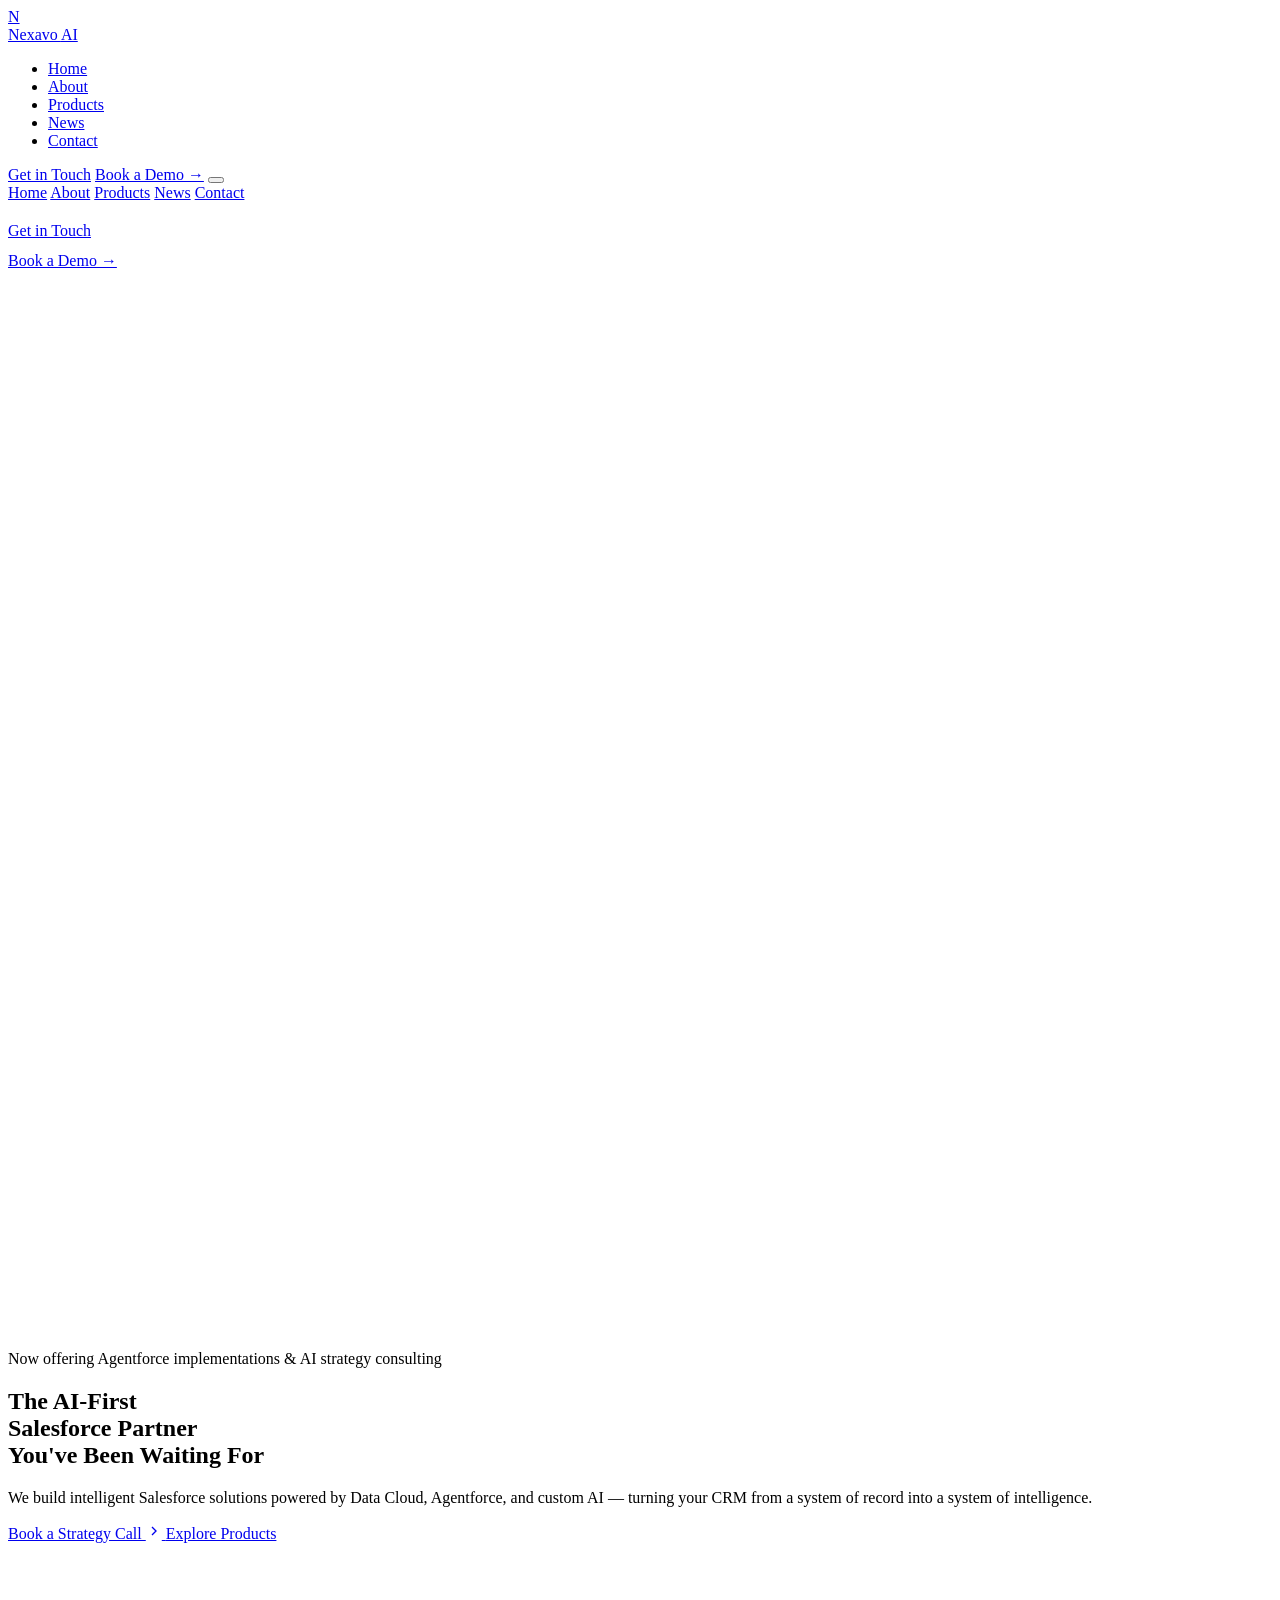
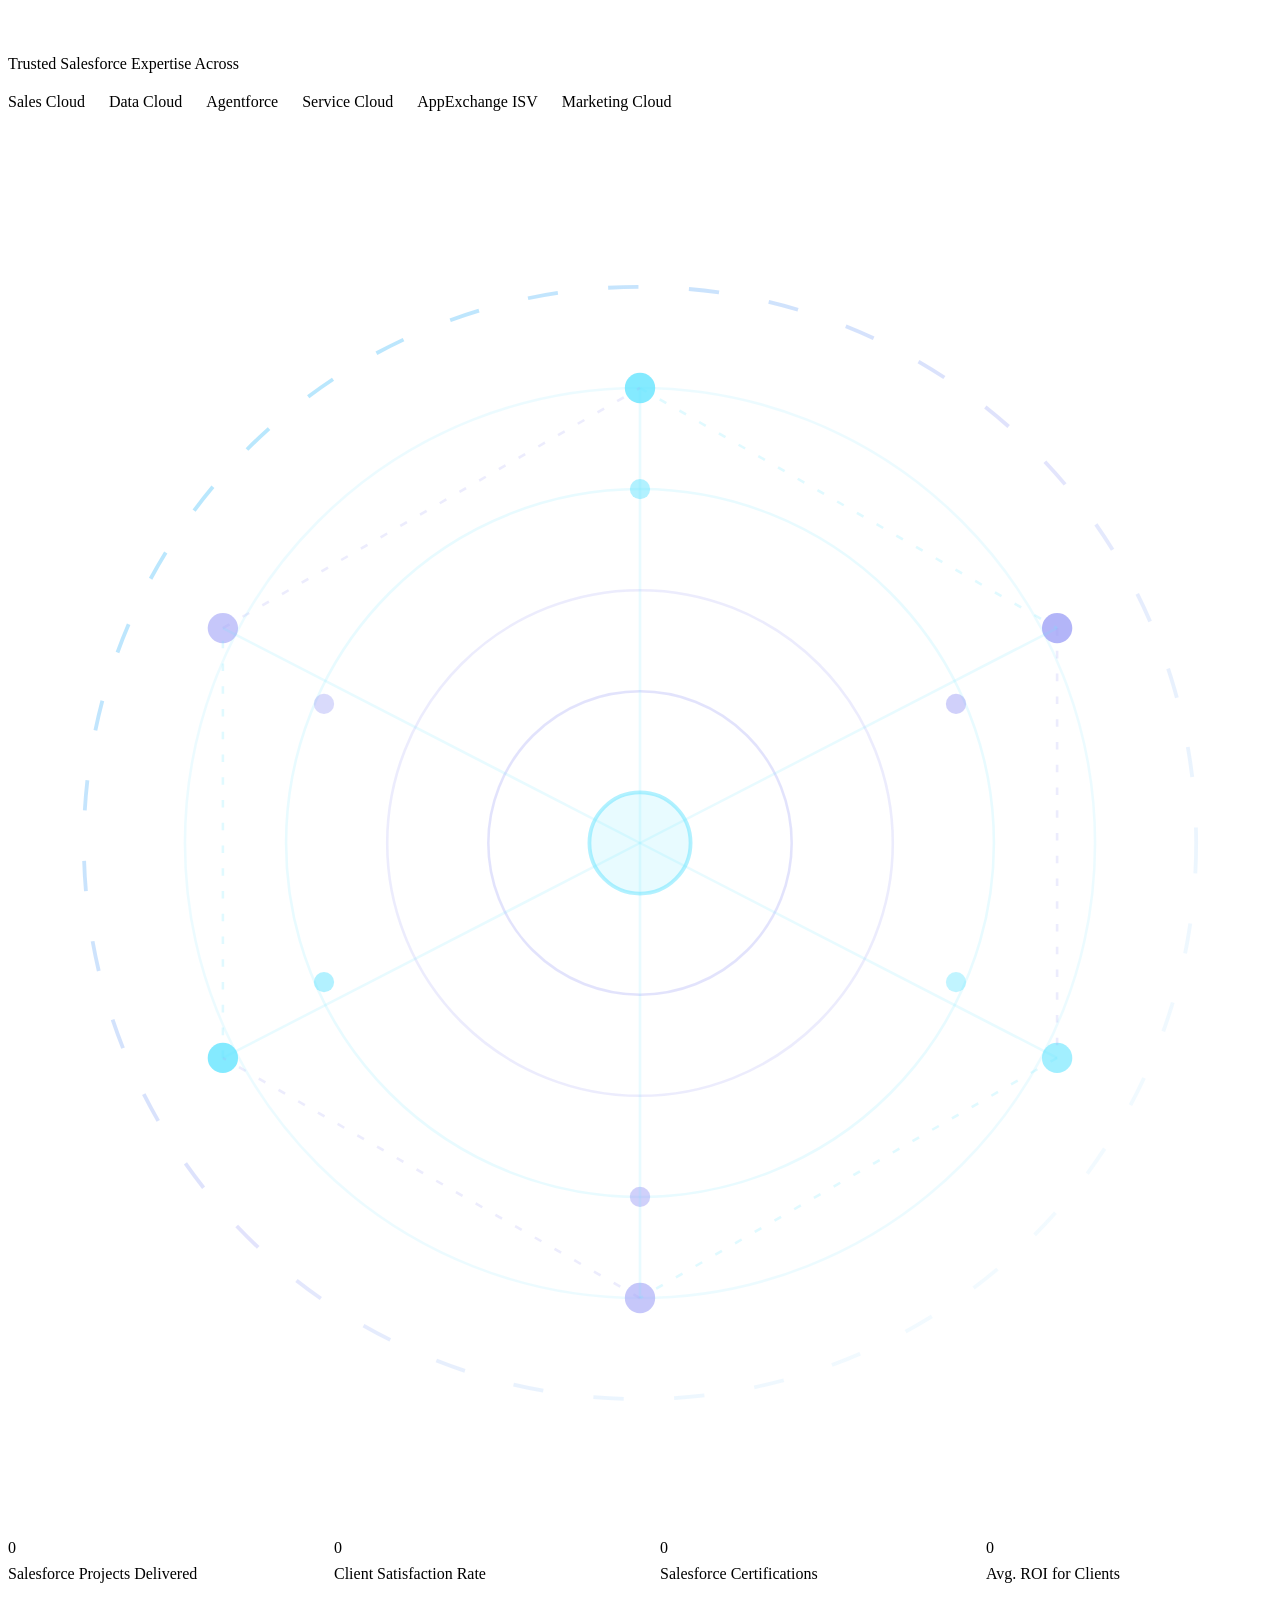
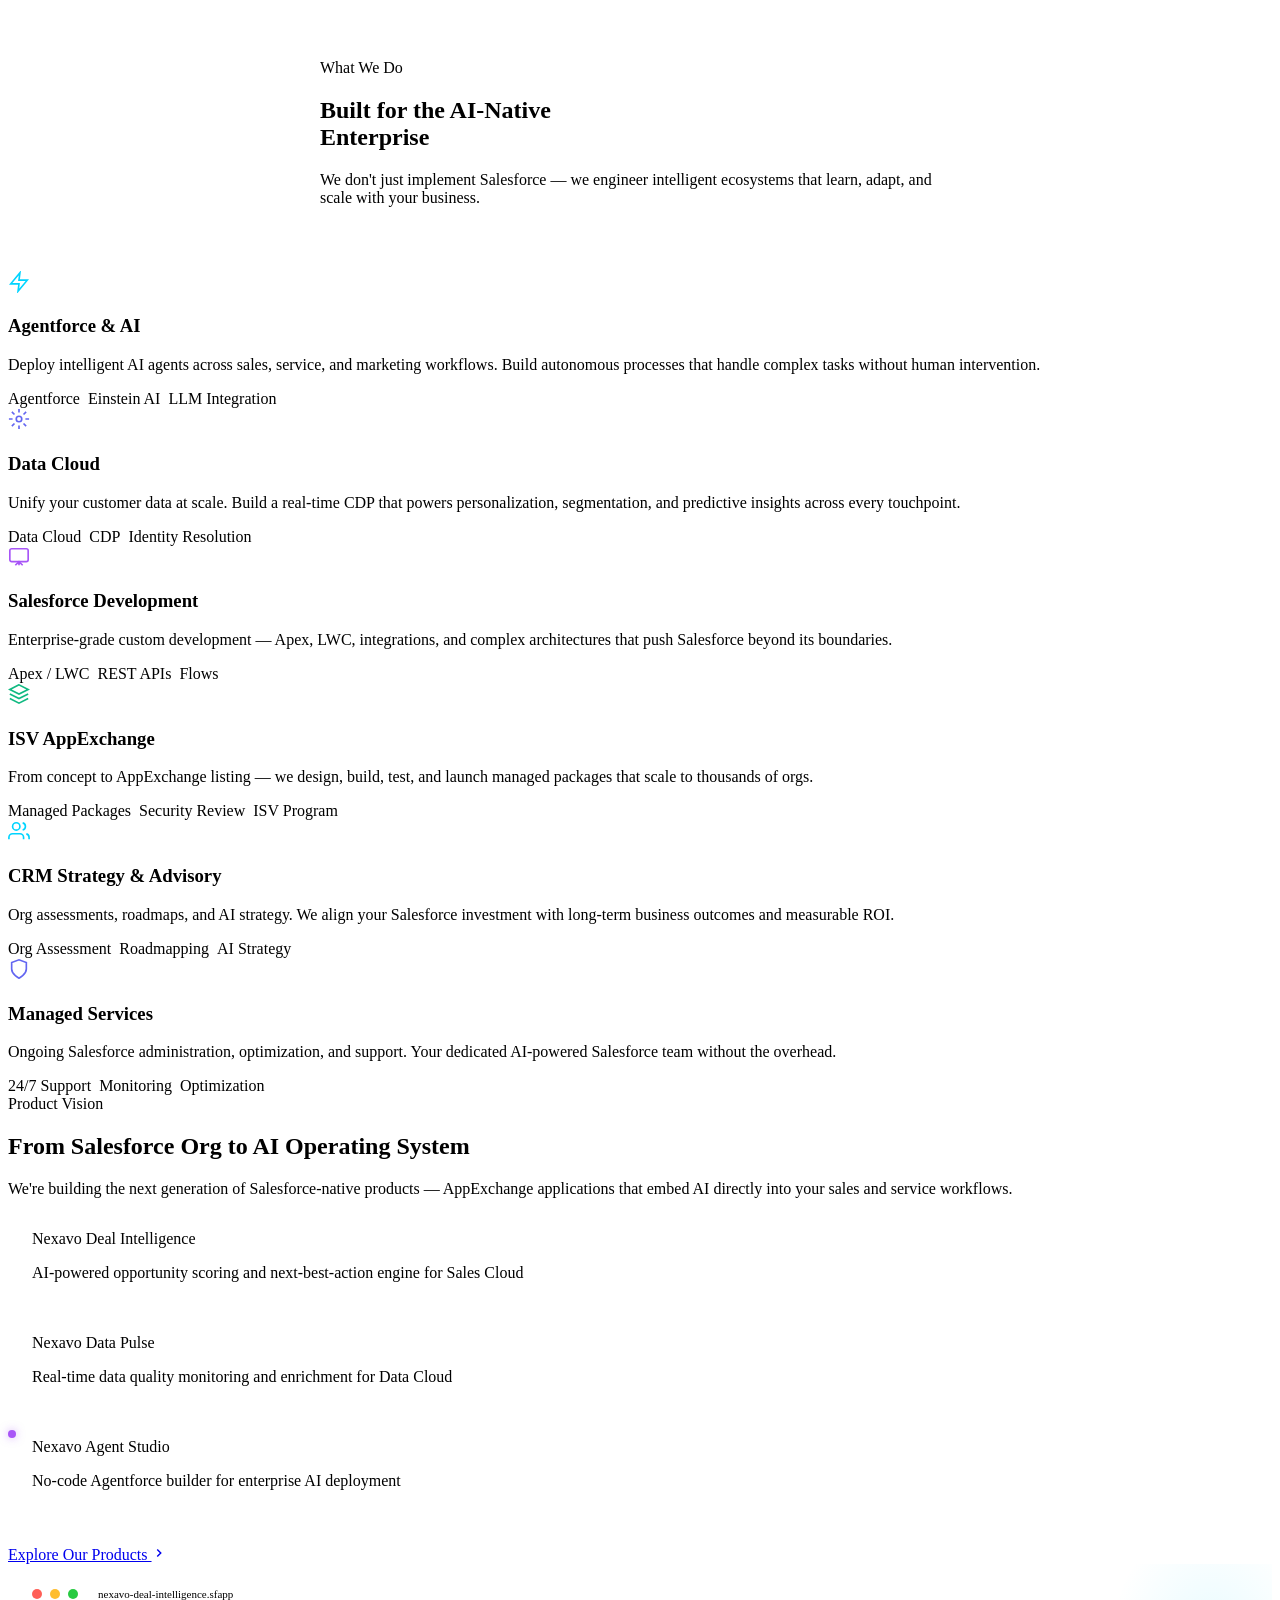
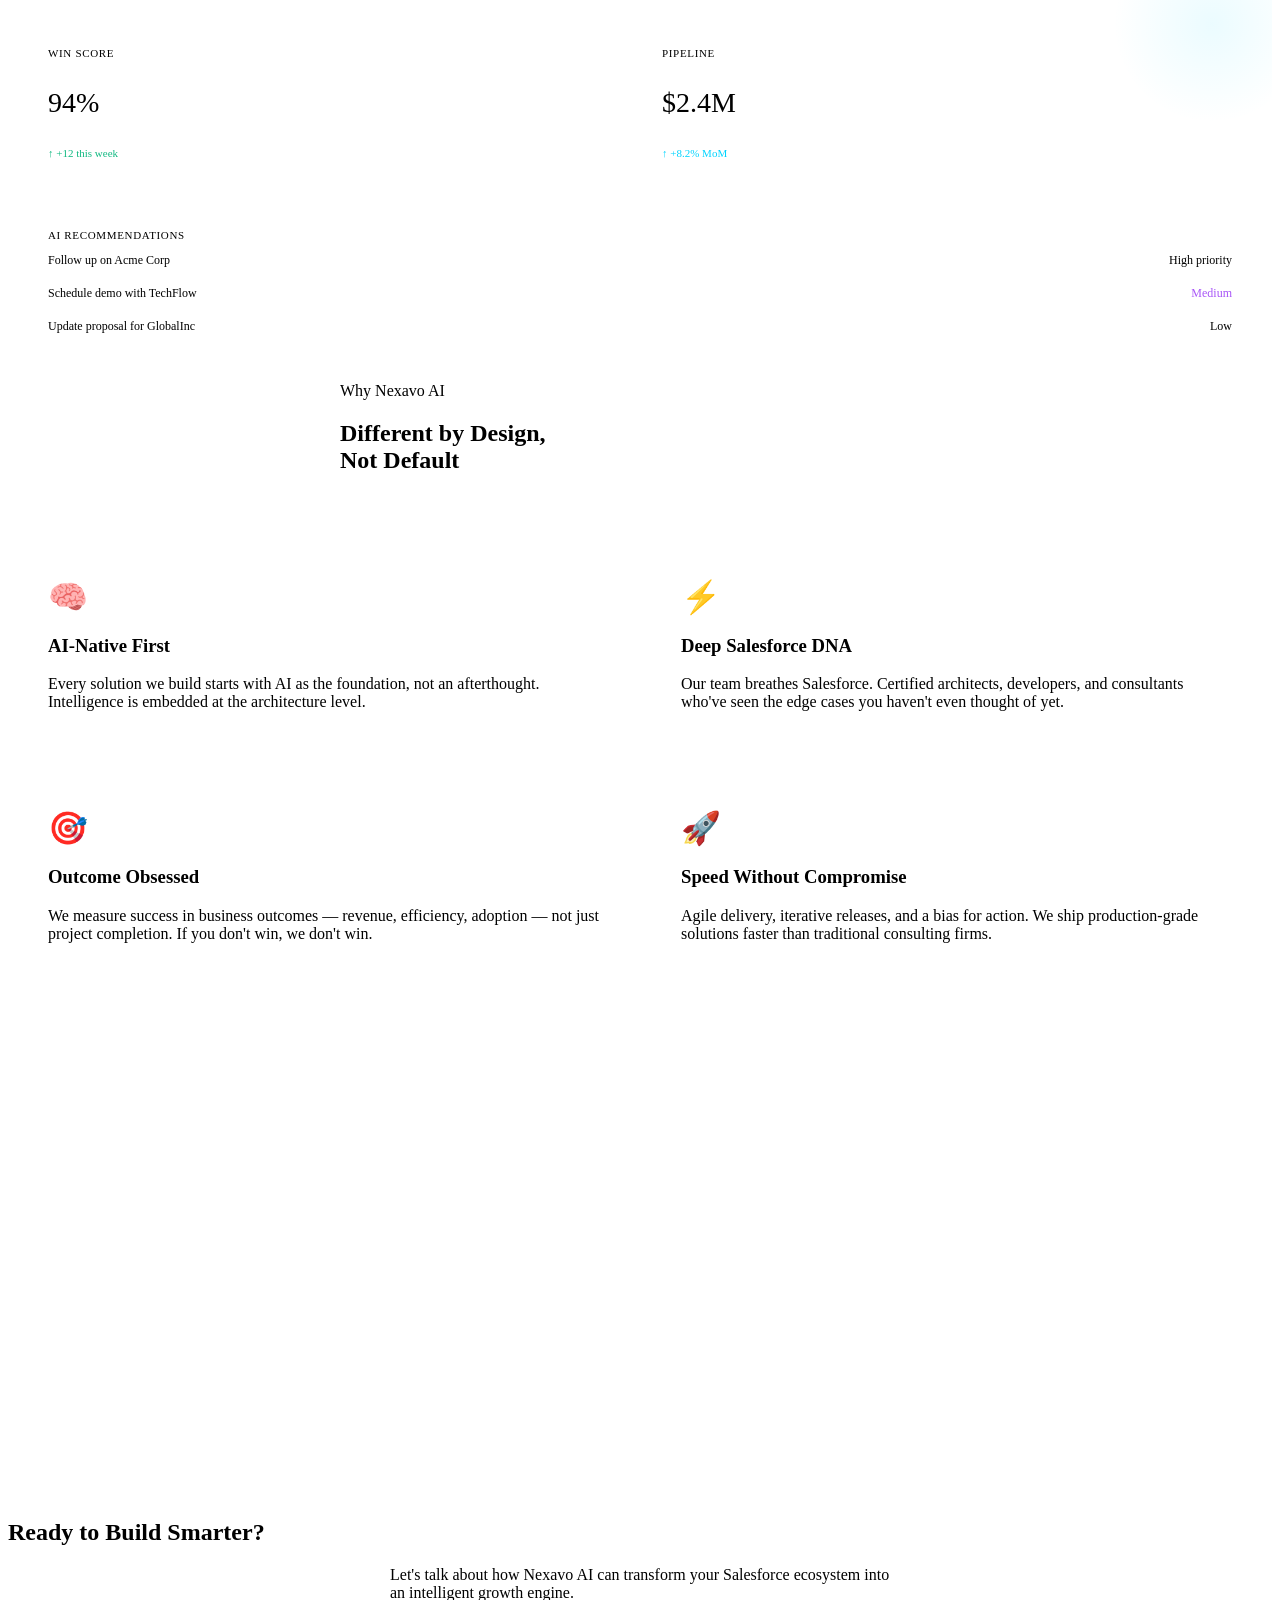
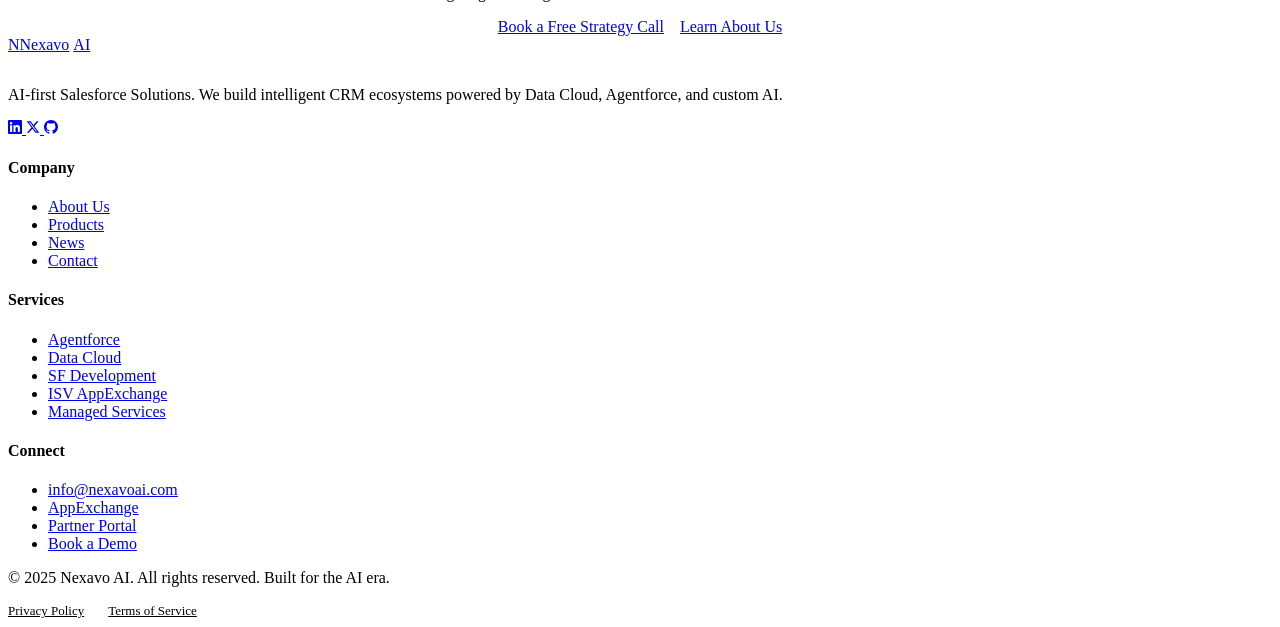
==== index.html @ 1b569180 "updated" ====
<!DOCTYPE html>
<html lang="en">
<head>
  <meta charset="UTF-8" />
  <meta name="viewport" content="width=device-width, initial-scale=1.0" />
  <meta name="description" content="Nexavo AI — AI-first Salesforce Solutions. Expertise in Salesforce development, Data Cloud, Agentforce, and ISV AppExchange products." />
  <meta property="og:title" content="Nexavo AI — AI-First Salesforce Solutions" />
  <meta property="og:description" content="Transform your Salesforce ecosystem with AI-powered intelligence, Data Cloud, and enterprise-grade automation." />
  <meta property="og:type" content="website" />
  <meta name="theme-color" content="#070A0F" />
  <title>Nexavo AI — AI-First Salesforce Solutions</title>
  <link rel="stylesheet" href="css/style.css" />
  <link rel="icon" type="image/svg+xml" href="data:image/svg+xml,<svg xmlns='http://www.w3.org/2000/svg' viewBox='0 0 36 36'><rect width='36' height='36' rx='10' fill='url(%23g)'/><defs><linearGradient id='g' x1='0' y1='0' x2='1' y2='1'><stop offset='0' stop-color='%2300D4FF'/><stop offset='1' stop-color='%236366F1'/></linearGradient></defs><text x='8' y='26' font-size='20' font-weight='900' fill='white' font-family='sans-serif'>N</text></svg>" />
</head>
<body>

  <!-- ═══════════════════════════ NAV ══════════════════════════ -->
  <nav class="nav" id="nav">
    <div class="container">
      <div class="nav-inner">
        <a href="index.html" class="nav-logo">
          <div class="logo-mark">N</div>
          Nexavo <span class="text-accent">AI</span>
        </a>

        <ul class="nav-links">
          <li><a href="index.html" class="nav-link">Home</a></li>
          <li><a href="about.html" class="nav-link">About</a></li>
          <li><a href="products.html" class="nav-link">Products</a></li>
          <li><a href="news.html" class="nav-link">News</a></li>
          <li><a href="contact.html" class="nav-link">Contact</a></li>
        </ul>

        <div class="nav-cta">
          <a href="contact.html" class="btn btn-secondary">Get in Touch</a>
          <a href="contact.html" class="btn btn-primary">Book a Demo →</a>
          <button class="hamburger" id="hamburger" aria-label="Menu">
            <span></span><span></span><span></span>
          </button>
        </div>
      </div>
    </div>
  </nav>

  <!-- Mobile Menu -->
  <div class="mobile-menu" id="mobileMenu">
    <a href="index.html" class="nav-link">Home</a>
    <a href="about.html" class="nav-link">About</a>
    <a href="products.html" class="nav-link">Products</a>
    <a href="news.html" class="nav-link">News</a>
    <a href="contact.html" class="nav-link">Contact</a>
    <div style="margin-top: 20px; display: flex; flex-direction: column; gap: 12px; width: 100%; max-width: 280px;">
      <a href="contact.html" class="btn btn-secondary btn-lg w-full" style="justify-content: center;">Get in Touch</a>
      <a href="contact.html" class="btn btn-primary btn-lg w-full" style="justify-content: center;">Book a Demo →</a>
    </div>
  </div>

  <!-- ══════════════════════════ HERO ══════════════════════════ -->
  <section class="hero">
    <!-- Background -->
    <div class="grid-bg"></div>
    <div class="orb orb-cyan hero-orb" style="width:600px;height:600px;top:-100px;right:-100px;"></div>
    <div class="orb orb-indigo hero-orb" style="width:400px;height:400px;bottom:-50px;left:-80px;"></div>

    <div class="container" style="position:relative;z-index:2;padding-top:80px;padding-bottom:100px;">
      <div class="hero-content">
        <div class="hero-badge">
          <div class="hero-badge-dot"></div>
          Now offering Agentforce implementations &amp; AI strategy consulting
        </div>

        <div class="hero-headline">
          <h1 class="display-xl">
            The AI-First<br>
            <span class="gradient-text">Salesforce Partner</span><br>
            You've Been Waiting For
          </h1>
        </div>

        <p class="hero-sub body-lg">
          We build intelligent Salesforce solutions powered by Data Cloud, Agentforce, and custom AI — turning your CRM from a system of record into a system of intelligence.
        </p>

        <div class="hero-actions">
          <a href="contact.html" class="btn btn-primary btn-xl">
            Book a Strategy Call
            <svg width="16" height="16" viewBox="0 0 24 24" fill="none" stroke="currentColor" stroke-width="2"><path d="m9 18 6-6-6-6"/></svg>
          </a>
          <a href="products.html" class="btn btn-secondary btn-xl">Explore Products</a>
        </div>

        <!-- Trust bar -->
        <div style="margin-top:56px;padding-top:40px;border-top:1px solid var(--border-subtle);">
          <p class="body-sm text-muted" style="margin-bottom:20px;">Trusted Salesforce Expertise Across</p>
          <div style="display:flex;gap:24px;flex-wrap:wrap;align-items:center;">
            <div class="tag tag-cyan">Sales Cloud</div>
            <div class="tag tag-cyan">Data Cloud</div>
            <div class="tag tag-indigo">Agentforce</div>
            <div class="tag tag-indigo">Service Cloud</div>
            <div class="tag tag-white">AppExchange ISV</div>
            <div class="tag tag-white">Marketing Cloud</div>
          </div>
        </div>
      </div>
    </div>

    <!-- Hero visual (abstract AI-themed graphic) -->
    <div class="hero-visual">
      <svg viewBox="0 0 500 500" fill="none" xmlns="http://www.w3.org/2000/svg" class="animate-float" style="width:100%;height:100%;opacity:0.6;">
        <circle cx="250" cy="250" r="180" stroke="rgba(0,212,255,0.12)" stroke-width="1"/>
        <circle cx="250" cy="250" r="140" stroke="rgba(0,212,255,0.15)" stroke-width="1"/>
        <circle cx="250" cy="250" r="100" stroke="rgba(99,102,241,0.2)" stroke-width="1"/>
        <circle cx="250" cy="250" r="60" stroke="rgba(99,102,241,0.3)" stroke-width="1"/>
        <circle cx="250" cy="250" r="20" fill="rgba(0,212,255,0.15)" stroke="rgba(0,212,255,0.5)" stroke-width="1.5"/>
        <!-- Node dots -->
        <circle cx="250" cy="70" r="6" fill="#00D4FF" opacity="0.8"/>
        <circle cx="415" cy="165" r="6" fill="#6366F1" opacity="0.8"/>
        <circle cx="415" cy="335" r="6" fill="#00D4FF" opacity="0.6"/>
        <circle cx="250" cy="430" r="6" fill="#6366F1" opacity="0.6"/>
        <circle cx="85" cy="335" r="6" fill="#00D4FF" opacity="0.8"/>
        <circle cx="85" cy="165" r="6" fill="#6366F1" opacity="0.6"/>
        <!-- Inner nodes -->
        <circle cx="250" cy="110" r="4" fill="#00D4FF" opacity="0.5"/>
        <circle cx="375" cy="195" r="4" fill="#6366F1" opacity="0.5"/>
        <circle cx="375" cy="305" r="4" fill="#00D4FF" opacity="0.4"/>
        <circle cx="250" cy="390" r="4" fill="#6366F1" opacity="0.5"/>
        <circle cx="125" cy="305" r="4" fill="#00D4FF" opacity="0.5"/>
        <circle cx="125" cy="195" r="4" fill="#6366F1" opacity="0.4"/>
        <!-- Connection lines -->
        <line x1="250" y1="70" x2="415" y2="165" stroke="rgba(0,212,255,0.2)" stroke-width="1" stroke-dasharray="3 6"/>
        <line x1="415" y1="165" x2="415" y2="335" stroke="rgba(99,102,241,0.2)" stroke-width="1" stroke-dasharray="3 6"/>
        <line x1="415" y1="335" x2="250" y2="430" stroke="rgba(0,212,255,0.2)" stroke-width="1" stroke-dasharray="3 6"/>
        <line x1="250" y1="430" x2="85" y2="335" stroke="rgba(99,102,241,0.2)" stroke-width="1" stroke-dasharray="3 6"/>
        <line x1="85" y1="335" x2="85" y2="165" stroke="rgba(0,212,255,0.2)" stroke-width="1" stroke-dasharray="3 6"/>
        <line x1="85" y1="165" x2="250" y2="70" stroke="rgba(99,102,241,0.2)" stroke-width="1" stroke-dasharray="3 6"/>
        <line x1="250" y1="250" x2="250" y2="70" stroke="rgba(0,212,255,0.15)" stroke-width="1"/>
        <line x1="250" y1="250" x2="415" y2="165" stroke="rgba(0,212,255,0.15)" stroke-width="1"/>
        <line x1="250" y1="250" x2="415" y2="335" stroke="rgba(0,212,255,0.15)" stroke-width="1"/>
        <line x1="250" y1="250" x2="250" y2="430" stroke="rgba(0,212,255,0.15)" stroke-width="1"/>
        <line x1="250" y1="250" x2="85" y2="335" stroke="rgba(0,212,255,0.15)" stroke-width="1"/>
        <line x1="250" y1="250" x2="85" y2="165" stroke="rgba(0,212,255,0.15)" stroke-width="1"/>
        <!-- Rotating ring -->
        <circle cx="250" cy="250" r="220" stroke="url(#rotGrad)" stroke-width="1.5" stroke-dasharray="12 20" class="animate-spin-slow"/>
        <defs>
          <linearGradient id="rotGrad" x1="0" y1="0" x2="1" y2="1">
            <stop offset="0%" stop-color="#00D4FF" stop-opacity="0.6"/>
            <stop offset="50%" stop-color="#6366F1" stop-opacity="0.3"/>
            <stop offset="100%" stop-color="#00D4FF" stop-opacity="0"/>
          </linearGradient>
        </defs>
      </svg>
    </div>
  </section>

  <!-- ════════════════════════ STATS ══════════════════════════ -->
  <section style="padding:60px 0;background:var(--bg-surface);border-top:1px solid var(--border-subtle);border-bottom:1px solid var(--border-subtle);">
    <div class="container">
      <div style="display:grid;grid-template-columns:repeat(4,1fr);gap:40px;">
        <div class="text-center reveal">
          <div class="stat-number counter" data-target="150" data-suffix="+">0</div>
          <p class="body-sm text-muted" style="margin-top:8px;">Salesforce Projects Delivered</p>
        </div>
        <div class="text-center reveal reveal-delay-1">
          <div class="stat-number counter" data-target="98" data-suffix="%">0</div>
          <p class="body-sm text-muted" style="margin-top:8px;">Client Satisfaction Rate</p>
        </div>
        <div class="text-center reveal reveal-delay-2">
          <div class="stat-number counter" data-target="12" data-suffix="+">0</div>
          <p class="body-sm text-muted" style="margin-top:8px;">Salesforce Certifications</p>
        </div>
        <div class="text-center reveal reveal-delay-3">
          <div class="stat-number counter" data-target="5" data-suffix="x">0</div>
          <p class="body-sm text-muted" style="margin-top:8px;">Avg. ROI for Clients</p>
        </div>
      </div>
    </div>
  </section>

  <!-- ═══════════════════════ SERVICES ════════════════════════ -->
  <section class="section">
    <div class="container">
      <div class="text-center reveal" style="max-width:640px;margin:0 auto 64px;">
        <div class="section-label" style="justify-content:center;">
          <span>What We Do</span>
        </div>
        <h2 class="display-lg mb-16">Built for the AI-Native<br>Enterprise</h2>
        <p class="body-lg text-muted">
          We don't just implement Salesforce — we engineer intelligent ecosystems that learn, adapt, and scale with your business.
        </p>
      </div>

      <div class="grid-3" style="gap:20px;">
        <!-- Service 1 -->
        <div class="card card-glow reveal">
          <div class="feature-icon icon-cyan">
            <svg width="22" height="22" viewBox="0 0 24 24" fill="none" stroke="#00D4FF" stroke-width="1.8"><path d="M13 2L3 14h9l-1 8 10-12h-9l1-8z"/></svg>
          </div>
          <h3 class="display-sm mb-12">Agentforce & AI</h3>
          <p class="body-md text-muted mb-24">
            Deploy intelligent AI agents across sales, service, and marketing workflows. Build autonomous processes that handle complex tasks without human intervention.
          </p>
          <div style="display:flex;flex-wrap:wrap;gap:8px;">
            <span class="tag tag-cyan">Agentforce</span>
            <span class="tag tag-white">Einstein AI</span>
            <span class="tag tag-white">LLM Integration</span>
          </div>
        </div>

        <!-- Service 2 -->
        <div class="card card-glow reveal reveal-delay-1">
          <div class="feature-icon icon-indigo">
            <svg width="22" height="22" viewBox="0 0 24 24" fill="none" stroke="#6366F1" stroke-width="1.8"><circle cx="12" cy="12" r="3"/><path d="M12 1v4M12 19v4M4.22 4.22l2.83 2.83M16.95 16.95l2.83 2.83M1 12h4M19 12h4M4.22 19.78l2.83-2.83M16.95 7.05l2.83-2.83"/></svg>
          </div>
          <h3 class="display-sm mb-12">Data Cloud</h3>
          <p class="body-md text-muted mb-24">
            Unify your customer data at scale. Build a real-time CDP that powers personalization, segmentation, and predictive insights across every touchpoint.
          </p>
          <div style="display:flex;flex-wrap:wrap;gap:8px;">
            <span class="tag tag-indigo">Data Cloud</span>
            <span class="tag tag-white">CDP</span>
            <span class="tag tag-white">Identity Resolution</span>
          </div>
        </div>

        <!-- Service 3 -->
        <div class="card card-glow reveal reveal-delay-2">
          <div class="feature-icon icon-purple">
            <svg width="22" height="22" viewBox="0 0 24 24" fill="none" stroke="#A855F7" stroke-width="1.8"><rect x="2" y="3" width="20" height="14" rx="2"/><path d="m8 21 4-4 4 4M12 17v4"/></svg>
          </div>
          <h3 class="display-sm mb-12">Salesforce Development</h3>
          <p class="body-md text-muted mb-24">
            Enterprise-grade custom development — Apex, LWC, integrations, and complex architectures that push Salesforce beyond its boundaries.
          </p>
          <div style="display:flex;flex-wrap:wrap;gap:8px;">
            <span class="tag tag-white">Apex / LWC</span>
            <span class="tag tag-white">REST APIs</span>
            <span class="tag tag-white">Flows</span>
          </div>
        </div>

        <!-- Service 4 -->
        <div class="card card-glow reveal reveal-delay-1">
          <div class="feature-icon icon-emerald">
            <svg width="22" height="22" viewBox="0 0 24 24" fill="none" stroke="#10B981" stroke-width="1.8"><path d="M12 2L2 7l10 5 10-5-10-5zM2 17l10 5 10-5M2 12l10 5 10-5"/></svg>
          </div>
          <h3 class="display-sm mb-12">ISV AppExchange</h3>
          <p class="body-md text-muted mb-24">
            From concept to AppExchange listing — we design, build, test, and launch managed packages that scale to thousands of orgs.
          </p>
          <div style="display:flex;flex-wrap:wrap;gap:8px;">
            <span class="tag tag-white">Managed Packages</span>
            <span class="tag tag-white">Security Review</span>
            <span class="tag tag-white">ISV Program</span>
          </div>
        </div>

        <!-- Service 5 -->
        <div class="card card-glow reveal reveal-delay-2">
          <div class="feature-icon icon-cyan">
            <svg width="22" height="22" viewBox="0 0 24 24" fill="none" stroke="#00D4FF" stroke-width="1.8"><path d="M17 21v-2a4 4 0 0 0-4-4H5a4 4 0 0 0-4 4v2"/><circle cx="9" cy="7" r="4"/><path d="M23 21v-2a4 4 0 0 0-3-3.87"/><path d="M16 3.13a4 4 0 0 1 0 7.75"/></svg>
          </div>
          <h3 class="display-sm mb-12">CRM Strategy & Advisory</h3>
          <p class="body-md text-muted mb-24">
            Org assessments, roadmaps, and AI strategy. We align your Salesforce investment with long-term business outcomes and measurable ROI.
          </p>
          <div style="display:flex;flex-wrap:wrap;gap:8px;">
            <span class="tag tag-cyan">Org Assessment</span>
            <span class="tag tag-white">Roadmapping</span>
            <span class="tag tag-white">AI Strategy</span>
          </div>
        </div>

        <!-- Service 6 -->
        <div class="card card-glow reveal reveal-delay-3">
          <div class="feature-icon icon-indigo">
            <svg width="22" height="22" viewBox="0 0 24 24" fill="none" stroke="#6366F1" stroke-width="1.8"><path d="M12 22s8-4 8-10V5l-8-3-8 3v7c0 6 8 10 8 10z"/></svg>
          </div>
          <h3 class="display-sm mb-12">Managed Services</h3>
          <p class="body-md text-muted mb-24">
            Ongoing Salesforce administration, optimization, and support. Your dedicated AI-powered Salesforce team without the overhead.
          </p>
          <div style="display:flex;flex-wrap:wrap;gap:8px;">
            <span class="tag tag-indigo">24/7 Support</span>
            <span class="tag tag-white">Monitoring</span>
            <span class="tag tag-white">Optimization</span>
          </div>
        </div>
      </div>
    </div>
  </section>

  <!-- ══════════════════════ PRODUCT VISION ════════════════════ -->
  <section class="section" style="background:var(--bg-surface);border-top:1px solid var(--border-subtle);border-bottom:1px solid var(--border-subtle);">
    <div class="container">
      <div class="grid-2" style="gap:80px;">
        <div class="reveal">
          <div class="section-label">
            <span>Product Vision</span>
          </div>
          <h2 class="display-lg mb-24">
            From Salesforce Org to
            <span class="gradient-text">AI Operating System</span>
          </h2>
          <p class="body-lg text-muted mb-32">
            We're building the next generation of Salesforce-native products — AppExchange applications that embed AI directly into your sales and service workflows.
          </p>
          <div style="display:flex;flex-direction:column;gap:20px;margin-bottom:40px;">
            <div style="display:flex;gap:16px;align-items:flex-start;">
              <div style="width:8px;height:8px;border-radius:50%;background:var(--cyan);margin-top:8px;flex-shrink:0;box-shadow:0 0 8px var(--cyan);"></div>
              <div>
                <p class="body-md" style="font-weight:500;margin-bottom:4px;">Nexavo Deal Intelligence</p>
                <p class="body-sm text-muted">AI-powered opportunity scoring and next-best-action engine for Sales Cloud</p>
              </div>
            </div>
            <div style="display:flex;gap:16px;align-items:flex-start;">
              <div style="width:8px;height:8px;border-radius:50%;background:var(--indigo);margin-top:8px;flex-shrink:0;box-shadow:0 0 8px var(--indigo);"></div>
              <div>
                <p class="body-md" style="font-weight:500;margin-bottom:4px;">Nexavo Data Pulse</p>
                <p class="body-sm text-muted">Real-time data quality monitoring and enrichment for Data Cloud</p>
              </div>
            </div>
            <div style="display:flex;gap:16px;align-items:flex-start;">
              <div style="width:8px;height:8px;border-radius:50%;background:#A855F7;margin-top:8px;flex-shrink:0;box-shadow:0 0 8px rgba(168,85,247,0.5);"></div>
              <div>
                <p class="body-md" style="font-weight:500;margin-bottom:4px;">Nexavo Agent Studio</p>
                <p class="body-sm text-muted">No-code Agentforce builder for enterprise AI deployment</p>
              </div>
            </div>
          </div>
          <a href="products.html" class="btn btn-primary btn-lg">
            Explore Our Products
            <svg width="14" height="14" viewBox="0 0 24 24" fill="none" stroke="currentColor" stroke-width="2.5"><path d="m9 18 6-6-6-6"/></svg>
          </a>
        </div>

        <!-- Visual -->
        <div class="reveal reveal-delay-2" style="position:relative;">
          <div style="background:var(--bg-elevated);border:1px solid var(--border-subtle);border-radius:var(--radius-lg);padding:24px;position:relative;overflow:hidden;">
            <!-- Mock dashboard header -->
            <div style="display:flex;align-items:center;gap:8px;margin-bottom:20px;">
              <div style="width:10px;height:10px;border-radius:50%;background:#FF5F57;"></div>
              <div style="width:10px;height:10px;border-radius:50%;background:#FFBD2E;"></div>
              <div style="width:10px;height:10px;border-radius:50%;background:#28CA41;"></div>
              <div style="margin-left:12px;font-family:var(--font-mono);font-size:11px;color:var(--text-muted);">nexavo-deal-intelligence.sfapp</div>
            </div>
            <!-- Mock metric cards -->
            <div style="display:grid;grid-template-columns:1fr 1fr;gap:12px;margin-bottom:16px;">
              <div style="background:var(--bg-surface);border:1px solid var(--border-subtle);border-radius:10px;padding:16px;">
                <p style="font-size:11px;color:var(--text-muted);margin-bottom:6px;font-family:var(--font-mono);text-transform:uppercase;letter-spacing:0.06em;">Win Score</p>
                <p class="stat-number" style="font-size:28px;">94%</p>
                <p style="font-size:11px;color:#10B981;margin-top:4px;">↑ +12 this week</p>
              </div>
              <div style="background:var(--bg-surface);border:1px solid var(--border-subtle);border-radius:10px;padding:16px;">
                <p style="font-size:11px;color:var(--text-muted);margin-bottom:6px;font-family:var(--font-mono);text-transform:uppercase;letter-spacing:0.06em;">Pipeline</p>
                <p class="stat-number" style="font-size:28px;">$2.4M</p>
                <p style="font-size:11px;color:#00D4FF;margin-top:4px;">↑ +8.2% MoM</p>
              </div>
            </div>
            <!-- Mock chart bars -->
            <div style="background:var(--bg-surface);border:1px solid var(--border-subtle);border-radius:10px;padding:16px;">
              <p style="font-size:11px;color:var(--text-muted);margin-bottom:12px;font-family:var(--font-mono);text-transform:uppercase;letter-spacing:0.06em;">AI Recommendations</p>
              <div style="display:flex;flex-direction:column;gap:10px;">
                <div>
                  <div style="display:flex;justify-content:space-between;margin-bottom:4px;">
                    <span style="font-size:12px;color:var(--text-secondary);">Follow up on Acme Corp</span>
                    <span style="font-size:12px;color:var(--cyan);">High priority</span>
                  </div>
                  <div style="height:4px;background:var(--bg-elevated);border-radius:2px;overflow:hidden;">
                    <div style="width:85%;height:100%;background:linear-gradient(90deg,var(--cyan),var(--indigo));border-radius:2px;"></div>
                  </div>
                </div>
                <div>
                  <div style="display:flex;justify-content:space-between;margin-bottom:4px;">
                    <span style="font-size:12px;color:var(--text-secondary);">Schedule demo with TechFlow</span>
                    <span style="font-size:12px;color:#A855F7;">Medium</span>
                  </div>
                  <div style="height:4px;background:var(--bg-elevated);border-radius:2px;overflow:hidden;">
                    <div style="width:62%;height:100%;background:linear-gradient(90deg,#A855F7,var(--indigo));border-radius:2px;"></div>
                  </div>
                </div>
                <div>
                  <div style="display:flex;justify-content:space-between;margin-bottom:4px;">
                    <span style="font-size:12px;color:var(--text-secondary);">Update proposal for GlobalInc</span>
                    <span style="font-size:12px;color:var(--text-muted);">Low</span>
                  </div>
                  <div style="height:4px;background:var(--bg-elevated);border-radius:2px;overflow:hidden;">
                    <div style="width:40%;height:100%;background:var(--border-strong);border-radius:2px;"></div>
                  </div>
                </div>
              </div>
            </div>
            <!-- Glow overlay -->
            <div style="position:absolute;top:-40px;right:-40px;width:200px;height:200px;background:radial-gradient(circle,rgba(0,212,255,0.08),transparent 70%);pointer-events:none;"></div>
          </div>
        </div>
      </div>
    </div>
  </section>

  <!-- ════════════════════════ WHY US ═════════════════════════ -->
  <section class="section">
    <div class="container">
      <div class="text-center reveal" style="max-width:600px;margin:0 auto 64px;">
        <div class="section-label" style="justify-content:center;">
          <span>Why Nexavo AI</span>
        </div>
        <h2 class="display-lg">Different by Design,<br>Not Default</h2>
      </div>

      <div style="display:grid;grid-template-columns:1fr 1fr;gap:2px;background:var(--border-subtle);border-radius:var(--radius-lg);overflow:hidden;">
        <div style="background:var(--bg-surface);padding:40px;" class="reveal">
          <div style="font-size:32px;margin-bottom:16px;">🧠</div>
          <h3 class="display-sm mb-12">AI-Native First</h3>
          <p class="body-md text-muted">Every solution we build starts with AI as the foundation, not an afterthought. Intelligence is embedded at the architecture level.</p>
        </div>
        <div style="background:var(--bg-surface);padding:40px;" class="reveal reveal-delay-1">
          <div style="font-size:32px;margin-bottom:16px;">⚡</div>
          <h3 class="display-sm mb-12">Deep Salesforce DNA</h3>
          <p class="body-md text-muted">Our team breathes Salesforce. Certified architects, developers, and consultants who've seen the edge cases you haven't even thought of yet.</p>
        </div>
        <div style="background:var(--bg-surface);padding:40px;" class="reveal reveal-delay-2">
          <div style="font-size:32px;margin-bottom:16px;">🎯</div>
          <h3 class="display-sm mb-12">Outcome Obsessed</h3>
          <p class="body-md text-muted">We measure success in business outcomes — revenue, efficiency, adoption — not just project completion. If you don't win, we don't win.</p>
        </div>
        <div style="background:var(--bg-surface);padding:40px;" class="reveal reveal-delay-3">
          <div style="font-size:32px;margin-bottom:16px;">🚀</div>
          <h3 class="display-sm mb-12">Speed Without Compromise</h3>
          <p class="body-md text-muted">Agile delivery, iterative releases, and a bias for action. We ship production-grade solutions faster than traditional consulting firms.</p>
        </div>
      </div>
    </div>
  </section>

  <!-- ═══════════════════════════ CTA ══════════════════════════ -->
  <section class="cta-strip" style="position:relative;overflow:hidden;">
    <div class="orb orb-cyan" style="width:500px;height:500px;top:-200px;left:50%;transform:translateX(-50%);opacity:0.5;"></div>
    <div class="container">
      <div class="text-center reveal" style="position:relative;z-index:2;">
        <h2 class="display-lg mb-16">Ready to Build Smarter?</h2>
        <p class="body-lg text-muted mb-40" style="max-width:500px;margin-left:auto;margin-right:auto;">
          Let's talk about how Nexavo AI can transform your Salesforce ecosystem into an intelligent growth engine.
        </p>
        <div style="display:flex;gap:16px;justify-content:center;flex-wrap:wrap;">
          <a href="contact.html" class="btn btn-primary btn-xl">Book a Free Strategy Call</a>
          <a href="about.html" class="btn btn-secondary btn-xl">Learn About Us</a>
        </div>
      </div>
    </div>
  </section>

  <!-- ══════════════════════════ FOOTER ════════════════════════ -->
  <footer class="footer">
    <div class="container">
      <div class="footer-grid">
        <div class="footer-brand">
          <a href="index.html" class="nav-logo" style="display:inline-flex;margin-bottom:16px;">
            <div class="logo-mark">N</div>
            Nexavo <span class="text-accent" style="margin-left:4px;">AI</span>
          </a>
          <p>AI-first Salesforce Solutions. We build intelligent CRM ecosystems powered by Data Cloud, Agentforce, and custom AI.</p>
          <div class="social-links">
            <a href="#" class="social-link" aria-label="LinkedIn">
              <svg width="14" height="14" viewBox="0 0 24 24" fill="currentColor"><path d="M20.447 20.452h-3.554v-5.569c0-1.328-.027-3.037-1.852-3.037-1.853 0-2.136 1.445-2.136 2.939v5.667H9.351V9h3.414v1.561h.046c.477-.9 1.637-1.85 3.37-1.85 3.601 0 4.267 2.37 4.267 5.455v6.286zM5.337 7.433a2.062 2.062 0 0 1-2.063-2.065 2.064 2.064 0 1 1 2.063 2.065zm1.782 13.019H3.555V9h3.564v11.452zM22.225 0H1.771C.792 0 0 .774 0 1.729v20.542C0 23.227.792 24 1.771 24h20.451C23.2 24 24 23.227 24 22.271V1.729C24 .774 23.2 0 22.222 0h.003z"/></svg>
            </a>
            <a href="#" class="social-link" aria-label="Twitter/X">
              <svg width="14" height="14" viewBox="0 0 24 24" fill="currentColor"><path d="M18.244 2.25h3.308l-7.227 8.26 8.502 11.24H16.17l-5.214-6.817L4.99 21.75H1.68l7.73-8.835L1.254 2.25H8.08l4.713 6.231zm-1.161 17.52h1.833L7.084 4.126H5.117z"/></svg>
            </a>
            <a href="#" class="social-link" aria-label="GitHub">
              <svg width="14" height="14" viewBox="0 0 24 24" fill="currentColor"><path d="M12 0C5.374 0 0 5.373 0 12c0 5.302 3.438 9.8 8.207 11.387.599.111.793-.261.793-.577v-2.234c-3.338.726-4.033-1.416-4.033-1.416-.546-1.387-1.333-1.756-1.333-1.756-1.089-.745.083-.729.083-.729 1.205.084 1.839 1.237 1.839 1.237 1.07 1.834 2.807 1.304 3.492.997.107-.775.418-1.305.762-1.604-2.665-.305-5.467-1.334-5.467-5.931 0-1.311.469-2.381 1.236-3.221-.124-.303-.535-1.524.117-3.176 0 0 1.008-.322 3.301 1.23A11.509 11.509 0 0 1 12 5.803c1.02.005 2.047.138 3.006.404 2.291-1.552 3.297-1.23 3.297-1.23.653 1.653.242 2.874.118 3.176.77.84 1.235 1.911 1.235 3.221 0 4.609-2.807 5.624-5.479 5.921.43.372.823 1.102.823 2.222v3.293c0 .319.192.694.801.576C20.566 21.797 24 17.3 24 12c0-6.627-5.373-12-12-12z"/></svg>
            </a>
          </div>
        </div>

        <div class="footer-col">
          <h4>Company</h4>
          <ul>
            <li><a href="about.html">About Us</a></li>
            <li><a href="products.html">Products</a></li>
            <li><a href="news.html">News</a></li>
            <li><a href="contact.html">Contact</a></li>
          </ul>
        </div>

        <div class="footer-col">
          <h4>Services</h4>
          <ul>
            <li><a href="#">Agentforce</a></li>
            <li><a href="#">Data Cloud</a></li>
            <li><a href="#">SF Development</a></li>
            <li><a href="#">ISV AppExchange</a></li>
            <li><a href="#">Managed Services</a></li>
          </ul>
        </div>

        <div class="footer-col">
          <h4>Connect</h4>
          <ul>
            <li><a href="mailto:info@nexavoai.com">info@nexavoai.com</a></li>
            <li><a href="#">AppExchange</a></li>
            <li><a href="#">Partner Portal</a></li>
            <li><a href="contact.html">Book a Demo</a></li>
          </ul>
        </div>
      </div>

      <div class="footer-bottom">
        <p>© 2025 Nexavo AI. All rights reserved. Built for the AI era.</p>
        <div style="display:flex;gap:24px;">
          <a href="#" style="font-size:13px;color:var(--text-muted);">Privacy Policy</a>
          <a href="#" style="font-size:13px;color:var(--text-muted);">Terms of Service</a>
        </div>
      </div>
    </div>
  </footer>

  <script src="js/main.js"></script>
</body>
</html>
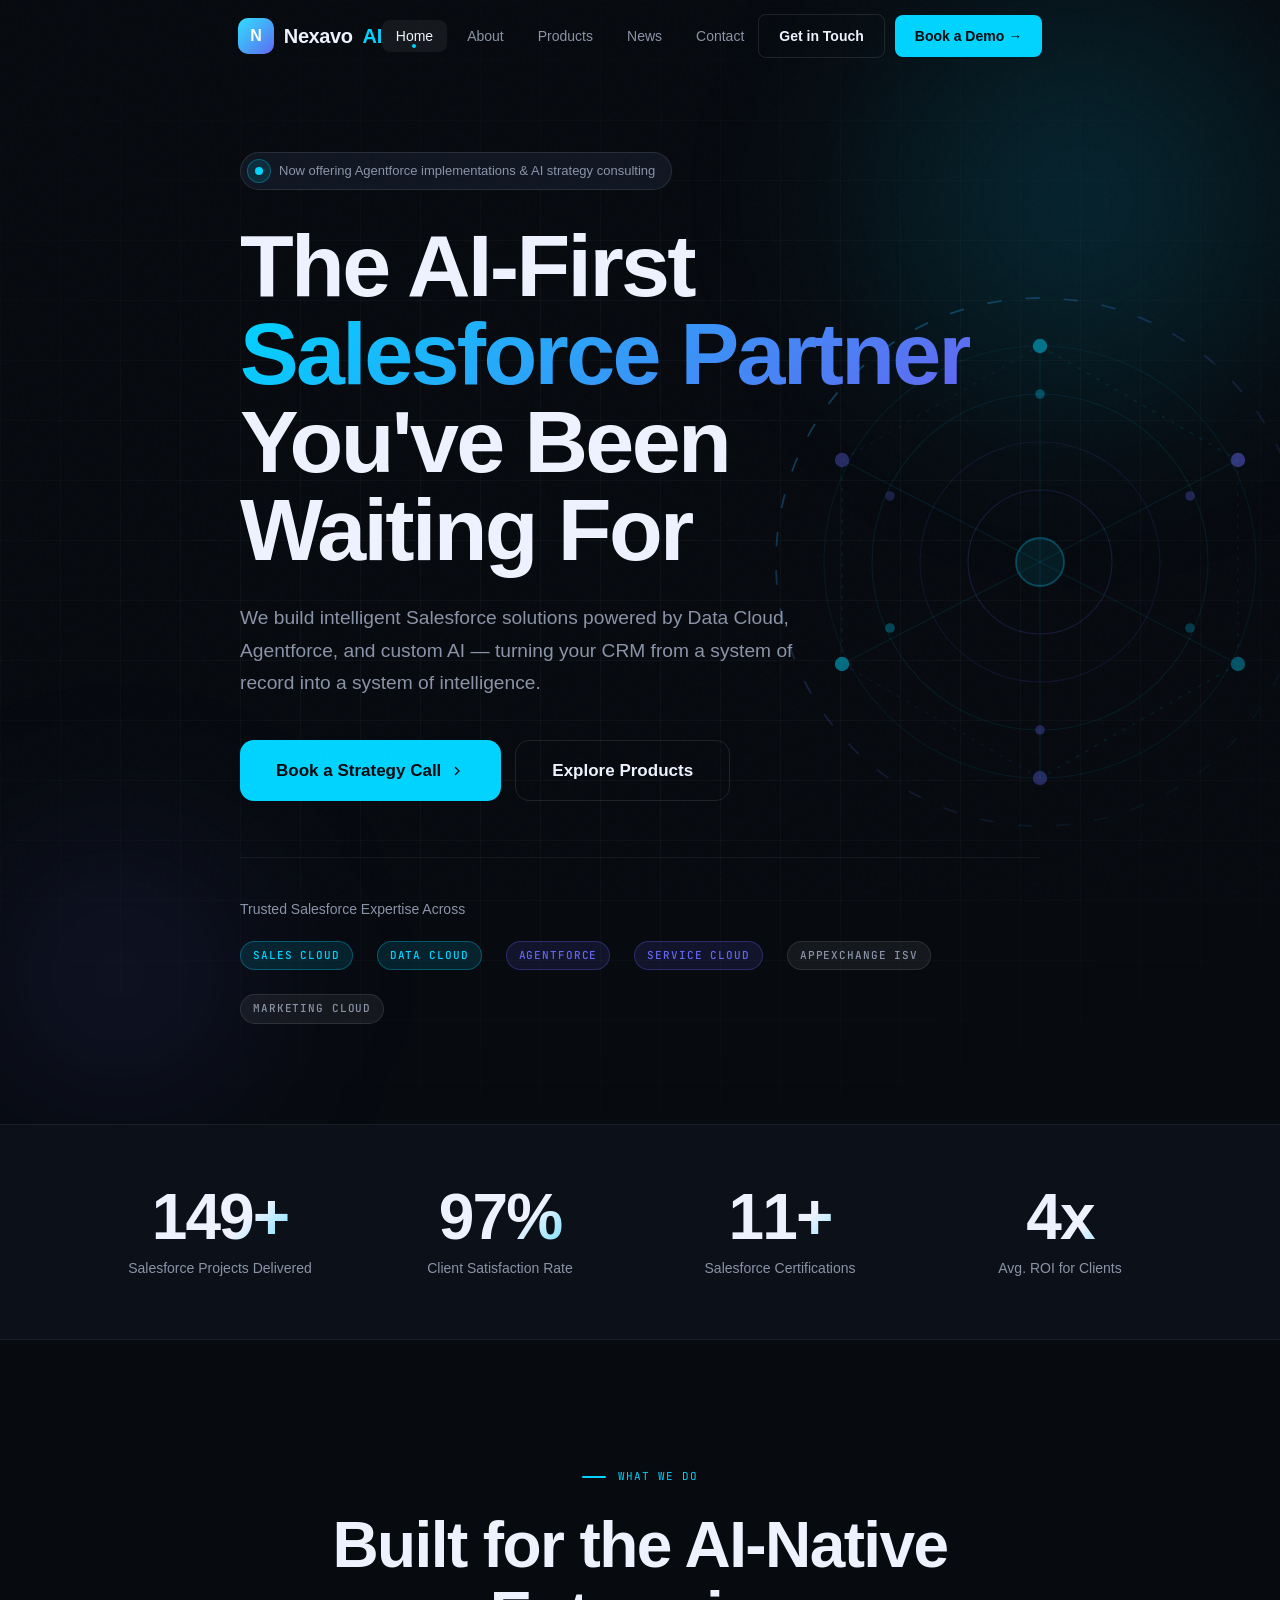
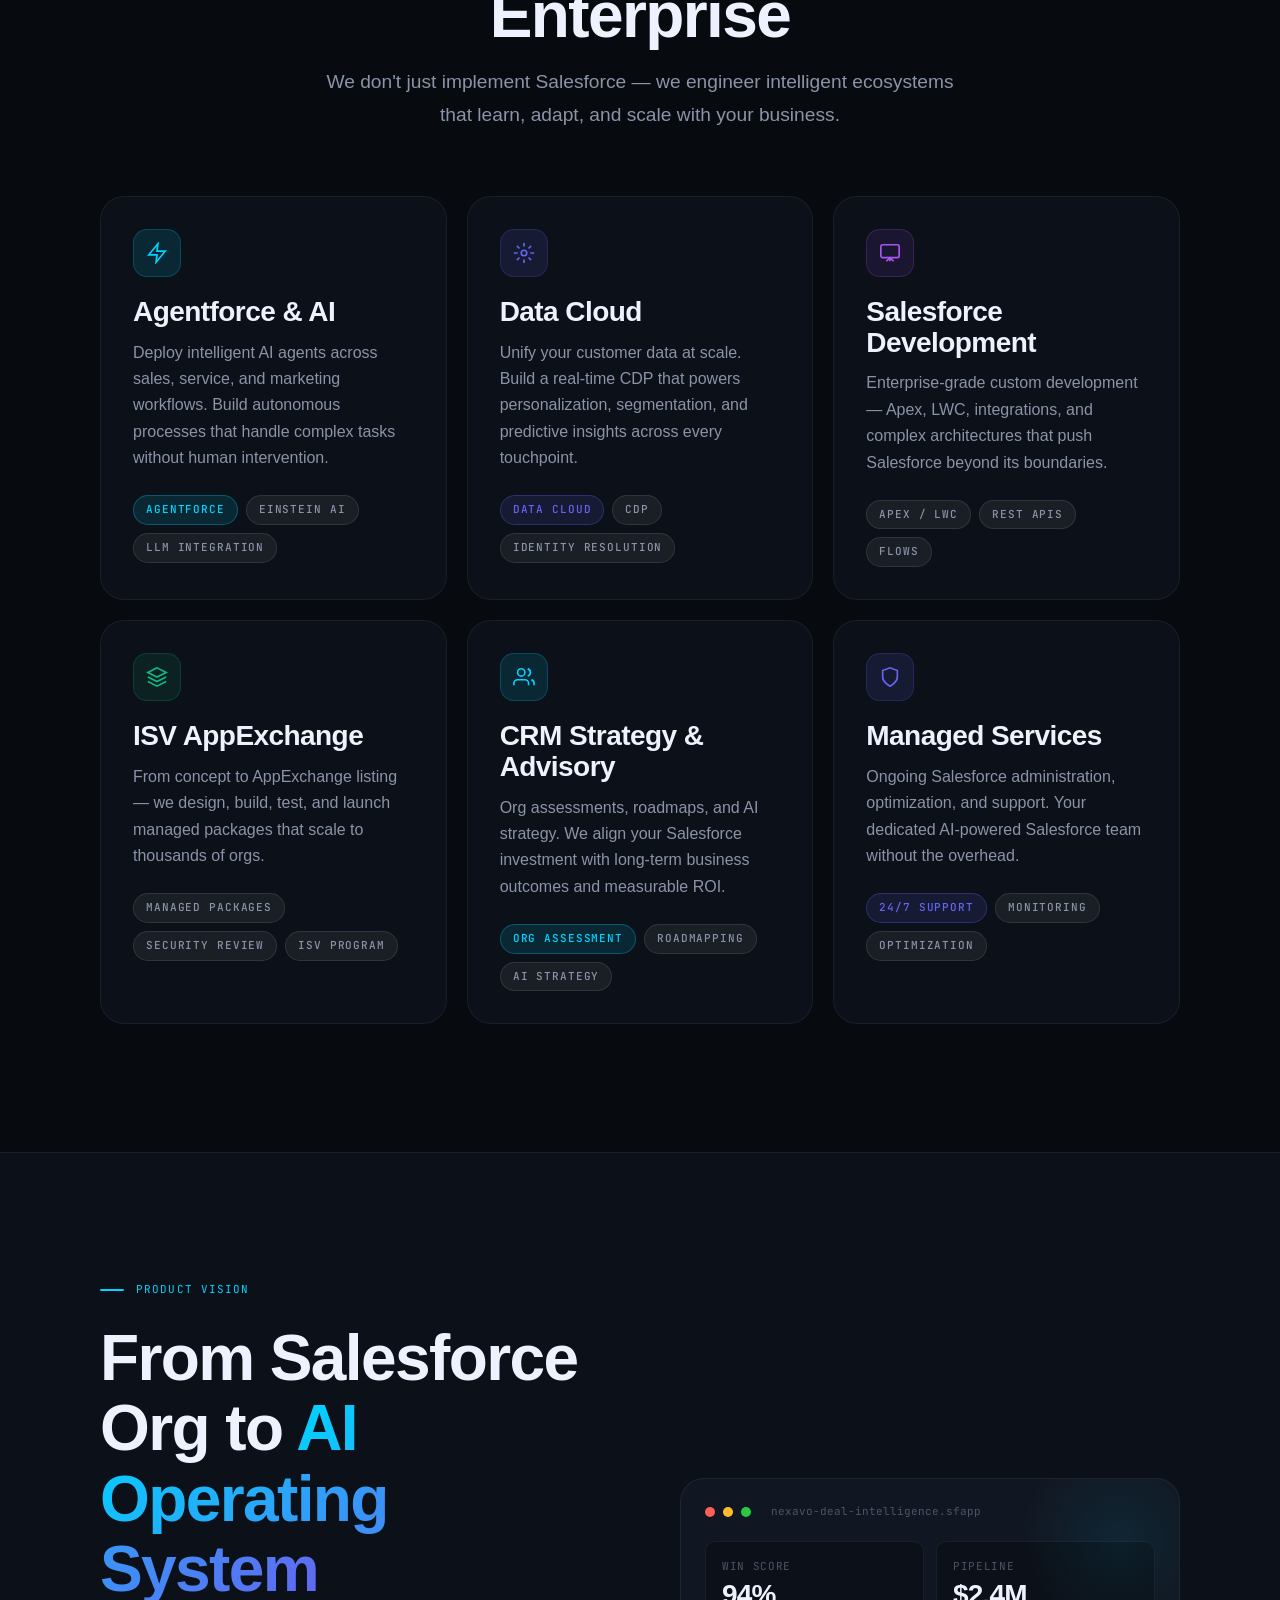
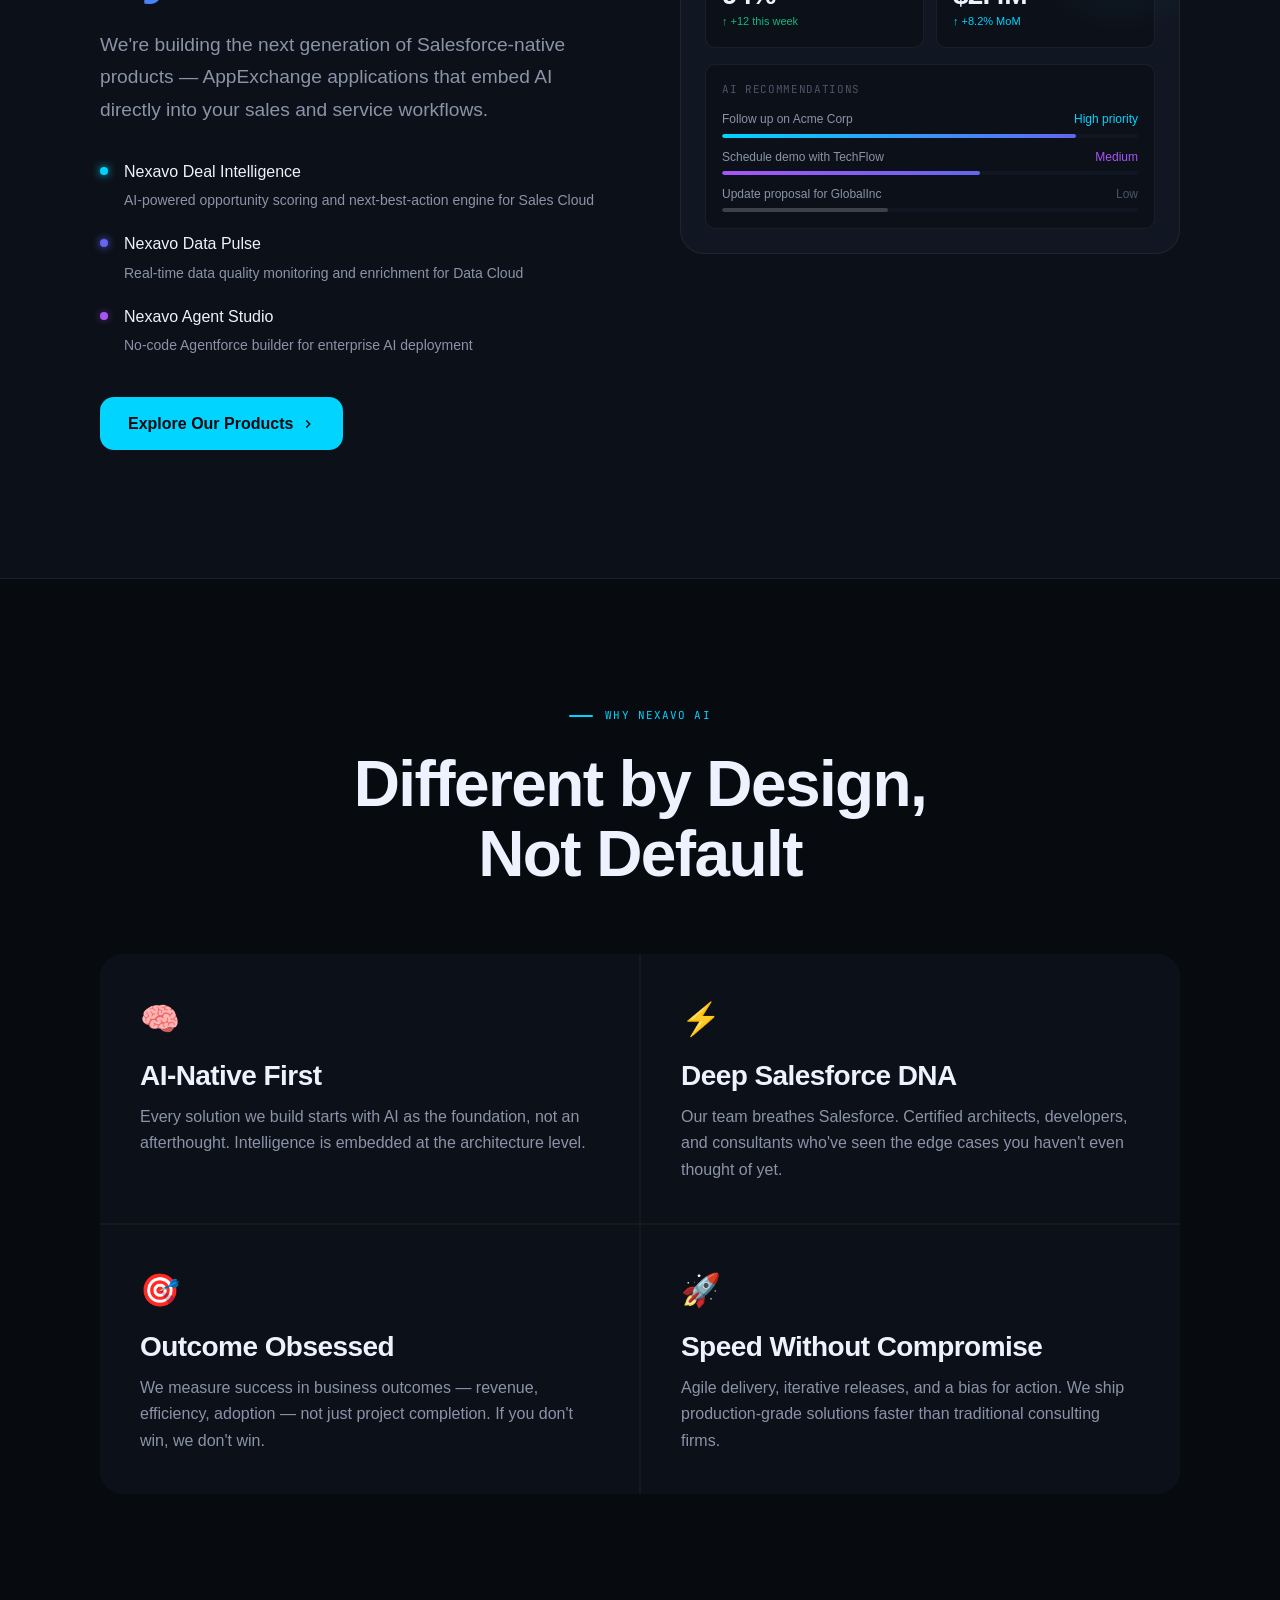
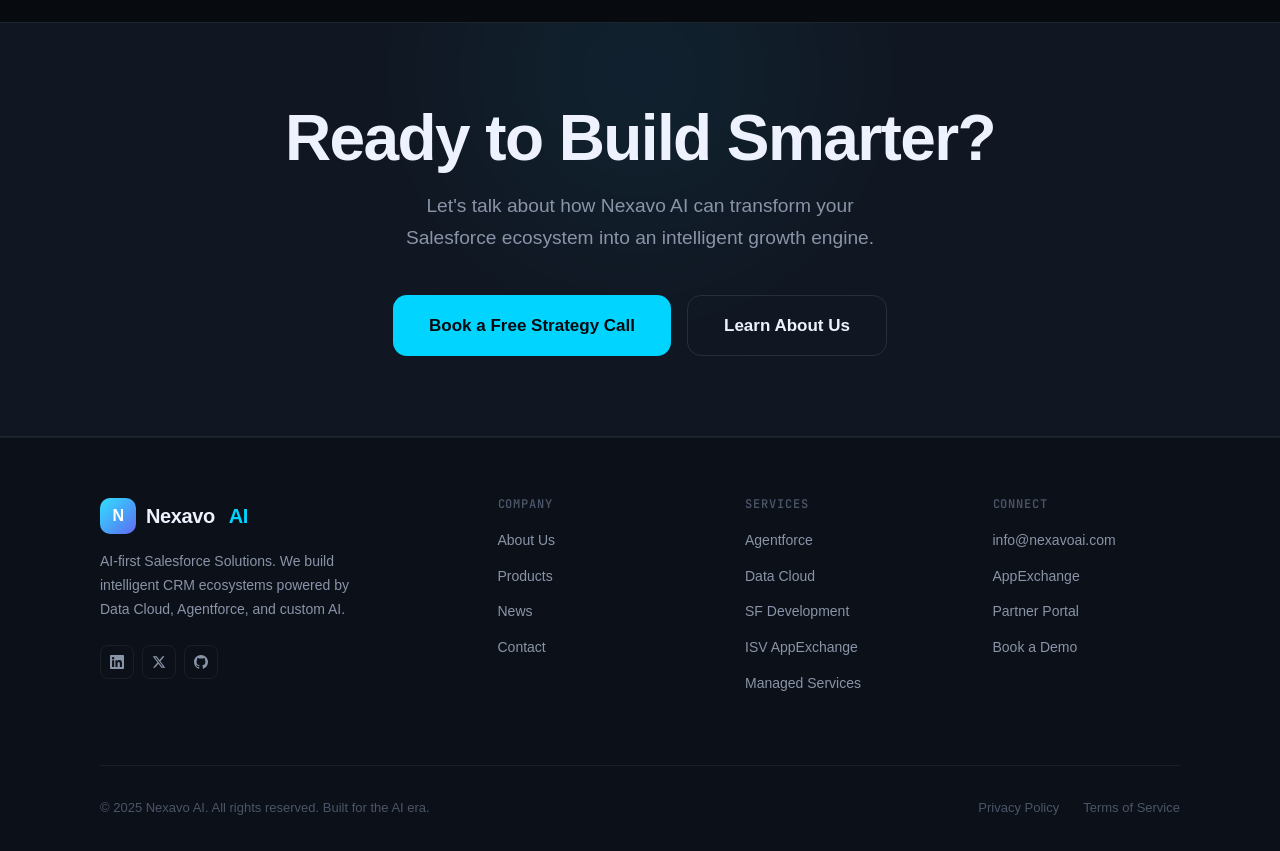
==== commit 6e4b3273: "fixes" ====
--- a/index.html
+++ b/index.html
@@ -9,7 +9,7 @@
   <meta property="og:type" content="website" />
   <meta name="theme-color" content="#070A0F" />
   <title>Nexavo AI — AI-First Salesforce Solutions</title>
-  <link rel="stylesheet" href="css/style.css" />
+  <link rel="stylesheet" href="style.css" />
   <link rel="icon" type="image/svg+xml" href="data:image/svg+xml,<svg xmlns='http://www.w3.org/2000/svg' viewBox='0 0 36 36'><rect width='36' height='36' rx='10' fill='url(%23g)'/><defs><linearGradient id='g' x1='0' y1='0' x2='1' y2='1'><stop offset='0' stop-color='%2300D4FF'/><stop offset='1' stop-color='%236366F1'/></linearGradient></defs><text x='8' y='26' font-size='20' font-weight='900' fill='white' font-family='sans-serif'>N</text></svg>" />
 </head>
 <body>
@@ -155,7 +155,7 @@
   <!-- ════════════════════════ STATS ══════════════════════════ -->
   <section style="padding:60px 0;background:var(--bg-surface);border-top:1px solid var(--border-subtle);border-bottom:1px solid var(--border-subtle);">
     <div class="container">
-      <div style="display:grid;grid-template-columns:repeat(4,1fr);gap:40px;">
+      <div class="stats-grid" style="display:grid;grid-template-columns:repeat(4,1fr);gap:40px;">
         <div class="text-center reveal">
           <div class="stat-number counter" data-target="150" data-suffix="+">0</div>
           <p class="body-sm text-muted" style="margin-top:8px;">Salesforce Projects Delivered</p>
@@ -344,7 +344,7 @@
               <div style="margin-left:12px;font-family:var(--font-mono);font-size:11px;color:var(--text-muted);">nexavo-deal-intelligence.sfapp</div>
             </div>
             <!-- Mock metric cards -->
-            <div style="display:grid;grid-template-columns:1fr 1fr;gap:12px;margin-bottom:16px;">
+            <div class="dashboard-metrics" style="display:grid;grid-template-columns:1fr 1fr;gap:12px;margin-bottom:16px;">
               <div style="background:var(--bg-surface);border:1px solid var(--border-subtle);border-radius:10px;padding:16px;">
                 <p style="font-size:11px;color:var(--text-muted);margin-bottom:6px;font-family:var(--font-mono);text-transform:uppercase;letter-spacing:0.06em;">Win Score</p>
                 <p class="stat-number" style="font-size:28px;">94%</p>
@@ -407,7 +407,7 @@
         <h2 class="display-lg">Different by Design,<br>Not Default</h2>
       </div>
 
-      <div style="display:grid;grid-template-columns:1fr 1fr;gap:2px;background:var(--border-subtle);border-radius:var(--radius-lg);overflow:hidden;">
+      <div class="why-us-grid" style="display:grid;grid-template-columns:1fr 1fr;gap:2px;background:var(--border-subtle);border-radius:var(--radius-lg);overflow:hidden;">
         <div style="background:var(--bg-surface);padding:40px;" class="reveal">
           <div style="font-size:32px;margin-bottom:16px;">🧠</div>
           <h3 class="display-sm mb-12">AI-Native First</h3>
@@ -514,6 +514,6 @@
     </div>
   </footer>
 
-  <script src="js/main.js"></script>
+  <script src="main.js"></script>
 </body>
 </html>
--- a/style.css
+++ b/style.css
@@ -0,0 +1,979 @@
+/* ============================================================
+   NEXAVO AI — Main Stylesheet
+   Design: Dark editorial-geometric, electric cyan accent
+   Fonts: Syne (display) + Outfit (body)
+   ============================================================ */
+
+@import url('https://fonts.googleapis.com/css2?family=Syne:wght@400;500;600;700;800&family=Outfit:wght@300;400;500;600&family=JetBrains+Mono:wght@400;500&display=swap');
+
+/* ─── CSS Variables ─────────────────────────────────────── */
+:root {
+  /* Colors */
+  --bg-base:        #070A0F;
+  --bg-surface:     #0C1018;
+  --bg-elevated:    #111722;
+  --bg-glass:       rgba(13, 18, 26, 0.7);
+
+  --border-subtle:  rgba(255,255,255,0.06);
+  --border-default: rgba(255,255,255,0.10);
+  --border-strong:  rgba(255,255,255,0.18);
+
+  --cyan:           #00D4FF;
+  --cyan-dim:       rgba(0, 212, 255, 0.12);
+  --cyan-glow:      rgba(0, 212, 255, 0.35);
+  --indigo:         #6366F1;
+  --indigo-dim:     rgba(99, 102, 241, 0.12);
+
+  --text-primary:   #EEF2FF;
+  --text-secondary: #8A94A8;
+  --text-muted:     #4A5568;
+
+  /* Typography */
+  --font-display:   'Syne', sans-serif;
+  --font-body:      'Outfit', sans-serif;
+  --font-mono:      'JetBrains Mono', monospace;
+
+  /* Spacing */
+  --nav-height:     72px;
+  --section-y:      clamp(80px, 10vw, 140px);
+  --container-max:  1200px;
+  --container-pad:  clamp(20px, 5vw, 60px);
+
+  /* Effects */
+  --radius-sm:      8px;
+  --radius-md:      14px;
+  --radius-lg:      24px;
+  --radius-xl:      40px;
+
+  --shadow-card:    0 1px 3px rgba(0,0,0,0.4), 0 8px 32px rgba(0,0,0,0.3);
+  --shadow-glow:    0 0 40px rgba(0,212,255,0.15), 0 0 80px rgba(0,212,255,0.05);
+  --transition:     all 0.25s cubic-bezier(0.4, 0, 0.2, 1);
+}
+
+/* ─── Reset & Base ──────────────────────────────────────── */
+*, *::before, *::after { box-sizing: border-box; margin: 0; padding: 0; }
+
+html {
+  scroll-behavior: smooth;
+  -webkit-font-smoothing: antialiased;
+  -moz-osx-font-smoothing: grayscale;
+}
+
+body {
+  background-color: var(--bg-base);
+  color: var(--text-primary);
+  font-family: var(--font-body);
+  font-size: 16px;
+  line-height: 1.6;
+  overflow-x: hidden;
+}
+
+/* Noise texture overlay */
+body::before {
+  content: '';
+  position: fixed;
+  inset: 0;
+  background-image: url("data:image/svg+xml,%3Csvg viewBox='0 0 256 256' xmlns='http://www.w3.org/2000/svg'%3E%3Cfilter id='noise'%3E%3CfeTurbulence type='fractalNoise' baseFrequency='0.9' numOctaves='4' stitchTiles='stitch'/%3E%3C/filter%3E%3Crect width='100%25' height='100%25' filter='url(%23noise)' opacity='0.03'/%3E%3C/svg%3E");
+  pointer-events: none;
+  z-index: 9999;
+  opacity: 0.4;
+}
+
+img { max-width: 100%; display: block; }
+a { color: inherit; text-decoration: none; }
+ul { list-style: none; }
+button { cursor: pointer; border: none; background: none; font: inherit; }
+
+/* ─── Typography ────────────────────────────────────────── */
+h1, h2, h3, h4, h5 {
+  font-family: var(--font-display);
+  font-weight: 700;
+  line-height: 1.1;
+  letter-spacing: -0.02em;
+}
+
+.display-xl {
+  font-size: clamp(48px, 7vw, 88px);
+  font-weight: 800;
+  letter-spacing: -0.03em;
+  line-height: 1.0;
+}
+.display-lg {
+  font-size: clamp(36px, 5vw, 64px);
+  font-weight: 700;
+  letter-spacing: -0.025em;
+}
+.display-md {
+  font-size: clamp(24px, 3.5vw, 40px);
+  font-weight: 700;
+}
+.display-sm {
+  font-size: clamp(18px, 2.5vw, 28px);
+  font-weight: 600;
+}
+
+.body-lg { font-size: clamp(16px, 1.5vw, 20px); line-height: 1.7; }
+.body-md { font-size: 16px; line-height: 1.65; }
+.body-sm { font-size: 14px; line-height: 1.6; }
+
+.text-muted { color: var(--text-secondary); }
+.text-accent { color: var(--cyan); }
+.mono { font-family: var(--font-mono); font-size: 13px; }
+
+/* ─── Layout ────────────────────────────────────────────── */
+.container {
+  max-width: var(--container-max);
+  margin: 0 auto;
+  padding: 0 var(--container-pad);
+}
+
+.section { padding: var(--section-y) 0; }
+
+.grid-2 { display: grid; grid-template-columns: 1fr 1fr; gap: 40px; align-items: center; }
+.grid-3 { display: grid; grid-template-columns: repeat(3, 1fr); gap: 24px; }
+.grid-4 { display: grid; grid-template-columns: repeat(4, 1fr); gap: 20px; }
+
+/* ─── Navigation ────────────────────────────────────────── */
+.nav {
+  position: fixed;
+  top: 0;
+  left: 0;
+  right: 0;
+  z-index: 1000;
+  height: var(--nav-height);
+  display: flex;
+  align-items: center;
+  transition: var(--transition);
+}
+
+.nav.scrolled {
+  background: rgba(7, 10, 15, 0.85);
+  backdrop-filter: blur(20px) saturate(180%);
+  -webkit-backdrop-filter: blur(20px) saturate(180%);
+  border-bottom: 1px solid var(--border-subtle);
+}
+
+.nav-inner {
+  display: flex;
+  align-items: center;
+  justify-content: space-between;
+  width: 100%;
+}
+
+.nav-logo {
+  display: flex;
+  align-items: center;
+  gap: 10px;
+  font-family: var(--font-display);
+  font-weight: 800;
+  font-size: 20px;
+  letter-spacing: -0.02em;
+  color: var(--text-primary);
+  transition: var(--transition);
+}
+.nav-logo:hover { color: var(--cyan); }
+
+.logo-mark {
+  width: 36px;
+  height: 36px;
+  background: linear-gradient(135deg, var(--cyan), var(--indigo));
+  border-radius: 10px;
+  display: flex;
+  align-items: center;
+  justify-content: center;
+  font-size: 16px;
+  font-weight: 800;
+  color: #fff;
+  flex-shrink: 0;
+  position: relative;
+  overflow: hidden;
+}
+
+.logo-mark::before {
+  content: '';
+  position: absolute;
+  inset: 0;
+  background: linear-gradient(135deg, rgba(255,255,255,0.2), transparent);
+}
+
+.nav-links {
+  display: flex;
+  align-items: center;
+  gap: 6px;
+}
+
+.nav-link {
+  font-size: 14px;
+  font-weight: 500;
+  color: var(--text-secondary);
+  padding: 8px 14px;
+  border-radius: var(--radius-sm);
+  transition: var(--transition);
+  position: relative;
+}
+
+.nav-link:hover,
+.nav-link.active {
+  color: var(--text-primary);
+  background: var(--border-subtle);
+}
+
+.nav-link.active::after {
+  content: '';
+  position: absolute;
+  bottom: 4px;
+  left: 50%;
+  transform: translateX(-50%);
+  width: 4px;
+  height: 4px;
+  border-radius: 50%;
+  background: var(--cyan);
+}
+
+.nav-cta {
+  display: flex;
+  align-items: center;
+  gap: 10px;
+}
+
+/* Hamburger */
+.hamburger {
+  display: none;
+  flex-direction: column;
+  gap: 5px;
+  padding: 8px;
+  cursor: pointer;
+}
+.hamburger span {
+  display: block;
+  width: 22px;
+  height: 2px;
+  background: var(--text-primary);
+  border-radius: 2px;
+  transition: var(--transition);
+}
+.hamburger.open span:nth-child(1) { transform: translateY(7px) rotate(45deg); }
+.hamburger.open span:nth-child(2) { opacity: 0; }
+.hamburger.open span:nth-child(3) { transform: translateY(-7px) rotate(-45deg); }
+
+.mobile-menu {
+  display: none;
+  position: fixed;
+  inset: 0;
+  top: var(--nav-height);
+  background: rgba(7, 10, 15, 0.98);
+  backdrop-filter: blur(20px);
+  z-index: 999;
+  flex-direction: column;
+  align-items: center;
+  justify-content: center;
+  gap: 16px;
+  padding: 40px;
+}
+.mobile-menu.open { display: flex; }
+.mobile-menu .nav-link { font-size: 22px; font-family: var(--font-display); padding: 12px 24px; }
+
+/* ─── Buttons ───────────────────────────────────────────── */
+.btn {
+  display: inline-flex;
+  align-items: center;
+  gap: 8px;
+  font-family: var(--font-body);
+  font-size: 14px;
+  font-weight: 600;
+  padding: 10px 20px;
+  border-radius: var(--radius-sm);
+  transition: var(--transition);
+  white-space: nowrap;
+  position: relative;
+  overflow: hidden;
+}
+
+.btn-primary {
+  background: var(--cyan);
+  color: #070A0F;
+}
+.btn-primary:hover {
+  background: #22DEFF;
+  transform: translateY(-1px);
+  box-shadow: 0 8px 24px rgba(0,212,255,0.3);
+}
+.btn-primary:active { transform: translateY(0); }
+
+.btn-secondary {
+  background: transparent;
+  color: var(--text-primary);
+  border: 1px solid var(--border-default);
+}
+.btn-secondary:hover {
+  border-color: var(--border-strong);
+  background: var(--border-subtle);
+}
+
+.btn-ghost {
+  color: var(--text-secondary);
+  padding: 10px 16px;
+}
+.btn-ghost:hover { color: var(--text-primary); }
+
+.btn-lg { font-size: 16px; padding: 14px 28px; border-radius: var(--radius-md); }
+.btn-xl { font-size: 17px; padding: 16px 36px; border-radius: var(--radius-md); }
+
+.btn-icon {
+  display: inline-flex;
+  align-items: center;
+  justify-content: center;
+  width: 36px;
+  height: 36px;
+  padding: 0;
+  border-radius: var(--radius-sm);
+}
+
+/* ─── Cards ─────────────────────────────────────────────── */
+.card {
+  background: var(--bg-surface);
+  border: 1px solid var(--border-subtle);
+  border-radius: var(--radius-lg);
+  padding: 32px;
+  transition: var(--transition);
+  position: relative;
+  overflow: hidden;
+}
+
+.card:hover {
+  border-color: var(--border-default);
+  transform: translateY(-3px);
+  box-shadow: var(--shadow-card);
+}
+
+.card-glow:hover {
+  border-color: rgba(0,212,255,0.3);
+  box-shadow: var(--shadow-glow);
+}
+
+.card::before {
+  content: '';
+  position: absolute;
+  inset: 0;
+  background: linear-gradient(135deg, rgba(0,212,255,0.03) 0%, transparent 60%);
+  opacity: 0;
+  transition: var(--transition);
+}
+.card:hover::before { opacity: 1; }
+
+/* ─── Tags / Badges ─────────────────────────────────────── */
+.tag {
+  display: inline-flex;
+  align-items: center;
+  gap: 6px;
+  font-family: var(--font-mono);
+  font-size: 11px;
+  font-weight: 500;
+  letter-spacing: 0.08em;
+  text-transform: uppercase;
+  padding: 5px 12px;
+  border-radius: 100px;
+  border: 1px solid;
+}
+
+.tag-cyan {
+  color: var(--cyan);
+  border-color: rgba(0,212,255,0.3);
+  background: var(--cyan-dim);
+}
+.tag-indigo {
+  color: var(--indigo);
+  border-color: rgba(99,102,241,0.3);
+  background: var(--indigo-dim);
+}
+.tag-white {
+  color: var(--text-secondary);
+  border-color: var(--border-default);
+  background: var(--border-subtle);
+}
+
+/* ─── Section Labels ────────────────────────────────────── */
+.section-label {
+  display: flex;
+  align-items: center;
+  gap: 12px;
+  margin-bottom: 24px;
+}
+
+.section-label::before {
+  content: '';
+  display: block;
+  width: 24px;
+  height: 2px;
+  background: var(--cyan);
+  border-radius: 2px;
+}
+
+.section-label span {
+  font-family: var(--font-mono);
+  font-size: 11px;
+  letter-spacing: 0.1em;
+  text-transform: uppercase;
+  color: var(--cyan);
+}
+
+/* ─── Dividers ──────────────────────────────────────────── */
+.divider {
+  height: 1px;
+  background: linear-gradient(90deg, transparent, var(--border-default), transparent);
+  margin: 0;
+}
+
+/* ─── Background Orbs / Gradients ───────────────────────── */
+.orb {
+  position: absolute;
+  border-radius: 50%;
+  filter: blur(80px);
+  pointer-events: none;
+  will-change: transform;
+}
+
+.orb-cyan {
+  background: radial-gradient(circle, rgba(0,212,255,0.18) 0%, transparent 70%);
+}
+
+.orb-indigo {
+  background: radial-gradient(circle, rgba(99,102,241,0.15) 0%, transparent 70%);
+}
+
+/* ─── Grid Background Pattern ───────────────────────────── */
+.grid-bg {
+  position: absolute;
+  inset: 0;
+  background-image:
+    linear-gradient(rgba(255,255,255,0.03) 1px, transparent 1px),
+    linear-gradient(90deg, rgba(255,255,255,0.03) 1px, transparent 1px);
+  background-size: 60px 60px;
+  mask-image: radial-gradient(ellipse 80% 60% at 50% 50%, black 40%, transparent 100%);
+  pointer-events: none;
+}
+
+/* ─── Stat Numbers ──────────────────────────────────────── */
+.stat-number {
+  font-family: var(--font-display);
+  font-size: clamp(36px, 5vw, 64px);
+  font-weight: 800;
+  letter-spacing: -0.03em;
+  line-height: 1;
+  background: linear-gradient(135deg, var(--text-primary) 60%, var(--cyan));
+  -webkit-background-clip: text;
+  -webkit-text-fill-color: transparent;
+  background-clip: text;
+}
+
+/* ─── Gradient Text ─────────────────────────────────────── */
+.gradient-text {
+  background: linear-gradient(135deg, var(--cyan) 0%, var(--indigo) 100%);
+  -webkit-background-clip: text;
+  -webkit-text-fill-color: transparent;
+  background-clip: text;
+}
+
+/* ─── Hero Section ──────────────────────────────────────── */
+.hero {
+  min-height: 100vh;
+  display: flex;
+  align-items: center;
+  position: relative;
+  overflow: hidden;
+  padding-top: var(--nav-height);
+}
+
+.hero-content {
+  position: relative;
+  z-index: 2;
+  max-width: 800px;
+}
+
+.hero-badge {
+  display: inline-flex;
+  align-items: center;
+  gap: 8px;
+  background: var(--bg-elevated);
+  border: 1px solid var(--border-default);
+  border-radius: 100px;
+  padding: 6px 16px 6px 6px;
+  font-size: 13px;
+  color: var(--text-secondary);
+  margin-bottom: 32px;
+  animation: fadeSlideUp 0.6s ease both;
+}
+
+.hero-badge-dot {
+  width: 24px;
+  height: 24px;
+  background: var(--cyan-dim);
+  border: 1px solid rgba(0,212,255,0.3);
+  border-radius: 50%;
+  display: flex;
+  align-items: center;
+  justify-content: center;
+  font-size: 10px;
+  color: var(--cyan);
+}
+
+.hero-badge-dot::before {
+  content: '';
+  width: 8px;
+  height: 8px;
+  background: var(--cyan);
+  border-radius: 50%;
+  animation: pulse 2s infinite;
+}
+
+.hero-headline {
+  margin-bottom: 28px;
+  animation: fadeSlideUp 0.6s 0.1s ease both;
+}
+
+.hero-sub {
+  max-width: 560px;
+  color: var(--text-secondary);
+  margin-bottom: 40px;
+  animation: fadeSlideUp 0.6s 0.2s ease both;
+}
+
+.hero-actions {
+  display: flex;
+  gap: 14px;
+  flex-wrap: wrap;
+  animation: fadeSlideUp 0.6s 0.3s ease both;
+}
+
+.hero-visual {
+  position: absolute;
+  right: -60px;
+  top: 50%;
+  transform: translateY(-50%);
+  width: 600px;
+  height: 600px;
+  z-index: 1;
+  animation: fadeIn 1s 0.4s ease both;
+}
+
+/* ─── Feature Icon ──────────────────────────────────────── */
+.feature-icon {
+  width: 48px;
+  height: 48px;
+  border-radius: var(--radius-md);
+  display: flex;
+  align-items: center;
+  justify-content: center;
+  font-size: 22px;
+  margin-bottom: 20px;
+  flex-shrink: 0;
+}
+
+.icon-cyan { background: var(--cyan-dim); border: 1px solid rgba(0,212,255,0.2); }
+.icon-indigo { background: var(--indigo-dim); border: 1px solid rgba(99,102,241,0.2); }
+.icon-purple { background: rgba(168,85,247,0.1); border: 1px solid rgba(168,85,247,0.2); }
+.icon-emerald { background: rgba(16,185,129,0.1); border: 1px solid rgba(16,185,129,0.2); }
+
+/* ─── CTA Strip ─────────────────────────────────────────── */
+.cta-strip {
+  background: var(--bg-elevated);
+  border-top: 1px solid var(--border-subtle);
+  border-bottom: 1px solid var(--border-subtle);
+  padding: 80px 0;
+  position: relative;
+  overflow: hidden;
+}
+
+.cta-strip-inner {
+  display: flex;
+  align-items: center;
+  justify-content: space-between;
+  gap: 40px;
+  flex-wrap: wrap;
+}
+
+/* ─── Testimonials / Logos ──────────────────────────────── */
+.logo-strip {
+  display: flex;
+  align-items: center;
+  gap: 48px;
+  flex-wrap: wrap;
+  justify-content: center;
+  opacity: 0.45;
+  filter: grayscale(1);
+}
+
+/* ─── Timeline ──────────────────────────────────────────── */
+.timeline {
+  position: relative;
+  padding-left: 32px;
+}
+.timeline::before {
+  content: '';
+  position: absolute;
+  left: 0;
+  top: 8px;
+  bottom: 0;
+  width: 2px;
+  background: linear-gradient(180deg, var(--cyan), transparent);
+}
+.timeline-item {
+  position: relative;
+  padding-bottom: 40px;
+}
+.timeline-item::before {
+  content: '';
+  position: absolute;
+  left: -36px;
+  top: 8px;
+  width: 10px;
+  height: 10px;
+  border-radius: 50%;
+  background: var(--cyan);
+  box-shadow: 0 0 12px var(--cyan-glow);
+}
+
+/* ─── Footer ────────────────────────────────────────────── */
+.footer {
+  background: var(--bg-surface);
+  border-top: 1px solid var(--border-subtle);
+  padding: 60px 0 32px;
+}
+
+.footer-grid {
+  display: grid;
+  grid-template-columns: 1.8fr 1fr 1fr 1fr;
+  gap: 60px;
+  margin-bottom: 60px;
+}
+
+.footer-brand h3 {
+  font-family: var(--font-display);
+  font-size: 20px;
+  font-weight: 800;
+  margin-bottom: 12px;
+}
+
+.footer-brand p {
+  color: var(--text-secondary);
+  font-size: 14px;
+  line-height: 1.7;
+  max-width: 280px;
+  margin-bottom: 24px;
+}
+
+.footer-col h4 {
+  font-size: 12px;
+  font-weight: 600;
+  letter-spacing: 0.08em;
+  text-transform: uppercase;
+  color: var(--text-muted);
+  margin-bottom: 16px;
+  font-family: var(--font-mono);
+}
+
+.footer-col ul li {
+  margin-bottom: 10px;
+}
+
+.footer-col ul a {
+  font-size: 14px;
+  color: var(--text-secondary);
+  transition: var(--transition);
+}
+
+.footer-col ul a:hover { color: var(--cyan); }
+
+.footer-bottom {
+  padding-top: 32px;
+  border-top: 1px solid var(--border-subtle);
+  display: flex;
+  align-items: center;
+  justify-content: space-between;
+  flex-wrap: wrap;
+  gap: 16px;
+}
+
+.footer-bottom p {
+  font-size: 13px;
+  color: var(--text-muted);
+}
+
+.social-links {
+  display: flex;
+  gap: 8px;
+}
+
+.social-link {
+  width: 34px;
+  height: 34px;
+  border-radius: var(--radius-sm);
+  border: 1px solid var(--border-subtle);
+  display: flex;
+  align-items: center;
+  justify-content: center;
+  font-size: 14px;
+  color: var(--text-secondary);
+  transition: var(--transition);
+}
+
+.social-link:hover {
+  border-color: var(--border-strong);
+  color: var(--text-primary);
+  background: var(--border-subtle);
+}
+
+/* ─── Form ──────────────────────────────────────────────── */
+.form-group {
+  display: flex;
+  flex-direction: column;
+  gap: 8px;
+  margin-bottom: 20px;
+}
+
+.form-label {
+  font-size: 13px;
+  font-weight: 500;
+  color: var(--text-secondary);
+}
+
+.form-input,
+.form-textarea,
+.form-select {
+  background: var(--bg-elevated);
+  border: 1px solid var(--border-default);
+  border-radius: var(--radius-md);
+  color: var(--text-primary);
+  font-family: var(--font-body);
+  font-size: 15px;
+  padding: 12px 16px;
+  width: 100%;
+  transition: var(--transition);
+  outline: none;
+}
+
+.form-input::placeholder,
+.form-textarea::placeholder { color: var(--text-muted); }
+
+.form-input:focus,
+.form-textarea:focus,
+.form-select:focus {
+  border-color: var(--cyan);
+  box-shadow: 0 0 0 3px rgba(0,212,255,0.1);
+}
+
+.form-textarea { resize: vertical; min-height: 140px; }
+
+.form-select {
+  appearance: none;
+  cursor: pointer;
+  background-image: url("data:image/svg+xml,%3Csvg xmlns='http://www.w3.org/2000/svg' width='12' height='12' viewBox='0 0 24 24' fill='none' stroke='%238A94A8' stroke-width='2'%3E%3Cpath d='m6 9 6 6 6-6'/%3E%3C/svg%3E");
+  background-repeat: no-repeat;
+  background-position: right 16px center;
+  padding-right: 40px;
+}
+
+/* ─── Page Hero (inner pages) ───────────────────────────── */
+.page-hero {
+  padding-top: calc(var(--nav-height) + 80px);
+  padding-bottom: 80px;
+  position: relative;
+  overflow: hidden;
+}
+
+/* ─── Product Cards ─────────────────────────────────────── */
+.product-card {
+  background: var(--bg-surface);
+  border: 1px solid var(--border-subtle);
+  border-radius: var(--radius-lg);
+  overflow: hidden;
+  transition: var(--transition);
+  position: relative;
+}
+
+.product-card:hover {
+  border-color: rgba(0,212,255,0.25);
+  transform: translateY(-4px);
+  box-shadow: 0 20px 60px rgba(0,0,0,0.4), 0 0 40px rgba(0,212,255,0.08);
+}
+
+.product-card-header {
+  padding: 28px 28px 20px;
+  background: linear-gradient(135deg, var(--bg-elevated), var(--bg-surface));
+  border-bottom: 1px solid var(--border-subtle);
+}
+
+.product-card-body { padding: 28px; }
+
+.product-badge {
+  position: absolute;
+  top: 20px;
+  right: 20px;
+  font-family: var(--font-mono);
+  font-size: 10px;
+  letter-spacing: 0.08em;
+  text-transform: uppercase;
+  background: rgba(0,212,255,0.15);
+  color: var(--cyan);
+  border: 1px solid rgba(0,212,255,0.25);
+  padding: 4px 10px;
+  border-radius: 100px;
+}
+
+/* ─── Blog Cards ────────────────────────────────────────── */
+.blog-card {
+  background: var(--bg-surface);
+  border: 1px solid var(--border-subtle);
+  border-radius: var(--radius-lg);
+  overflow: hidden;
+  transition: var(--transition);
+}
+
+.blog-card:hover {
+  border-color: var(--border-default);
+  transform: translateY(-2px);
+}
+
+.blog-card-thumb {
+  height: 200px;
+  position: relative;
+  overflow: hidden;
+}
+
+.blog-card-body { padding: 24px; }
+
+.blog-meta {
+  display: flex;
+  align-items: center;
+  gap: 12px;
+  margin-bottom: 12px;
+}
+
+.blog-meta time {
+  font-size: 12px;
+  color: var(--text-muted);
+  font-family: var(--font-mono);
+}
+
+/* ─── Scroll Animations ─────────────────────────────────── */
+.reveal {
+  opacity: 0;
+  transform: translateY(24px);
+  transition: opacity 0.6s ease, transform 0.6s ease;
+}
+.reveal.visible {
+  opacity: 1;
+  transform: translateY(0);
+}
+.reveal-delay-1 { transition-delay: 0.1s; }
+.reveal-delay-2 { transition-delay: 0.2s; }
+.reveal-delay-3 { transition-delay: 0.3s; }
+.reveal-delay-4 { transition-delay: 0.4s; }
+
+/* ─── Animations ────────────────────────────────────────── */
+@keyframes fadeSlideUp {
+  from { opacity: 0; transform: translateY(20px); }
+  to { opacity: 1; transform: translateY(0); }
+}
+
+@keyframes fadeIn {
+  from { opacity: 0; }
+  to { opacity: 1; }
+}
+
+@keyframes pulse {
+  0%, 100% { box-shadow: 0 0 0 0 rgba(0,212,255,0.6); }
+  50% { box-shadow: 0 0 0 6px rgba(0,212,255,0); }
+}
+
+@keyframes float {
+  0%, 100% { transform: translateY(0px); }
+  50% { transform: translateY(-12px); }
+}
+
+@keyframes spin-slow {
+  from { transform: rotate(0deg); }
+  to { transform: rotate(360deg); }
+}
+
+@keyframes shimmer {
+  0% { background-position: -200% center; }
+  100% { background-position: 200% center; }
+}
+
+.animate-float { animation: float 6s ease-in-out infinite; }
+.animate-spin-slow { animation: spin-slow 20s linear infinite; }
+
+/* ─── Responsive ────────────────────────────────────────── */
+@media (max-width: 1024px) {
+  .grid-4 { grid-template-columns: repeat(2, 1fr); }
+  .footer-grid { grid-template-columns: 1fr 1fr; gap: 40px; }
+  .hero-visual { display: none; }
+  .stats-grid,
+  .certification-grid {
+    grid-template-columns: repeat(2, 1fr) !important;
+  }
+  .featured-post-grid,
+  .product-feature-grid {
+    grid-template-columns: 1fr !important;
+  }
+  .product-visual-panel {
+    border-left: 0 !important;
+    border-top: 1px solid var(--border-subtle);
+  }
+}
+
+@media (max-width: 768px) {
+  .nav-links, .nav-cta .btn-secondary { display: none; }
+  .hamburger { display: flex; }
+  .grid-2, .grid-3 { grid-template-columns: 1fr; }
+  .grid-4 { grid-template-columns: 1fr; }
+  .footer-grid { grid-template-columns: 1fr; gap: 32px; }
+  .dashboard-metrics,
+  .why-us-grid {
+    grid-template-columns: 1fr !important;
+  }
+  .stats-grid {
+    gap: 24px !important;
+  }
+  .cta-strip-inner { flex-direction: column; text-align: center; }
+  .footer-bottom { flex-direction: column; text-align: center; }
+  .hero-actions { flex-direction: column; align-items: flex-start; }
+}
+
+@media (max-width: 480px) {
+  .btn-xl { padding: 14px 24px; font-size: 15px; }
+  .card { padding: 24px; }
+  .stats-grid,
+  .certification-grid {
+    grid-template-columns: 1fr !important;
+  }
+}
+
+/* ─── Utility ───────────────────────────────────────────── */
+.text-center { text-align: center; }
+.text-right { text-align: right; }
+.flex { display: flex; }
+.flex-col { flex-direction: column; }
+.items-center { align-items: center; }
+.justify-between { justify-content: space-between; }
+.justify-center { justify-content: center; }
+.gap-4 { gap: 4px; }
+.gap-8 { gap: 8px; }
+.gap-12 { gap: 12px; }
+.gap-16 { gap: 16px; }
+.gap-24 { gap: 24px; }
+.gap-32 { gap: 32px; }
+.gap-40 { gap: 40px; }
+.mb-8 { margin-bottom: 8px; }
+.mb-12 { margin-bottom: 12px; }
+.mb-16 { margin-bottom: 16px; }
+.mb-24 { margin-bottom: 24px; }
+.mb-32 { margin-bottom: 32px; }
+.mb-40 { margin-bottom: 40px; }
+.mb-60 { margin-bottom: 60px; }
+.mt-auto { margin-top: auto; }
+.w-full { width: 100%; }
+.relative { position: relative; }
+.overflow-hidden { overflow: hidden; }
+.hidden { display: none !important; }
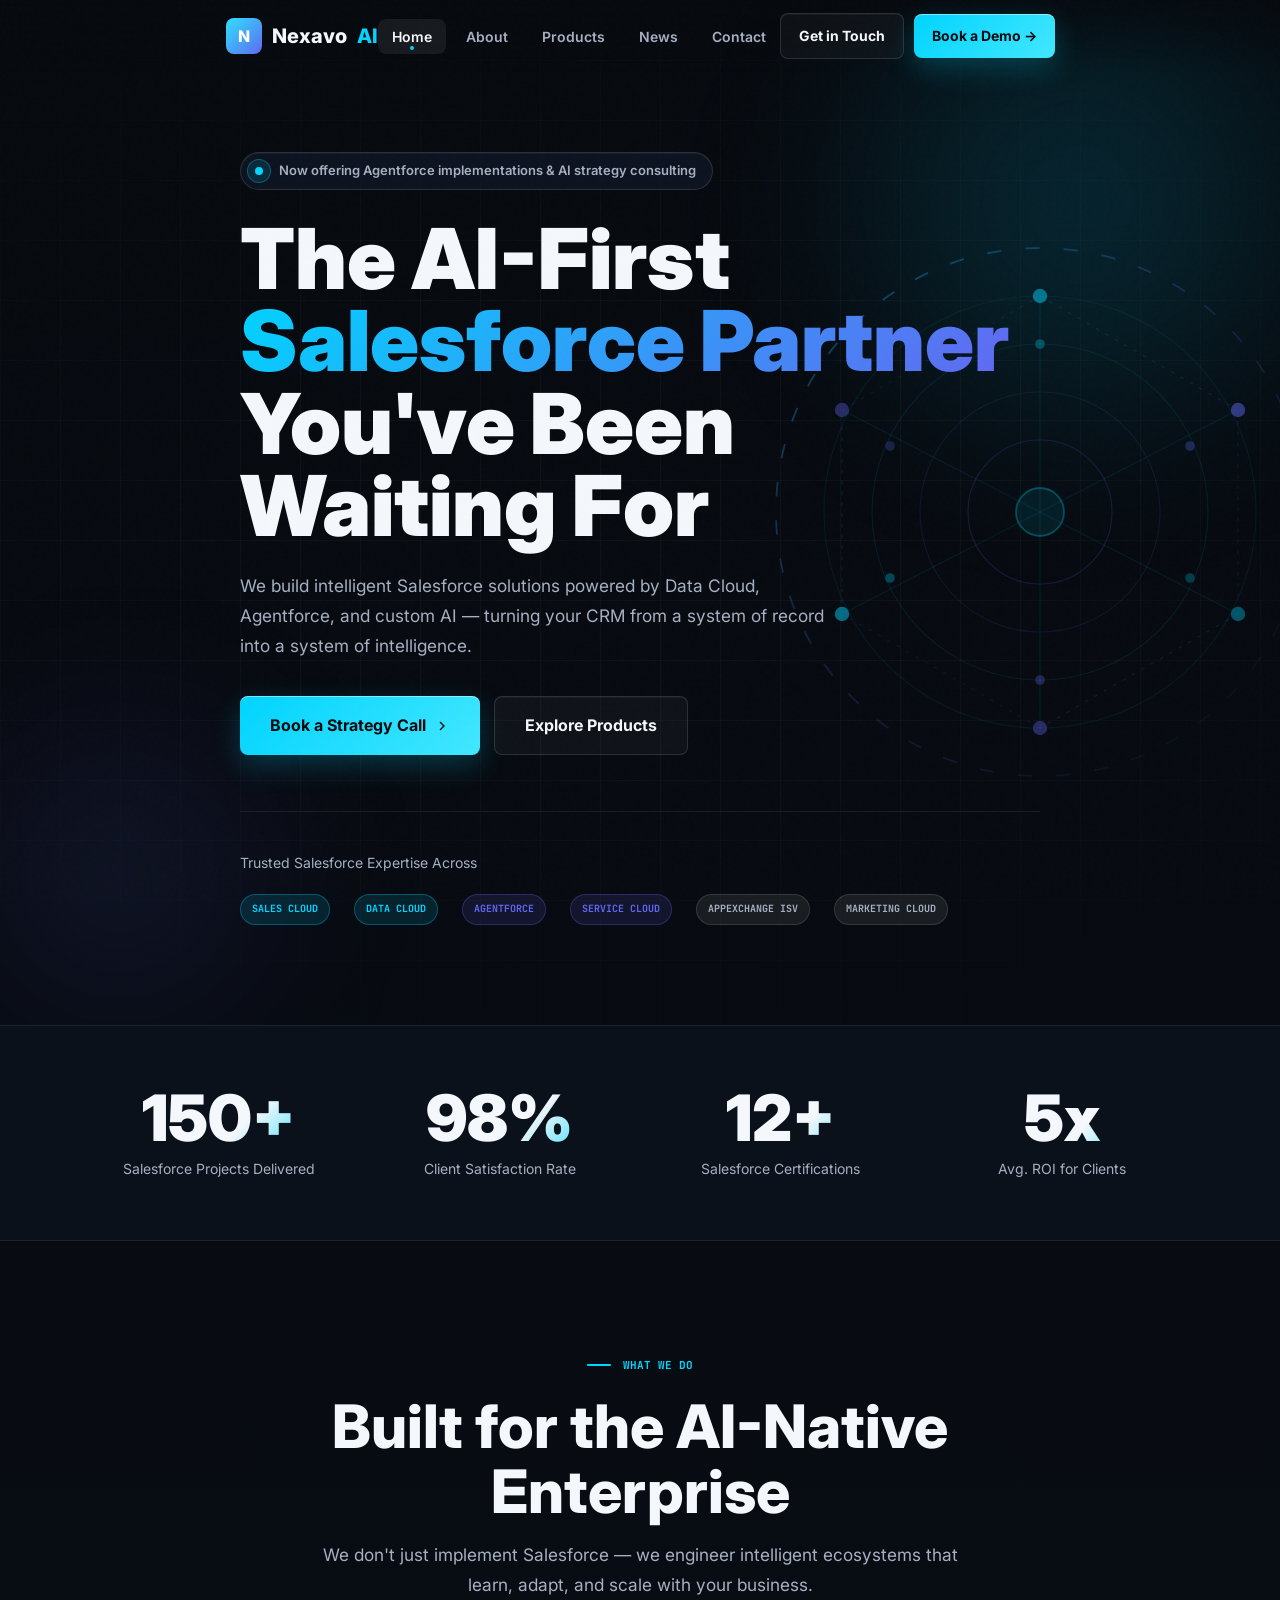
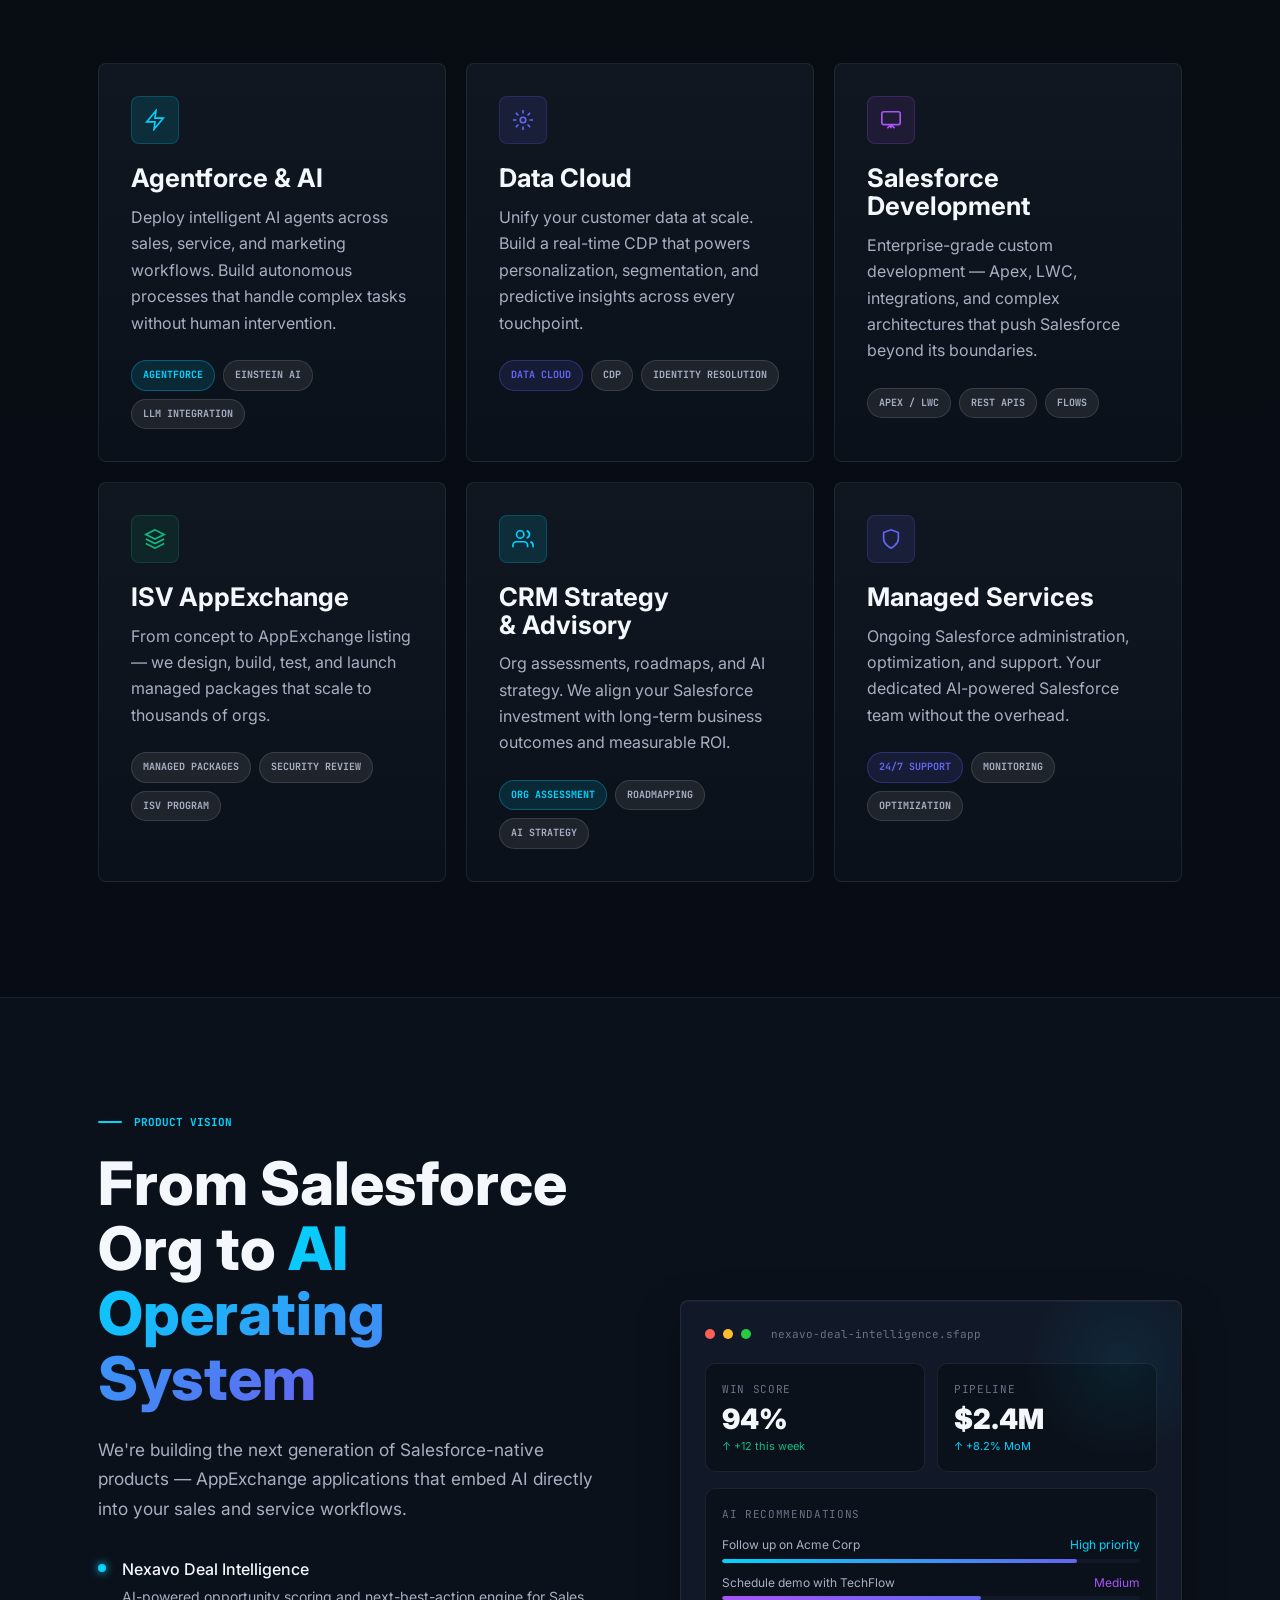
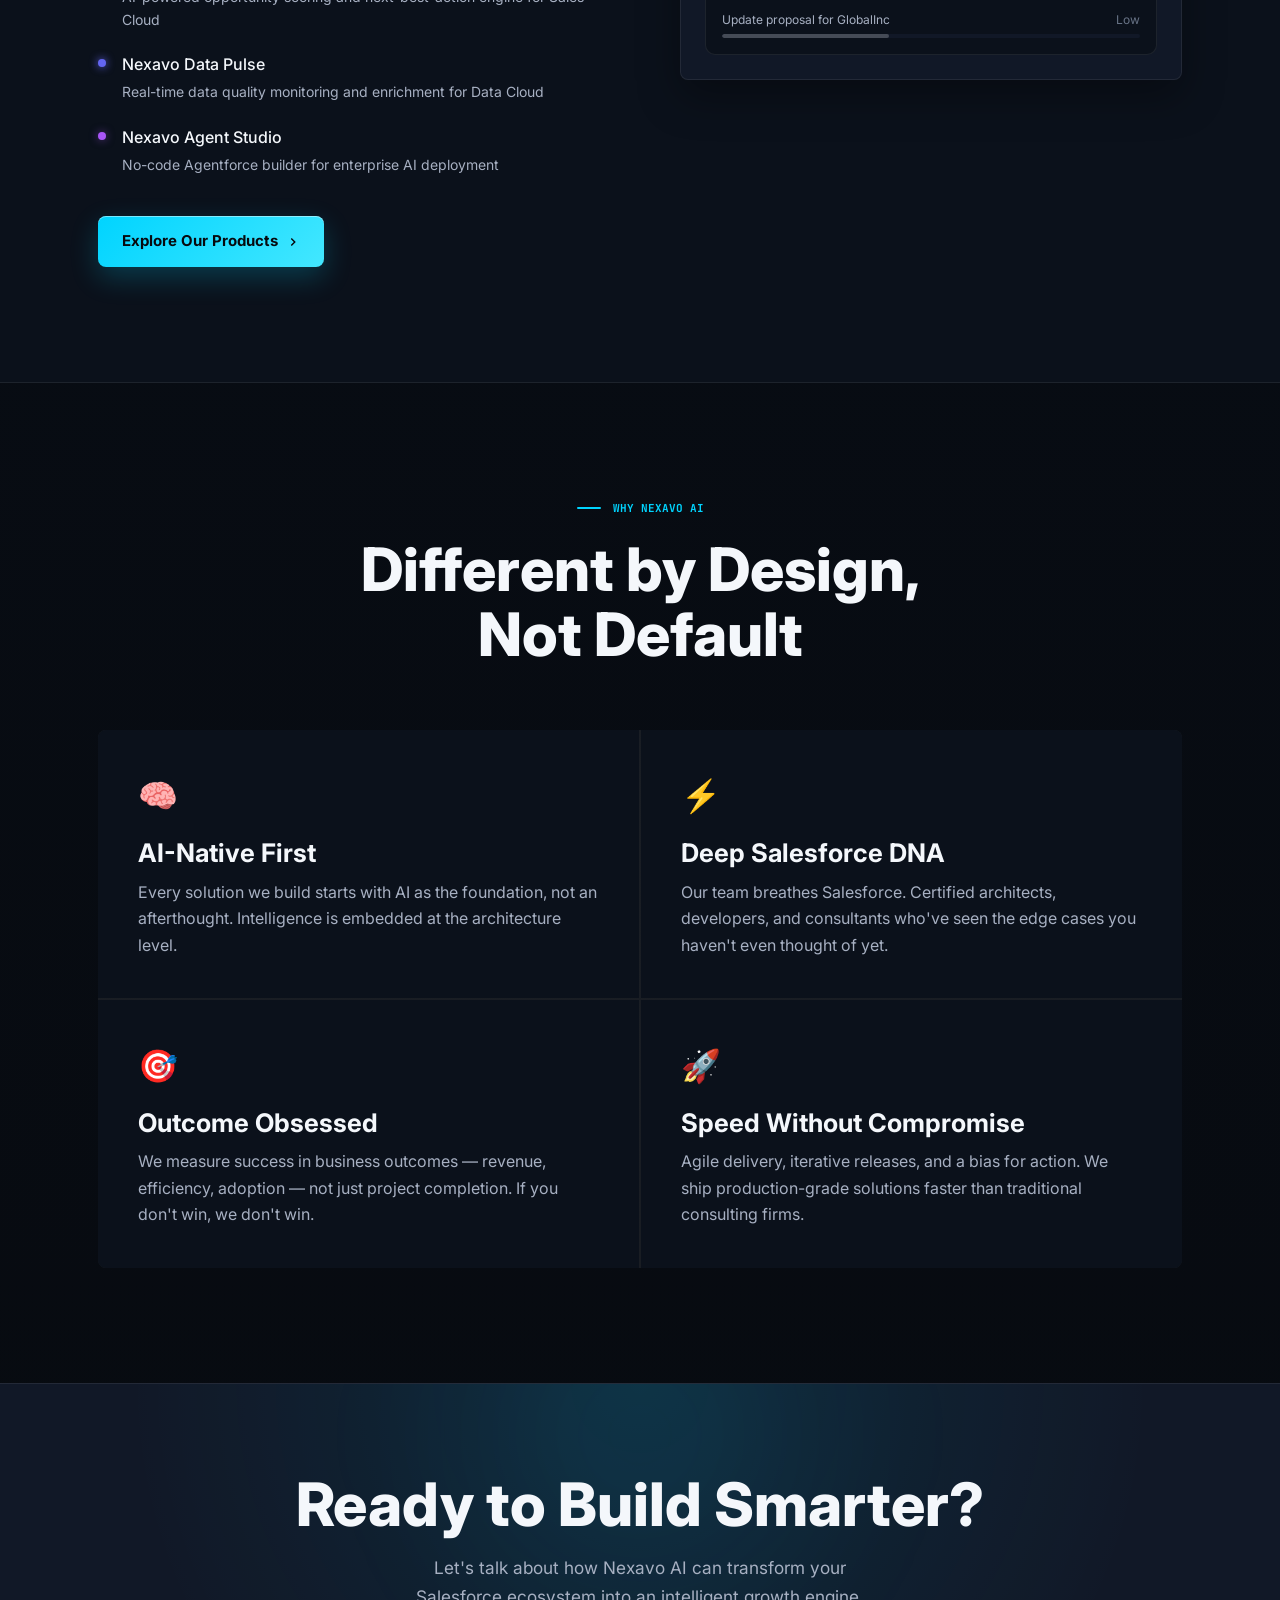
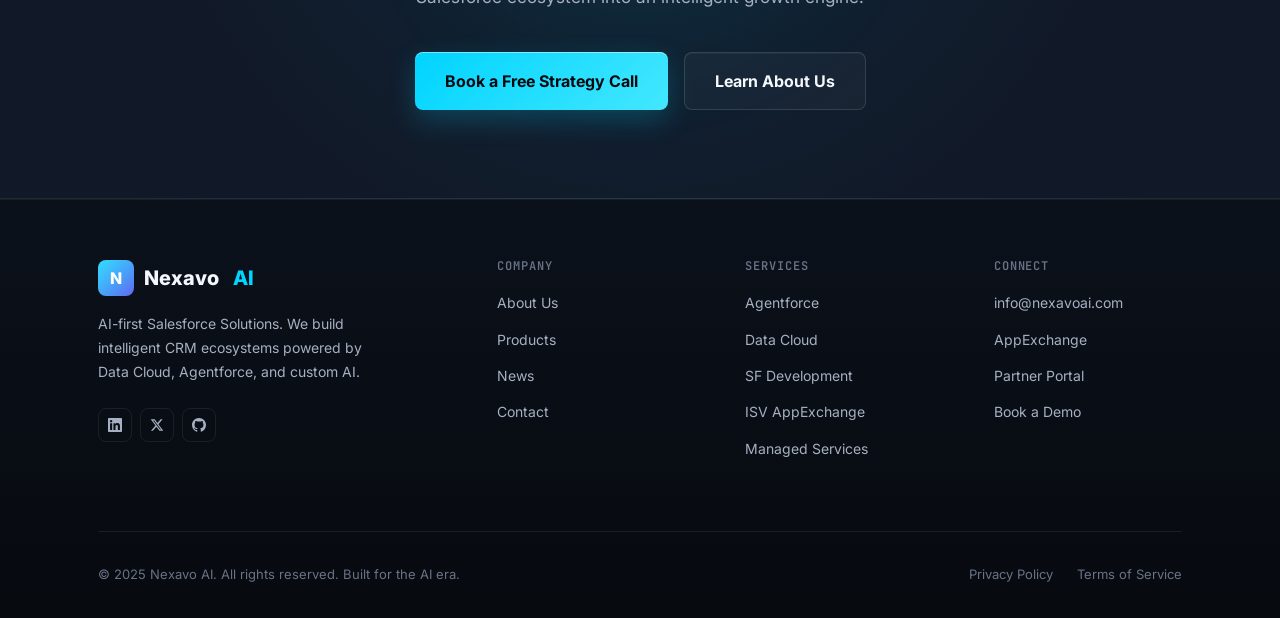
==== commit 9925b551: "fixes" ====
--- a/index.html
+++ b/index.html
@@ -62,7 +62,7 @@
     <div class="orb orb-cyan hero-orb" style="width:600px;height:600px;top:-100px;right:-100px;"></div>
     <div class="orb orb-indigo hero-orb" style="width:400px;height:400px;bottom:-50px;left:-80px;"></div>
 
-    <div class="container" style="position:relative;z-index:2;padding-top:80px;padding-bottom:100px;">
+    <div class="container hero-container" style="position:relative;z-index:2;padding-top:80px;padding-bottom:100px;">
       <div class="hero-content">
         <div class="hero-badge">
           <div class="hero-badge-dot"></div>
@@ -177,7 +177,7 @@
   </section>
 
   <!-- ═══════════════════════ SERVICES ════════════════════════ -->
-  <section class="section">
+  <section class="section" id="services">
     <div class="container">
       <div class="text-center reveal" style="max-width:640px;margin:0 auto 64px;">
         <div class="section-label" style="justify-content:center;">
@@ -335,7 +335,7 @@
 
         <!-- Visual -->
         <div class="reveal reveal-delay-2" style="position:relative;">
-          <div style="background:var(--bg-elevated);border:1px solid var(--border-subtle);border-radius:var(--radius-lg);padding:24px;position:relative;overflow:hidden;">
+          <div class="dashboard-preview" style="background:var(--bg-elevated);border:1px solid var(--border-subtle);border-radius:var(--radius-lg);padding:24px;position:relative;overflow:hidden;">
             <!-- Mock dashboard header -->
             <div style="display:flex;align-items:center;gap:8px;margin-bottom:20px;">
               <div style="width:10px;height:10px;border-radius:50%;background:#FF5F57;"></div>
@@ -460,13 +460,13 @@
           </a>
           <p>AI-first Salesforce Solutions. We build intelligent CRM ecosystems powered by Data Cloud, Agentforce, and custom AI.</p>
           <div class="social-links">
-            <a href="#" class="social-link" aria-label="LinkedIn">
+            <a class="social-link" aria-label="LinkedIn" aria-disabled="true">
               <svg width="14" height="14" viewBox="0 0 24 24" fill="currentColor"><path d="M20.447 20.452h-3.554v-5.569c0-1.328-.027-3.037-1.852-3.037-1.853 0-2.136 1.445-2.136 2.939v5.667H9.351V9h3.414v1.561h.046c.477-.9 1.637-1.85 3.37-1.85 3.601 0 4.267 2.37 4.267 5.455v6.286zM5.337 7.433a2.062 2.062 0 0 1-2.063-2.065 2.064 2.064 0 1 1 2.063 2.065zm1.782 13.019H3.555V9h3.564v11.452zM22.225 0H1.771C.792 0 0 .774 0 1.729v20.542C0 23.227.792 24 1.771 24h20.451C23.2 24 24 23.227 24 22.271V1.729C24 .774 23.2 0 22.222 0h.003z"/></svg>
             </a>
-            <a href="#" class="social-link" aria-label="Twitter/X">
+            <a class="social-link" aria-label="Twitter/X" aria-disabled="true">
               <svg width="14" height="14" viewBox="0 0 24 24" fill="currentColor"><path d="M18.244 2.25h3.308l-7.227 8.26 8.502 11.24H16.17l-5.214-6.817L4.99 21.75H1.68l7.73-8.835L1.254 2.25H8.08l4.713 6.231zm-1.161 17.52h1.833L7.084 4.126H5.117z"/></svg>
             </a>
-            <a href="#" class="social-link" aria-label="GitHub">
+            <a class="social-link" aria-label="GitHub" aria-disabled="true">
               <svg width="14" height="14" viewBox="0 0 24 24" fill="currentColor"><path d="M12 0C5.374 0 0 5.373 0 12c0 5.302 3.438 9.8 8.207 11.387.599.111.793-.261.793-.577v-2.234c-3.338.726-4.033-1.416-4.033-1.416-.546-1.387-1.333-1.756-1.333-1.756-1.089-.745.083-.729.083-.729 1.205.084 1.839 1.237 1.839 1.237 1.07 1.834 2.807 1.304 3.492.997.107-.775.418-1.305.762-1.604-2.665-.305-5.467-1.334-5.467-5.931 0-1.311.469-2.381 1.236-3.221-.124-.303-.535-1.524.117-3.176 0 0 1.008-.322 3.301 1.23A11.509 11.509 0 0 1 12 5.803c1.02.005 2.047.138 3.006.404 2.291-1.552 3.297-1.23 3.297-1.23.653 1.653.242 2.874.118 3.176.77.84 1.235 1.911 1.235 3.221 0 4.609-2.807 5.624-5.479 5.921.43.372.823 1.102.823 2.222v3.293c0 .319.192.694.801.576C20.566 21.797 24 17.3 24 12c0-6.627-5.373-12-12-12z"/></svg>
             </a>
           </div>
@@ -485,11 +485,11 @@
         <div class="footer-col">
           <h4>Services</h4>
           <ul>
-            <li><a href="#">Agentforce</a></li>
-            <li><a href="#">Data Cloud</a></li>
-            <li><a href="#">SF Development</a></li>
-            <li><a href="#">ISV AppExchange</a></li>
-            <li><a href="#">Managed Services</a></li>
+            <li><a href="index.html#services">Agentforce</a></li>
+            <li><a href="index.html#services">Data Cloud</a></li>
+            <li><a href="index.html#services">SF Development</a></li>
+            <li><a href="products.html">ISV AppExchange</a></li>
+            <li><a href="index.html#services">Managed Services</a></li>
           </ul>
         </div>
 
@@ -497,8 +497,8 @@
           <h4>Connect</h4>
           <ul>
             <li><a href="mailto:info@nexavoai.com">info@nexavoai.com</a></li>
-            <li><a href="#">AppExchange</a></li>
-            <li><a href="#">Partner Portal</a></li>
+            <li><a href="products.html">AppExchange</a></li>
+            <li><a href="contact.html">Partner Portal</a></li>
             <li><a href="contact.html">Book a Demo</a></li>
           </ul>
         </div>
@@ -507,8 +507,8 @@
       <div class="footer-bottom">
         <p>© 2025 Nexavo AI. All rights reserved. Built for the AI era.</p>
         <div style="display:flex;gap:24px;">
-          <a href="#" style="font-size:13px;color:var(--text-muted);">Privacy Policy</a>
-          <a href="#" style="font-size:13px;color:var(--text-muted);">Terms of Service</a>
+          <a style="font-size:13px;color:var(--text-muted);" aria-disabled="true">Privacy Policy</a>
+          <a style="font-size:13px;color:var(--text-muted);" aria-disabled="true">Terms of Service</a>
         </div>
       </div>
     </div>
--- a/style.css
+++ b/style.css
@@ -1,22 +1,22 @@
 /* ============================================================
    NEXAVO AI — Main Stylesheet
-   Design: Dark editorial-geometric, electric cyan accent
-   Fonts: Syne (display) + Outfit (body)
+   Design: Dark premium SaaS, electric cyan accent
+   Fonts: Inter (display/body) + JetBrains Mono
    ============================================================ */
 
-@import url('https://fonts.googleapis.com/css2?family=Syne:wght@400;500;600;700;800&family=Outfit:wght@300;400;500;600&family=JetBrains+Mono:wght@400;500&display=swap');
+@import url('https://fonts.googleapis.com/css2?family=Inter:wght@400;500;600;700;800;900&family=JetBrains+Mono:wght@400;500&display=swap');
 
 /* ─── CSS Variables ─────────────────────────────────────── */
 :root {
   /* Colors */
   --bg-base:        #070A0F;
-  --bg-surface:     #0C1018;
-  --bg-elevated:    #111722;
-  --bg-glass:       rgba(13, 18, 26, 0.7);
-
-  --border-subtle:  rgba(255,255,255,0.06);
-  --border-default: rgba(255,255,255,0.10);
-  --border-strong:  rgba(255,255,255,0.18);
+  --bg-surface:     #0B111B;
+  --bg-elevated:    #111827;
+  --bg-glass:       rgba(11, 17, 27, 0.76);
+
+  --border-subtle:  rgba(255,255,255,0.075);
+  --border-default: rgba(255,255,255,0.12);
+  --border-strong:  rgba(255,255,255,0.22);
 
   --cyan:           #00D4FF;
   --cyan-dim:       rgba(0, 212, 255, 0.12);
@@ -24,30 +24,30 @@
   --indigo:         #6366F1;
   --indigo-dim:     rgba(99, 102, 241, 0.12);
 
-  --text-primary:   #EEF2FF;
-  --text-secondary: #8A94A8;
-  --text-muted:     #4A5568;
+  --text-primary:   #F4F7FB;
+  --text-secondary: #A7B0C2;
+  --text-muted:     #687386;
 
   /* Typography */
-  --font-display:   'Syne', sans-serif;
-  --font-body:      'Outfit', sans-serif;
+  --font-display:   'Inter', sans-serif;
+  --font-body:      'Inter', sans-serif;
   --font-mono:      'JetBrains Mono', monospace;
 
   /* Spacing */
   --nav-height:     72px;
-  --section-y:      clamp(80px, 10vw, 140px);
-  --container-max:  1200px;
-  --container-pad:  clamp(20px, 5vw, 60px);
+  --section-y:      clamp(72px, 9vw, 128px);
+  --container-max:  1180px;
+  --container-pad:  clamp(20px, 4vw, 48px);
 
   /* Effects */
   --radius-sm:      8px;
-  --radius-md:      14px;
-  --radius-lg:      24px;
-  --radius-xl:      40px;
-
-  --shadow-card:    0 1px 3px rgba(0,0,0,0.4), 0 8px 32px rgba(0,0,0,0.3);
-  --shadow-glow:    0 0 40px rgba(0,212,255,0.15), 0 0 80px rgba(0,212,255,0.05);
-  --transition:     all 0.25s cubic-bezier(0.4, 0, 0.2, 1);
+  --radius-md:      8px;
+  --radius-lg:      8px;
+  --radius-xl:      12px;
+
+  --shadow-card:    0 1px 0 rgba(255,255,255,0.04) inset, 0 16px 42px rgba(0,0,0,0.34);
+  --shadow-glow:    0 18px 54px rgba(0,0,0,0.38), 0 0 48px rgba(0,212,255,0.13);
+  --transition:     all 0.22s cubic-bezier(0.2, 0.8, 0.2, 1);
 }
 
 /* ─── Reset & Base ──────────────────────────────────────── */
@@ -57,14 +57,17 @@
   scroll-behavior: smooth;
   -webkit-font-smoothing: antialiased;
   -moz-osx-font-smoothing: grayscale;
+  text-rendering: optimizeLegibility;
 }
 
 body {
-  background-color: var(--bg-base);
+  background:
+    radial-gradient(circle at 50% -10%, rgba(0,212,255,0.08), transparent 28rem),
+    linear-gradient(180deg, #070A0F 0%, #080D15 48%, #070A0F 100%);
   color: var(--text-primary);
   font-family: var(--font-body);
   font-size: 16px;
-  line-height: 1.6;
+  line-height: 1.65;
   overflow-x: hidden;
 }
 
@@ -83,36 +86,47 @@
 a { color: inherit; text-decoration: none; }
 ul { list-style: none; }
 button { cursor: pointer; border: none; background: none; font: inherit; }
+::selection { background: rgba(0,212,255,0.28); color: #fff; }
+
+a:focus-visible,
+button:focus-visible,
+input:focus-visible,
+textarea:focus-visible,
+select:focus-visible {
+  outline: 2px solid rgba(0,212,255,0.7);
+  outline-offset: 3px;
+}
 
 /* ─── Typography ────────────────────────────────────────── */
 h1, h2, h3, h4, h5 {
   font-family: var(--font-display);
+  font-weight: 800;
+  line-height: 1.08;
+  letter-spacing: 0;
+  text-wrap: balance;
+}
+
+.display-xl {
+  font-size: clamp(44px, 7vw, 84px);
+  font-weight: 900;
+  letter-spacing: 0;
+  line-height: 0.98;
+}
+.display-lg {
+  font-size: clamp(34px, 4.8vw, 60px);
+  font-weight: 800;
+  letter-spacing: 0;
+}
+.display-md {
+  font-size: clamp(25px, 3vw, 38px);
+  font-weight: 800;
+}
+.display-sm {
+  font-size: clamp(18px, 2vw, 26px);
   font-weight: 700;
-  line-height: 1.1;
-  letter-spacing: -0.02em;
-}
-
-.display-xl {
-  font-size: clamp(48px, 7vw, 88px);
-  font-weight: 800;
-  letter-spacing: -0.03em;
-  line-height: 1.0;
-}
-.display-lg {
-  font-size: clamp(36px, 5vw, 64px);
-  font-weight: 700;
-  letter-spacing: -0.025em;
-}
-.display-md {
-  font-size: clamp(24px, 3.5vw, 40px);
-  font-weight: 700;
-}
-.display-sm {
-  font-size: clamp(18px, 2.5vw, 28px);
-  font-weight: 600;
-}
-
-.body-lg { font-size: clamp(16px, 1.5vw, 20px); line-height: 1.7; }
+}
+
+.body-lg { font-size: clamp(16px, 1.35vw, 19px); line-height: 1.72; }
 .body-md { font-size: 16px; line-height: 1.65; }
 .body-sm { font-size: 14px; line-height: 1.6; }
 
@@ -129,8 +143,8 @@
 
 .section { padding: var(--section-y) 0; }
 
-.grid-2 { display: grid; grid-template-columns: 1fr 1fr; gap: 40px; align-items: center; }
-.grid-3 { display: grid; grid-template-columns: repeat(3, 1fr); gap: 24px; }
+.grid-2 { display: grid; grid-template-columns: 1fr 1fr; gap: clamp(36px, 6vw, 72px); align-items: center; }
+.grid-3 { display: grid; grid-template-columns: repeat(3, 1fr); gap: 22px; }
 .grid-4 { display: grid; grid-template-columns: repeat(4, 1fr); gap: 20px; }
 
 /* ─── Navigation ────────────────────────────────────────── */
@@ -146,11 +160,21 @@
   transition: var(--transition);
 }
 
+.nav::before {
+  content: '';
+  position: absolute;
+  inset: 0;
+  background: linear-gradient(180deg, rgba(7,10,15,0.78), transparent);
+  pointer-events: none;
+  transition: var(--transition);
+}
+
 .nav.scrolled {
-  background: rgba(7, 10, 15, 0.85);
-  backdrop-filter: blur(20px) saturate(180%);
-  -webkit-backdrop-filter: blur(20px) saturate(180%);
+  background: rgba(7, 10, 15, 0.82);
+  backdrop-filter: blur(18px) saturate(160%);
+  -webkit-backdrop-filter: blur(18px) saturate(160%);
   border-bottom: 1px solid var(--border-subtle);
+  box-shadow: 0 14px 36px rgba(0,0,0,0.18);
 }
 
 .nav-inner {
@@ -158,6 +182,8 @@
   align-items: center;
   justify-content: space-between;
   width: 100%;
+  position: relative;
+  z-index: 1;
 }
 
 .nav-logo {
@@ -167,7 +193,7 @@
   font-family: var(--font-display);
   font-weight: 800;
   font-size: 20px;
-  letter-spacing: -0.02em;
+  letter-spacing: 0;
   color: var(--text-primary);
   transition: var(--transition);
 }
@@ -177,7 +203,7 @@
   width: 36px;
   height: 36px;
   background: linear-gradient(135deg, var(--cyan), var(--indigo));
-  border-radius: 10px;
+  border-radius: 8px;
   display: flex;
   align-items: center;
   justify-content: center;
@@ -204,9 +230,9 @@
 
 .nav-link {
   font-size: 14px;
-  font-weight: 500;
+  font-weight: 600;
   color: var(--text-secondary);
-  padding: 8px 14px;
+  padding: 9px 14px;
   border-radius: var(--radius-sm);
   transition: var(--transition);
   position: relative;
@@ -215,7 +241,7 @@
 .nav-link:hover,
 .nav-link.active {
   color: var(--text-primary);
-  background: var(--border-subtle);
+  background: rgba(255,255,255,0.065);
 }
 
 .nav-link.active::after {
@@ -261,17 +287,24 @@
   position: fixed;
   inset: 0;
   top: var(--nav-height);
-  background: rgba(7, 10, 15, 0.98);
-  backdrop-filter: blur(20px);
+  background: rgba(7, 10, 15, 0.96);
+  backdrop-filter: blur(22px) saturate(150%);
   z-index: 999;
   flex-direction: column;
   align-items: center;
-  justify-content: center;
+  justify-content: flex-start;
   gap: 16px;
-  padding: 40px;
+  padding: 48px 24px;
 }
 .mobile-menu.open { display: flex; }
-.mobile-menu .nav-link { font-size: 22px; font-family: var(--font-display); padding: 12px 24px; }
+.mobile-menu .nav-link {
+  width: min(100%, 360px);
+  font-size: 22px;
+  font-family: var(--font-display);
+  font-weight: 800;
+  padding: 14px 18px;
+  text-align: center;
+}
 
 /* ─── Buttons ───────────────────────────────────────────── */
 .btn {
@@ -280,8 +313,8 @@
   gap: 8px;
   font-family: var(--font-body);
   font-size: 14px;
-  font-weight: 600;
-  padding: 10px 20px;
+  font-weight: 700;
+  padding: 10px 18px;
   border-radius: var(--radius-sm);
   transition: var(--transition);
   white-space: nowrap;
@@ -289,25 +322,39 @@
   overflow: hidden;
 }
 
+.btn::after {
+  content: '';
+  position: absolute;
+  inset: 0;
+  background: linear-gradient(120deg, transparent 20%, rgba(255,255,255,0.22), transparent 80%);
+  transform: translateX(-120%);
+  transition: transform 0.55s ease;
+  pointer-events: none;
+}
+
+.btn:hover::after { transform: translateX(120%); }
+
 .btn-primary {
-  background: var(--cyan);
+  background: linear-gradient(135deg, var(--cyan), #43E7FF);
   color: #070A0F;
+  box-shadow: 0 1px 0 rgba(255,255,255,0.45) inset, 0 10px 28px rgba(0,212,255,0.22);
 }
 .btn-primary:hover {
-  background: #22DEFF;
-  transform: translateY(-1px);
-  box-shadow: 0 8px 24px rgba(0,212,255,0.3);
+  transform: translateY(-2px);
+  box-shadow: 0 1px 0 rgba(255,255,255,0.5) inset, 0 16px 38px rgba(0,212,255,0.34);
 }
 .btn-primary:active { transform: translateY(0); }
 
 .btn-secondary {
-  background: transparent;
+  background: rgba(255,255,255,0.035);
   color: var(--text-primary);
   border: 1px solid var(--border-default);
+  box-shadow: 0 1px 0 rgba(255,255,255,0.04) inset;
 }
 .btn-secondary:hover {
-  border-color: var(--border-strong);
-  background: var(--border-subtle);
+  border-color: rgba(0,212,255,0.28);
+  background: rgba(0,212,255,0.07);
+  transform: translateY(-2px);
 }
 
 .btn-ghost {
@@ -316,8 +363,8 @@
 }
 .btn-ghost:hover { color: var(--text-primary); }
 
-.btn-lg { font-size: 16px; padding: 14px 28px; border-radius: var(--radius-md); }
-.btn-xl { font-size: 17px; padding: 16px 36px; border-radius: var(--radius-md); }
+.btn-lg { font-size: 15px; padding: 13px 24px; border-radius: var(--radius-md); }
+.btn-xl { font-size: 16px; padding: 15px 30px; border-radius: var(--radius-md); }
 
 .btn-icon {
   display: inline-flex;
@@ -331,18 +378,18 @@
 
 /* ─── Cards ─────────────────────────────────────────────── */
 .card {
-  background: var(--bg-surface);
+  background: linear-gradient(180deg, rgba(255,255,255,0.025), transparent), var(--bg-surface);
   border: 1px solid var(--border-subtle);
   border-radius: var(--radius-lg);
-  padding: 32px;
+  padding: clamp(24px, 3vw, 32px);
   transition: var(--transition);
   position: relative;
   overflow: hidden;
 }
 
 .card:hover {
-  border-color: var(--border-default);
-  transform: translateY(-3px);
+  border-color: rgba(255,255,255,0.16);
+  transform: translateY(-4px);
   box-shadow: var(--shadow-card);
 }
 
@@ -367,11 +414,11 @@
   align-items: center;
   gap: 6px;
   font-family: var(--font-mono);
-  font-size: 11px;
-  font-weight: 500;
-  letter-spacing: 0.08em;
+  font-size: 10px;
+  font-weight: 700;
+  letter-spacing: 0;
   text-transform: uppercase;
-  padding: 5px 12px;
+  padding: 6px 11px;
   border-radius: 100px;
   border: 1px solid;
 }
@@ -397,7 +444,7 @@
   display: flex;
   align-items: center;
   gap: 12px;
-  margin-bottom: 24px;
+  margin-bottom: 20px;
 }
 
 .section-label::before {
@@ -412,9 +459,10 @@
 .section-label span {
   font-family: var(--font-mono);
   font-size: 11px;
-  letter-spacing: 0.1em;
+  letter-spacing: 0;
   text-transform: uppercase;
   color: var(--cyan);
+  font-weight: 700;
 }
 
 /* ─── Dividers ──────────────────────────────────────────── */
@@ -457,8 +505,8 @@
 .stat-number {
   font-family: var(--font-display);
   font-size: clamp(36px, 5vw, 64px);
-  font-weight: 800;
-  letter-spacing: -0.03em;
+  font-weight: 900;
+  letter-spacing: 0;
   line-height: 1;
   background: linear-gradient(135deg, var(--text-primary) 60%, var(--cyan));
   -webkit-background-clip: text;
@@ -476,7 +524,7 @@
 
 /* ─── Hero Section ──────────────────────────────────────── */
 .hero {
-  min-height: 100vh;
+  min-height: 100svh;
   display: flex;
   align-items: center;
   position: relative;
@@ -494,14 +542,16 @@
   display: inline-flex;
   align-items: center;
   gap: 8px;
-  background: var(--bg-elevated);
-  border: 1px solid var(--border-default);
+  background: rgba(17,24,39,0.74);
+  border: 1px solid rgba(255,255,255,0.12);
   border-radius: 100px;
   padding: 6px 16px 6px 6px;
   font-size: 13px;
+  font-weight: 600;
   color: var(--text-secondary);
-  margin-bottom: 32px;
+  margin-bottom: 28px;
   animation: fadeSlideUp 0.6s ease both;
+  box-shadow: 0 1px 0 rgba(255,255,255,0.05) inset;
 }
 
 .hero-badge-dot {
@@ -527,14 +577,14 @@
 }
 
 .hero-headline {
-  margin-bottom: 28px;
+  margin-bottom: 24px;
   animation: fadeSlideUp 0.6s 0.1s ease both;
 }
 
 .hero-sub {
-  max-width: 560px;
+  max-width: 600px;
   color: var(--text-secondary);
-  margin-bottom: 40px;
+  margin-bottom: 36px;
   animation: fadeSlideUp 0.6s 0.2s ease both;
 }
 
@@ -576,10 +626,12 @@
 
 /* ─── CTA Strip ─────────────────────────────────────────── */
 .cta-strip {
-  background: var(--bg-elevated);
+  background:
+    radial-gradient(circle at 50% 0%, rgba(0,212,255,0.1), transparent 32rem),
+    var(--bg-elevated);
   border-top: 1px solid var(--border-subtle);
   border-bottom: 1px solid var(--border-subtle);
-  padding: 80px 0;
+  padding: clamp(64px, 8vw, 88px) 0;
   position: relative;
   overflow: hidden;
 }
@@ -635,7 +687,7 @@
 
 /* ─── Footer ────────────────────────────────────────────── */
 .footer {
-  background: var(--bg-surface);
+  background: linear-gradient(180deg, var(--bg-surface), #070A0F);
   border-top: 1px solid var(--border-subtle);
   padding: 60px 0 32px;
 }
@@ -682,7 +734,7 @@
   transition: var(--transition);
 }
 
-.footer-col ul a:hover { color: var(--cyan); }
+.footer-col ul a:hover { color: var(--cyan); padding-left: 3px; }
 
 .footer-bottom {
   padding-top: 32px;
@@ -720,7 +772,8 @@
 .social-link:hover {
   border-color: var(--border-strong);
   color: var(--text-primary);
-  background: var(--border-subtle);
+  background: rgba(0,212,255,0.08);
+  transform: translateY(-2px);
 }
 
 /* ─── Form ──────────────────────────────────────────────── */
@@ -740,13 +793,13 @@
 .form-input,
 .form-textarea,
 .form-select {
-  background: var(--bg-elevated);
+  background: rgba(17,24,39,0.72);
   border: 1px solid var(--border-default);
   border-radius: var(--radius-md);
   color: var(--text-primary);
   font-family: var(--font-body);
   font-size: 15px;
-  padding: 12px 16px;
+  padding: 13px 15px;
   width: 100%;
   transition: var(--transition);
   outline: none;
@@ -759,7 +812,8 @@
 .form-textarea:focus,
 .form-select:focus {
   border-color: var(--cyan);
-  box-shadow: 0 0 0 3px rgba(0,212,255,0.1);
+  background: rgba(17,24,39,0.95);
+  box-shadow: 0 0 0 4px rgba(0,212,255,0.12);
 }
 
 .form-textarea { resize: vertical; min-height: 140px; }
@@ -773,17 +827,105 @@
   padding-right: 40px;
 }
 
+.contact-hero {
+  min-height: 100svh;
+  display: flex;
+  align-items: center;
+}
+
+.contact-layout {
+  display: grid;
+  grid-template-columns: minmax(0, 1.05fr) minmax(360px, 0.95fr);
+  gap: clamp(36px, 6vw, 80px);
+  align-items: center;
+  position: relative;
+  z-index: 1;
+}
+
+.contact-copy {
+  max-width: 620px;
+}
+
+.contact-highlights {
+  display: grid;
+  gap: 12px;
+  margin-top: 36px;
+}
+
+.contact-highlights div {
+  display: grid;
+  grid-template-columns: 44px 1fr;
+  gap: 14px;
+  align-items: start;
+  padding: 16px;
+  background: rgba(255,255,255,0.035);
+  border: 1px solid var(--border-subtle);
+  border-radius: var(--radius-md);
+}
+
+.contact-highlights span {
+  display: inline-flex;
+  align-items: center;
+  justify-content: center;
+  width: 34px;
+  height: 34px;
+  border-radius: var(--radius-sm);
+  background: var(--cyan-dim);
+  border: 1px solid rgba(0,212,255,0.22);
+  color: var(--cyan);
+  font-family: var(--font-mono);
+  font-size: 12px;
+  font-weight: 700;
+}
+
+.contact-highlights p {
+  color: var(--text-secondary);
+  font-size: 14px;
+  line-height: 1.6;
+}
+
+.contact-panel {
+  background:
+    linear-gradient(180deg, rgba(255,255,255,0.035), transparent),
+    rgba(11,17,27,0.86);
+  border: 1px solid rgba(255,255,255,0.12);
+  border-radius: var(--radius-xl);
+  padding: clamp(24px, 4vw, 40px);
+  box-shadow: var(--shadow-card);
+  backdrop-filter: blur(18px);
+}
+
+.contact-form .form-group:last-of-type {
+  margin-bottom: 24px;
+}
+
+.form-status {
+  min-height: 22px;
+  margin-top: 14px;
+  font-size: 14px;
+  color: var(--text-secondary);
+  text-align: center;
+}
+
+.form-status-success {
+  color: #34D399;
+}
+
+.form-status-error {
+  color: #F87171;
+}
+
 /* ─── Page Hero (inner pages) ───────────────────────────── */
 .page-hero {
-  padding-top: calc(var(--nav-height) + 80px);
-  padding-bottom: 80px;
+  padding-top: calc(var(--nav-height) + clamp(56px, 8vw, 88px));
+  padding-bottom: clamp(64px, 8vw, 92px);
   position: relative;
   overflow: hidden;
 }
 
 /* ─── Product Cards ─────────────────────────────────────── */
 .product-card {
-  background: var(--bg-surface);
+  background: linear-gradient(180deg, rgba(255,255,255,0.025), transparent), var(--bg-surface);
   border: 1px solid var(--border-subtle);
   border-radius: var(--radius-lg);
   overflow: hidden;
@@ -793,12 +935,12 @@
 
 .product-card:hover {
   border-color: rgba(0,212,255,0.25);
-  transform: translateY(-4px);
-  box-shadow: 0 20px 60px rgba(0,0,0,0.4), 0 0 40px rgba(0,212,255,0.08);
+  transform: translateY(-5px);
+  box-shadow: 0 24px 64px rgba(0,0,0,0.42), 0 0 44px rgba(0,212,255,0.09);
 }
 
 .product-card-header {
-  padding: 28px 28px 20px;
+  padding: 28px 28px 22px;
   background: linear-gradient(135deg, var(--bg-elevated), var(--bg-surface));
   border-bottom: 1px solid var(--border-subtle);
 }
@@ -811,7 +953,7 @@
   right: 20px;
   font-family: var(--font-mono);
   font-size: 10px;
-  letter-spacing: 0.08em;
+  letter-spacing: 0;
   text-transform: uppercase;
   background: rgba(0,212,255,0.15);
   color: var(--cyan);
@@ -822,7 +964,7 @@
 
 /* ─── Blog Cards ────────────────────────────────────────── */
 .blog-card {
-  background: var(--bg-surface);
+  background: linear-gradient(180deg, rgba(255,255,255,0.022), transparent), var(--bg-surface);
   border: 1px solid var(--border-subtle);
   border-radius: var(--radius-lg);
   overflow: hidden;
@@ -830,14 +972,23 @@
 }
 
 .blog-card:hover {
-  border-color: var(--border-default);
-  transform: translateY(-2px);
+  border-color: rgba(255,255,255,0.16);
+  transform: translateY(-4px);
+  box-shadow: var(--shadow-card);
 }
 
 .blog-card-thumb {
   height: 200px;
   position: relative;
   overflow: hidden;
+}
+
+.blog-card-thumb::after {
+  content: '';
+  position: absolute;
+  inset: 0;
+  background: linear-gradient(180deg, transparent 45%, rgba(7,10,15,0.3));
+  pointer-events: none;
 }
 
 .blog-card-body { padding: 24px; }
@@ -903,6 +1054,20 @@
 
 .animate-float { animation: float 6s ease-in-out infinite; }
 .animate-spin-slow { animation: spin-slow 20s linear infinite; }
+
+/* Premium layout helpers */
+.dashboard-preview,
+.featured-product,
+.featured-post-grid {
+  box-shadow: var(--shadow-card);
+}
+
+.featured-product,
+.featured-post-grid {
+  background:
+    linear-gradient(180deg, rgba(255,255,255,0.025), transparent),
+    var(--bg-surface) !important;
+}
 
 /* ─── Responsive ────────────────────────────────────────── */
 @media (max-width: 1024px) {
@@ -921,9 +1086,21 @@
     border-left: 0 !important;
     border-top: 1px solid var(--border-subtle);
   }
+  .contact-layout {
+    grid-template-columns: 1fr;
+  }
+  .contact-copy {
+    max-width: 760px;
+  }
 }
 
 @media (max-width: 768px) {
+  :root {
+    --nav-height: 68px;
+    --section-y: 68px;
+    --container-pad: 20px;
+  }
+  body { font-size: 15px; }
   .nav-links, .nav-cta .btn-secondary { display: none; }
   .hamburger { display: flex; }
   .grid-2, .grid-3 { grid-template-columns: 1fr; }
@@ -936,17 +1113,82 @@
   .stats-grid {
     gap: 24px !important;
   }
+  .hero-container {
+    padding-top: 48px !important;
+    padding-bottom: 72px !important;
+  }
+  .hero-badge {
+    max-width: 100%;
+    align-items: flex-start;
+    border-radius: var(--radius-md);
+    padding: 10px 14px;
+  }
+  .hero-badge-dot { display: none; }
   .cta-strip-inner { flex-direction: column; text-align: center; }
   .footer-bottom { flex-direction: column; text-align: center; }
   .hero-actions { flex-direction: column; align-items: flex-start; }
+  .hero-actions .btn,
+  .mobile-menu .btn,
+  .product-feature-copy .btn,
+  .featured-post-copy .btn,
+  .cta-strip .btn {
+    width: 100%;
+    justify-content: center;
+  }
+  .product-feature-copy,
+  .featured-post-copy {
+    padding: 32px !important;
+  }
+  .product-visual-panel {
+    padding: 28px !important;
+  }
+  .blog-meta {
+    flex-wrap: wrap;
+    gap: 8px;
+  }
+  .footer-grid { margin-bottom: 40px; }
+  .contact-hero {
+    min-height: auto;
+  }
+  .contact-panel {
+    padding: 28px;
+  }
 }
 
 @media (max-width: 480px) {
-  .btn-xl { padding: 14px 24px; font-size: 15px; }
-  .card { padding: 24px; }
+  .display-xl { font-size: clamp(38px, 12vw, 48px); }
+  .display-lg { font-size: clamp(30px, 10vw, 38px); }
+  .btn-xl,
+  .btn-lg {
+    padding: 13px 18px;
+    font-size: 15px;
+  }
+  .card,
+  .product-card-body,
+  .blog-card-body {
+    padding: 22px;
+  }
   .stats-grid,
   .certification-grid {
     grid-template-columns: 1fr !important;
+  }
+  .dashboard-preview,
+  .product-feature-copy,
+  .featured-post-copy {
+    padding: 24px !important;
+  }
+  .page-hero {
+    padding-top: calc(var(--nav-height) + 40px);
+    padding-bottom: 56px;
+  }
+  .mobile-menu {
+    align-items: stretch;
+  }
+  .contact-highlights div {
+    grid-template-columns: 1fr;
+  }
+  .contact-panel {
+    padding: 22px;
   }
 }
 
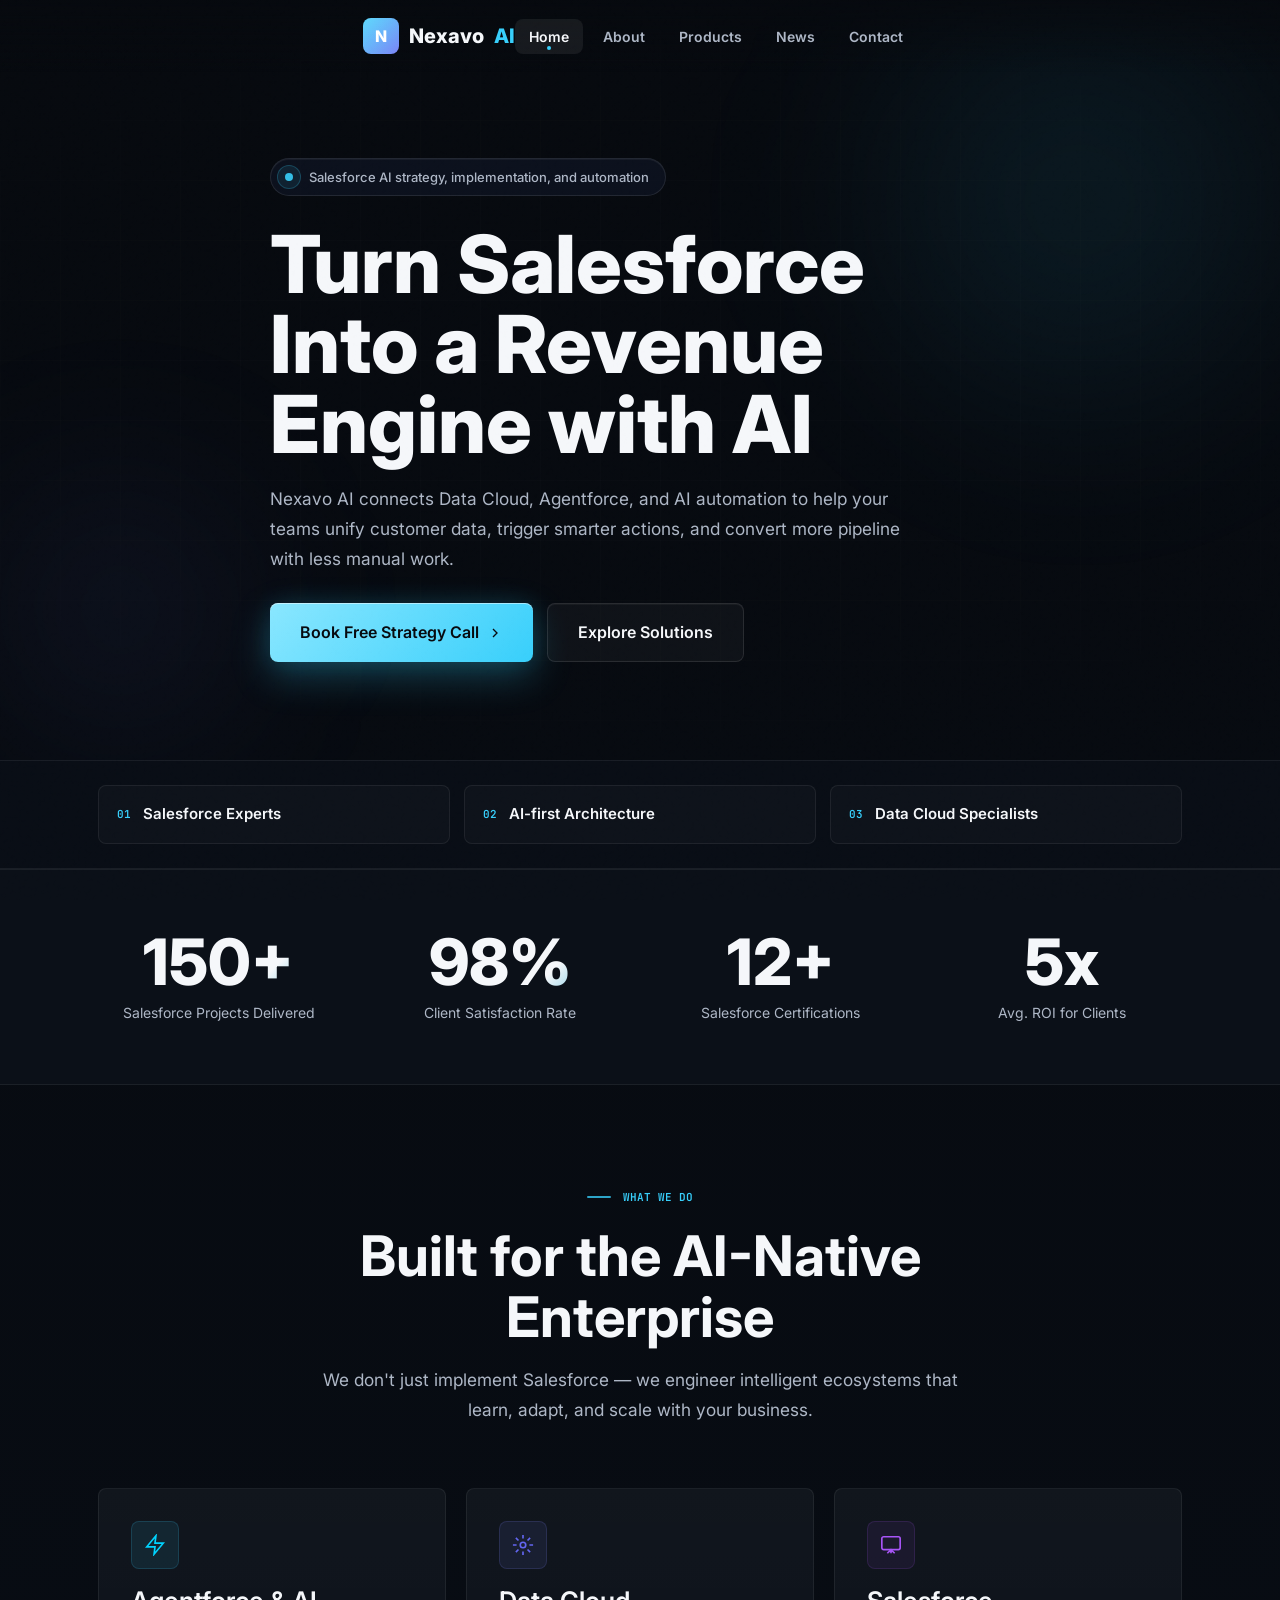
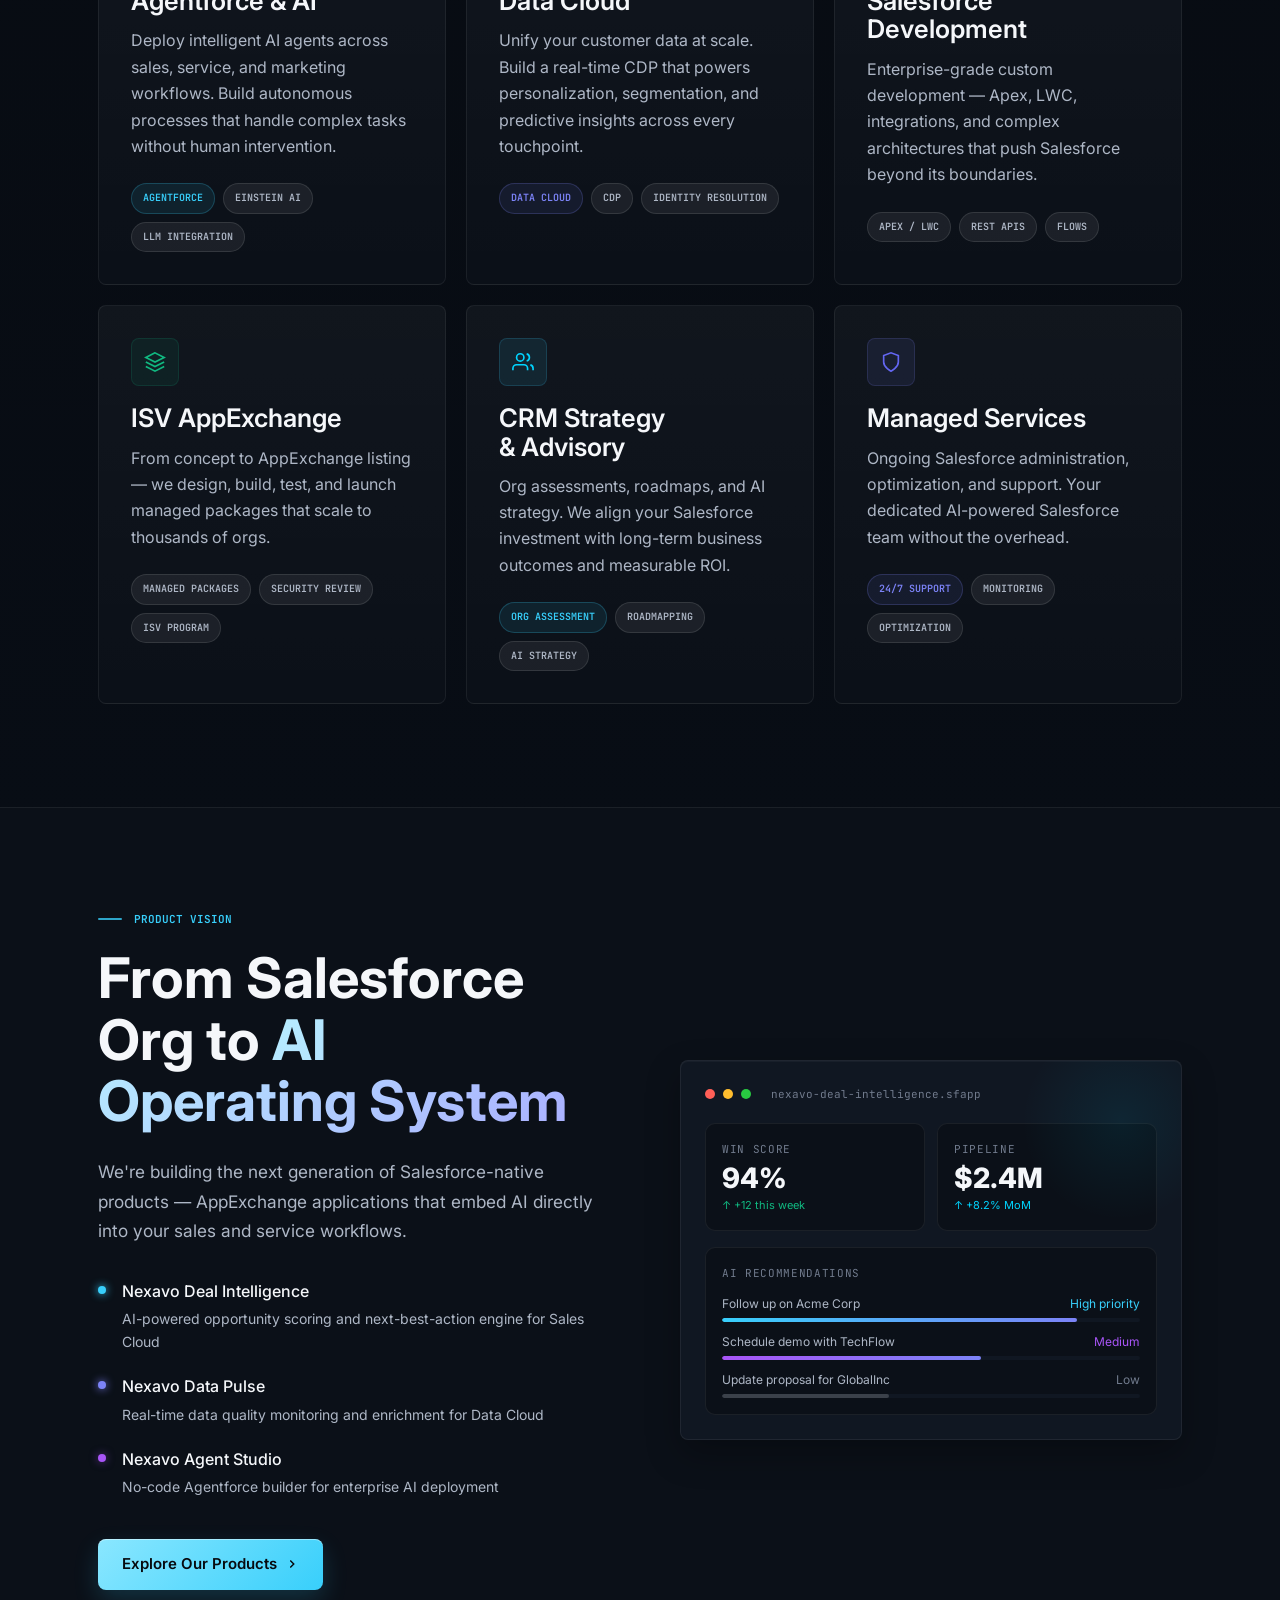
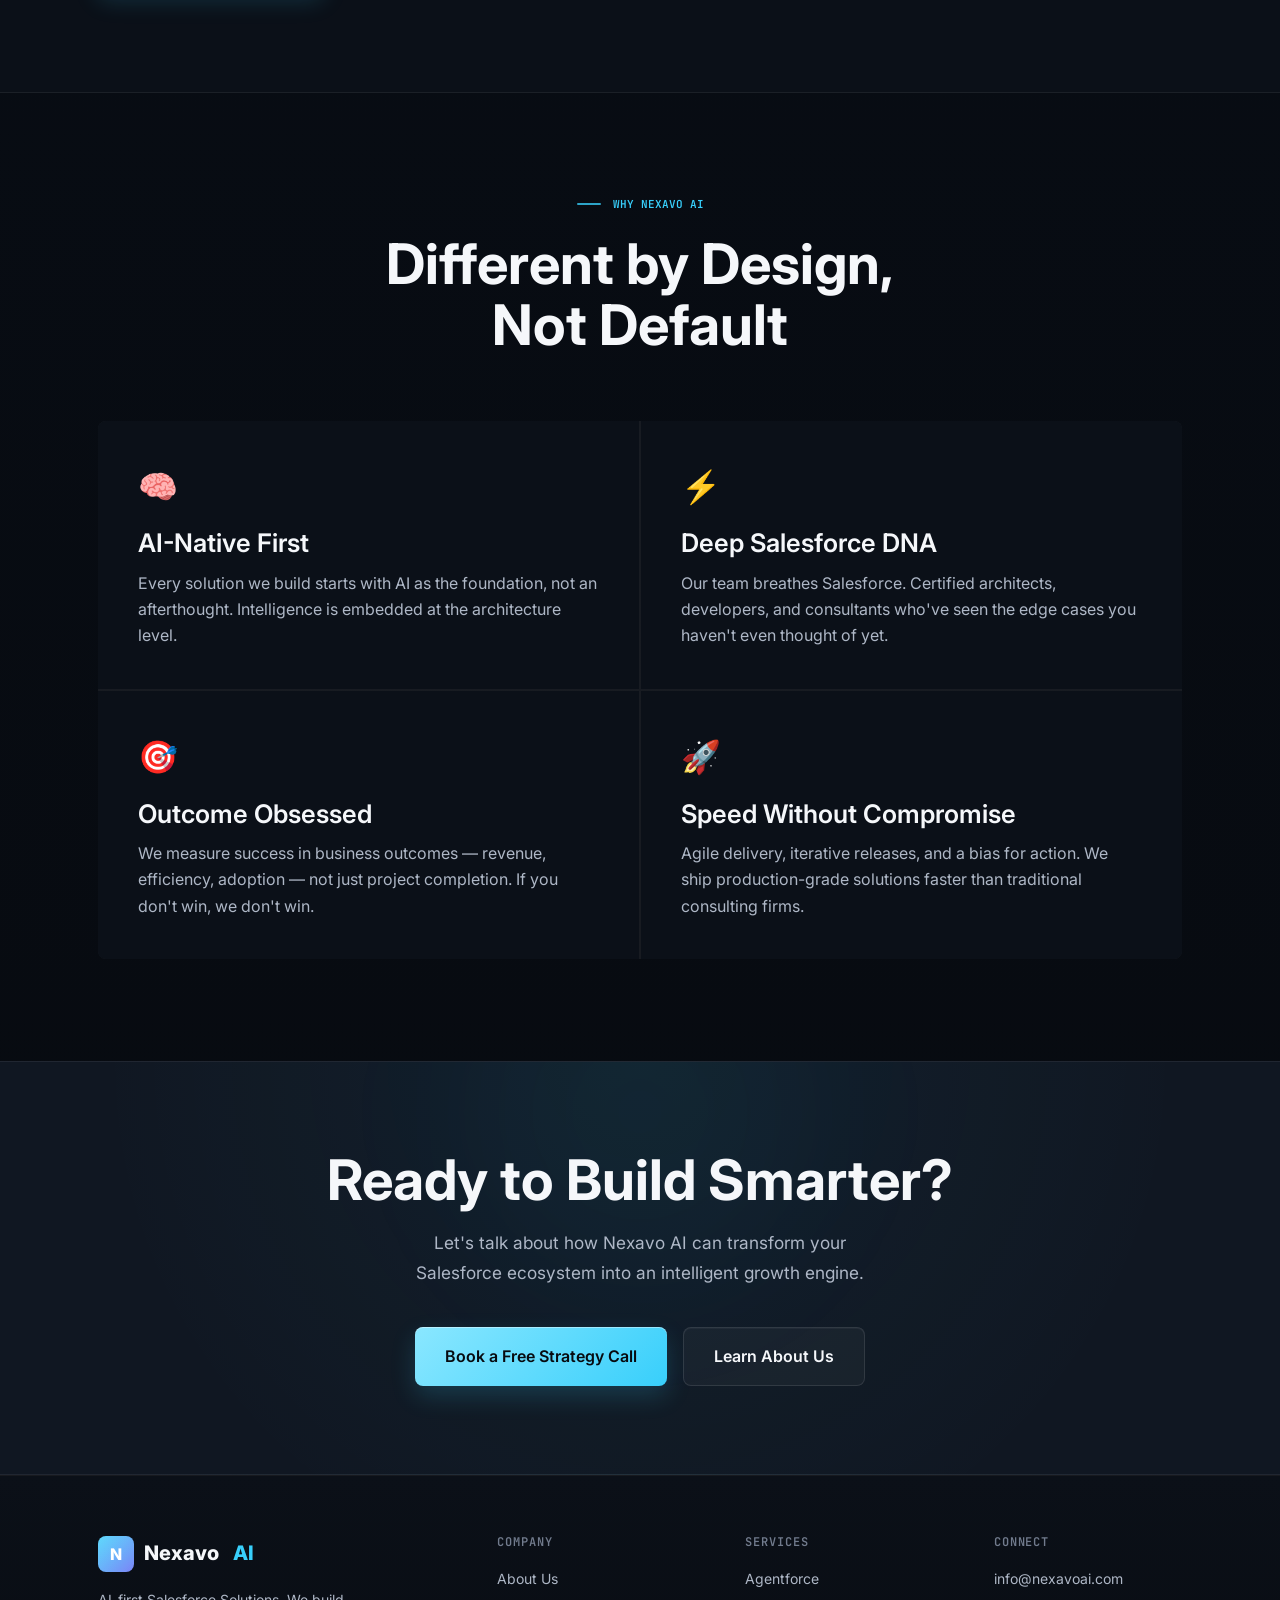
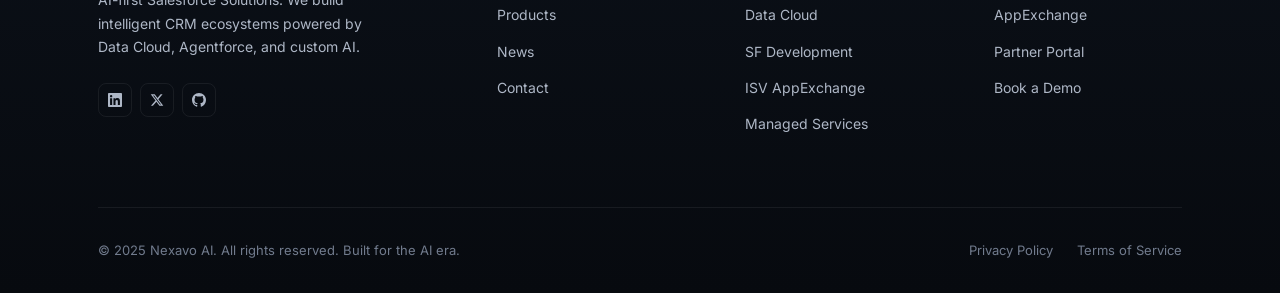
==== commit dda481dd: "fix" ====
--- a/index.html
+++ b/index.html
@@ -3,9 +3,9 @@
 <head>
   <meta charset="UTF-8" />
   <meta name="viewport" content="width=device-width, initial-scale=1.0" />
-  <meta name="description" content="Nexavo AI — AI-first Salesforce Solutions. Expertise in Salesforce development, Data Cloud, Agentforce, and ISV AppExchange products." />
-  <meta property="og:title" content="Nexavo AI — AI-First Salesforce Solutions" />
-  <meta property="og:description" content="Transform your Salesforce ecosystem with AI-powered intelligence, Data Cloud, and enterprise-grade automation." />
+  <meta name="description" content="Turn Salesforce into a revenue engine with Data Cloud, Agentforce, and AI automation from Nexavo AI." />
+  <meta property="og:title" content="Nexavo AI — Salesforce Revenue Engine with AI" />
+  <meta property="og:description" content="Connect Data Cloud, Agentforce, and AI automation to unify customer data, trigger smarter actions, and convert more pipeline." />
   <meta property="og:type" content="website" />
   <meta name="theme-color" content="#070A0F" />
   <title>Nexavo AI — AI-First Salesforce Solutions</title>
@@ -31,9 +31,7 @@
           <li><a href="contact.html" class="nav-link">Contact</a></li>
         </ul>
 
-        <div class="nav-cta">
-          <a href="contact.html" class="btn btn-secondary">Get in Touch</a>
-          <a href="contact.html" class="btn btn-primary">Book a Demo →</a>
+        <div class="nav-cta nav-cta-minimal">
           <button class="hamburger" id="hamburger" aria-label="Menu">
             <span></span><span></span><span></span>
           </button>
@@ -49,10 +47,6 @@
     <a href="products.html" class="nav-link">Products</a>
     <a href="news.html" class="nav-link">News</a>
     <a href="contact.html" class="nav-link">Contact</a>
-    <div style="margin-top: 20px; display: flex; flex-direction: column; gap: 12px; width: 100%; max-width: 280px;">
-      <a href="contact.html" class="btn btn-secondary btn-lg w-full" style="justify-content: center;">Get in Touch</a>
-      <a href="contact.html" class="btn btn-primary btn-lg w-full" style="justify-content: center;">Book a Demo →</a>
-    </div>
   </div>
 
   <!-- ══════════════════════════ HERO ══════════════════════════ -->
@@ -62,45 +56,29 @@
     <div class="orb orb-cyan hero-orb" style="width:600px;height:600px;top:-100px;right:-100px;"></div>
     <div class="orb orb-indigo hero-orb" style="width:400px;height:400px;bottom:-50px;left:-80px;"></div>
 
-    <div class="container hero-container" style="position:relative;z-index:2;padding-top:80px;padding-bottom:100px;">
+    <div class="container hero-container" style="position:relative;z-index:2;padding-top:64px;padding-bottom:76px;">
       <div class="hero-content">
         <div class="hero-badge">
           <div class="hero-badge-dot"></div>
-          Now offering Agentforce implementations &amp; AI strategy consulting
+          Salesforce AI strategy, implementation, and automation
         </div>
 
         <div class="hero-headline">
-          <h1 class="display-xl">
-            The AI-First<br>
-            <span class="gradient-text">Salesforce Partner</span><br>
-            You've Been Waiting For
-          </h1>
+          <h1 class="display-xl">Turn Salesforce Into a Revenue Engine with AI</h1>
         </div>
 
         <p class="hero-sub body-lg">
-          We build intelligent Salesforce solutions powered by Data Cloud, Agentforce, and custom AI — turning your CRM from a system of record into a system of intelligence.
+          Nexavo AI connects Data Cloud, Agentforce, and AI automation to help your teams unify customer data, trigger smarter actions, and convert more pipeline with less manual work.
         </p>
 
         <div class="hero-actions">
-          <a href="contact.html" class="btn btn-primary btn-xl">
-            Book a Strategy Call
+          <a href="contact.html" class="btn btn-primary btn-xl btn-hero-primary">
+            Book Free Strategy Call
             <svg width="16" height="16" viewBox="0 0 24 24" fill="none" stroke="currentColor" stroke-width="2"><path d="m9 18 6-6-6-6"/></svg>
           </a>
-          <a href="products.html" class="btn btn-secondary btn-xl">Explore Products</a>
-        </div>
-
-        <!-- Trust bar -->
-        <div style="margin-top:56px;padding-top:40px;border-top:1px solid var(--border-subtle);">
-          <p class="body-sm text-muted" style="margin-bottom:20px;">Trusted Salesforce Expertise Across</p>
-          <div style="display:flex;gap:24px;flex-wrap:wrap;align-items:center;">
-            <div class="tag tag-cyan">Sales Cloud</div>
-            <div class="tag tag-cyan">Data Cloud</div>
-            <div class="tag tag-indigo">Agentforce</div>
-            <div class="tag tag-indigo">Service Cloud</div>
-            <div class="tag tag-white">AppExchange ISV</div>
-            <div class="tag tag-white">Marketing Cloud</div>
-          </div>
-        </div>
+          <a href="index.html#services" class="btn btn-secondary btn-xl">Explore Solutions</a>
+        </div>
+
       </div>
     </div>
 
@@ -153,6 +131,25 @@
   </section>
 
   <!-- ════════════════════════ STATS ══════════════════════════ -->
+  <section class="trust-section" aria-label="Nexavo AI expertise">
+    <div class="container">
+      <div class="trust-grid">
+        <div class="trust-item reveal">
+          <span>01</span>
+          <strong>Salesforce Experts</strong>
+        </div>
+        <div class="trust-item reveal reveal-delay-1">
+          <span>02</span>
+          <strong>AI-first Architecture</strong>
+        </div>
+        <div class="trust-item reveal reveal-delay-2">
+          <span>03</span>
+          <strong>Data Cloud Specialists</strong>
+        </div>
+      </div>
+    </div>
+  </section>
+
   <section style="padding:60px 0;background:var(--bg-surface);border-top:1px solid var(--border-subtle);border-bottom:1px solid var(--border-subtle);">
     <div class="container">
       <div class="stats-grid" style="display:grid;grid-template-columns:repeat(4,1fr);gap:40px;">
--- a/style.css
+++ b/style.css
@@ -4,29 +4,29 @@
    Fonts: Inter (display/body) + JetBrains Mono
    ============================================================ */
 
-@import url('https://fonts.googleapis.com/css2?family=Inter:wght@400;500;600;700;800;900&family=JetBrains+Mono:wght@400;500&display=swap');
+@import url('https://fonts.googleapis.com/css2?family=Inter:wght@400;500;600;700;800&family=JetBrains+Mono:wght@400;500&display=swap');
 
 /* ─── CSS Variables ─────────────────────────────────────── */
 :root {
   /* Colors */
   --bg-base:        #070A0F;
-  --bg-surface:     #0B111B;
-  --bg-elevated:    #111827;
+  --bg-surface:     #0B1018;
+  --bg-elevated:    #101722;
   --bg-glass:       rgba(11, 17, 27, 0.76);
 
-  --border-subtle:  rgba(255,255,255,0.075);
-  --border-default: rgba(255,255,255,0.12);
-  --border-strong:  rgba(255,255,255,0.22);
-
-  --cyan:           #00D4FF;
-  --cyan-dim:       rgba(0, 212, 255, 0.12);
-  --cyan-glow:      rgba(0, 212, 255, 0.35);
-  --indigo:         #6366F1;
-  --indigo-dim:     rgba(99, 102, 241, 0.12);
-
-  --text-primary:   #F4F7FB;
-  --text-secondary: #A7B0C2;
-  --text-muted:     #687386;
+  --border-subtle:  rgba(255,255,255,0.065);
+  --border-default: rgba(255,255,255,0.105);
+  --border-strong:  rgba(255,255,255,0.18);
+
+  --cyan:           #38CFFB;
+  --cyan-dim:       rgba(56, 207, 251, 0.09);
+  --cyan-glow:      rgba(56, 207, 251, 0.22);
+  --indigo:         #7C83F7;
+  --indigo-dim:     rgba(124, 131, 247, 0.09);
+
+  --text-primary:   #F5F7FA;
+  --text-secondary: #AEB7C6;
+  --text-muted:     #717B8D;
 
   /* Typography */
   --font-display:   'Inter', sans-serif;
@@ -35,7 +35,7 @@
 
   /* Spacing */
   --nav-height:     72px;
-  --section-y:      clamp(72px, 9vw, 128px);
+  --section-y:      clamp(72px, 8vw, 112px);
   --container-max:  1180px;
   --container-pad:  clamp(20px, 4vw, 48px);
 
@@ -45,8 +45,8 @@
   --radius-lg:      8px;
   --radius-xl:      12px;
 
-  --shadow-card:    0 1px 0 rgba(255,255,255,0.04) inset, 0 16px 42px rgba(0,0,0,0.34);
-  --shadow-glow:    0 18px 54px rgba(0,0,0,0.38), 0 0 48px rgba(0,212,255,0.13);
+  --shadow-card:    0 1px 0 rgba(255,255,255,0.035) inset, 0 14px 34px rgba(0,0,0,0.28);
+  --shadow-glow:    0 18px 46px rgba(0,0,0,0.32), 0 0 34px rgba(56,207,251,0.09);
   --transition:     all 0.22s cubic-bezier(0.2, 0.8, 0.2, 1);
 }
 
@@ -62,7 +62,7 @@
 
 body {
   background:
-    radial-gradient(circle at 50% -10%, rgba(0,212,255,0.08), transparent 28rem),
+    radial-gradient(circle at 50% -10%, rgba(56,207,251,0.045), transparent 30rem),
     linear-gradient(180deg, #070A0F 0%, #080D15 48%, #070A0F 100%);
   color: var(--text-primary);
   font-family: var(--font-body);
@@ -79,51 +79,51 @@
   background-image: url("data:image/svg+xml,%3Csvg viewBox='0 0 256 256' xmlns='http://www.w3.org/2000/svg'%3E%3Cfilter id='noise'%3E%3CfeTurbulence type='fractalNoise' baseFrequency='0.9' numOctaves='4' stitchTiles='stitch'/%3E%3C/filter%3E%3Crect width='100%25' height='100%25' filter='url(%23noise)' opacity='0.03'/%3E%3C/svg%3E");
   pointer-events: none;
   z-index: 9999;
-  opacity: 0.4;
+  opacity: 0.22;
 }
 
 img { max-width: 100%; display: block; }
 a { color: inherit; text-decoration: none; }
 ul { list-style: none; }
 button { cursor: pointer; border: none; background: none; font: inherit; }
-::selection { background: rgba(0,212,255,0.28); color: #fff; }
+::selection { background: rgba(56,207,251,0.24); color: #fff; }
 
 a:focus-visible,
 button:focus-visible,
 input:focus-visible,
 textarea:focus-visible,
 select:focus-visible {
-  outline: 2px solid rgba(0,212,255,0.7);
+  outline: 2px solid rgba(56,207,251,0.62);
   outline-offset: 3px;
 }
 
 /* ─── Typography ────────────────────────────────────────── */
 h1, h2, h3, h4, h5 {
   font-family: var(--font-display);
-  font-weight: 800;
-  line-height: 1.08;
+  font-weight: 700;
+  line-height: 1.1;
   letter-spacing: 0;
   text-wrap: balance;
 }
 
 .display-xl {
-  font-size: clamp(44px, 7vw, 84px);
-  font-weight: 900;
-  letter-spacing: 0;
-  line-height: 0.98;
-}
-.display-lg {
-  font-size: clamp(34px, 4.8vw, 60px);
+  font-size: clamp(44px, 7vw, 80px);
   font-weight: 800;
   letter-spacing: 0;
+  line-height: 1;
+}
+.display-lg {
+  font-size: clamp(34px, 4.5vw, 56px);
+  font-weight: 700;
+  letter-spacing: 0;
 }
 .display-md {
   font-size: clamp(25px, 3vw, 38px);
-  font-weight: 800;
+  font-weight: 700;
 }
 .display-sm {
   font-size: clamp(18px, 2vw, 26px);
-  font-weight: 700;
+  font-weight: 600;
 }
 
 .body-lg { font-size: clamp(16px, 1.35vw, 19px); line-height: 1.72; }
@@ -301,7 +301,7 @@
   width: min(100%, 360px);
   font-size: 22px;
   font-family: var(--font-display);
-  font-weight: 800;
+  font-weight: 600;
   padding: 14px 18px;
   text-align: center;
 }
@@ -313,7 +313,7 @@
   gap: 8px;
   font-family: var(--font-body);
   font-size: 14px;
-  font-weight: 700;
+  font-weight: 600;
   padding: 10px 18px;
   border-radius: var(--radius-sm);
   transition: var(--transition);
@@ -326,7 +326,7 @@
   content: '';
   position: absolute;
   inset: 0;
-  background: linear-gradient(120deg, transparent 20%, rgba(255,255,255,0.22), transparent 80%);
+  background: linear-gradient(120deg, transparent 20%, rgba(255,255,255,0.14), transparent 80%);
   transform: translateX(-120%);
   transition: transform 0.55s ease;
   pointer-events: none;
@@ -335,15 +335,29 @@
 .btn:hover::after { transform: translateX(120%); }
 
 .btn-primary {
-  background: linear-gradient(135deg, var(--cyan), #43E7FF);
+  background: linear-gradient(135deg, #8AE7FF, var(--cyan));
   color: #070A0F;
-  box-shadow: 0 1px 0 rgba(255,255,255,0.45) inset, 0 10px 28px rgba(0,212,255,0.22);
+  box-shadow: 0 1px 0 rgba(255,255,255,0.42) inset, 0 10px 24px rgba(56,207,251,0.18);
 }
 .btn-primary:hover {
-  transform: translateY(-2px);
-  box-shadow: 0 1px 0 rgba(255,255,255,0.5) inset, 0 16px 38px rgba(0,212,255,0.34);
+  transform: translateY(-1px);
+  box-shadow: 0 1px 0 rgba(255,255,255,0.5) inset, 0 14px 30px rgba(56,207,251,0.24);
 }
 .btn-primary:active { transform: translateY(0); }
+
+.btn-hero-primary {
+  box-shadow:
+    0 1px 0 rgba(255,255,255,0.5) inset,
+    0 14px 38px rgba(56,207,251,0.26),
+    0 0 26px rgba(56,207,251,0.12);
+}
+
+.btn-hero-primary:hover {
+  box-shadow:
+    0 1px 0 rgba(255,255,255,0.56) inset,
+    0 18px 44px rgba(56,207,251,0.31),
+    0 0 30px rgba(56,207,251,0.16);
+}
 
 .btn-secondary {
   background: rgba(255,255,255,0.035);
@@ -352,9 +366,9 @@
   box-shadow: 0 1px 0 rgba(255,255,255,0.04) inset;
 }
 .btn-secondary:hover {
-  border-color: rgba(0,212,255,0.28);
-  background: rgba(0,212,255,0.07);
-  transform: translateY(-2px);
+  border-color: rgba(56,207,251,0.22);
+  background: rgba(56,207,251,0.055);
+  transform: translateY(-1px);
 }
 
 .btn-ghost {
@@ -388,13 +402,13 @@
 }
 
 .card:hover {
-  border-color: rgba(255,255,255,0.16);
-  transform: translateY(-4px);
+  border-color: rgba(255,255,255,0.13);
+  transform: translateY(-2px);
   box-shadow: var(--shadow-card);
 }
 
 .card-glow:hover {
-  border-color: rgba(0,212,255,0.3);
+  border-color: rgba(56,207,251,0.2);
   box-shadow: var(--shadow-glow);
 }
 
@@ -402,7 +416,7 @@
   content: '';
   position: absolute;
   inset: 0;
-  background: linear-gradient(135deg, rgba(0,212,255,0.03) 0%, transparent 60%);
+  background: linear-gradient(135deg, rgba(56,207,251,0.018) 0%, transparent 60%);
   opacity: 0;
   transition: var(--transition);
 }
@@ -415,7 +429,7 @@
   gap: 6px;
   font-family: var(--font-mono);
   font-size: 10px;
-  font-weight: 700;
+  font-weight: 600;
   letter-spacing: 0;
   text-transform: uppercase;
   padding: 6px 11px;
@@ -425,12 +439,12 @@
 
 .tag-cyan {
   color: var(--cyan);
-  border-color: rgba(0,212,255,0.3);
+  border-color: rgba(56,207,251,0.22);
   background: var(--cyan-dim);
 }
 .tag-indigo {
   color: var(--indigo);
-  border-color: rgba(99,102,241,0.3);
+  border-color: rgba(124,131,247,0.22);
   background: var(--indigo-dim);
 }
 .tag-white {
@@ -452,7 +466,7 @@
   display: block;
   width: 24px;
   height: 2px;
-  background: var(--cyan);
+  background: rgba(56,207,251,0.78);
   border-radius: 2px;
 }
 
@@ -462,7 +476,7 @@
   letter-spacing: 0;
   text-transform: uppercase;
   color: var(--cyan);
-  font-weight: 700;
+  font-weight: 600;
 }
 
 /* ─── Dividers ──────────────────────────────────────────── */
@@ -482,11 +496,11 @@
 }
 
 .orb-cyan {
-  background: radial-gradient(circle, rgba(0,212,255,0.18) 0%, transparent 70%);
+  background: radial-gradient(circle, rgba(56,207,251,0.1) 0%, transparent 70%);
 }
 
 .orb-indigo {
-  background: radial-gradient(circle, rgba(99,102,241,0.15) 0%, transparent 70%);
+  background: radial-gradient(circle, rgba(124,131,247,0.085) 0%, transparent 70%);
 }
 
 /* ─── Grid Background Pattern ───────────────────────────── */
@@ -494,10 +508,11 @@
   position: absolute;
   inset: 0;
   background-image:
-    linear-gradient(rgba(255,255,255,0.03) 1px, transparent 1px),
-    linear-gradient(90deg, rgba(255,255,255,0.03) 1px, transparent 1px);
+    linear-gradient(rgba(255,255,255,0.016) 1px, transparent 1px),
+    linear-gradient(90deg, rgba(255,255,255,0.016) 1px, transparent 1px);
   background-size: 60px 60px;
   mask-image: radial-gradient(ellipse 80% 60% at 50% 50%, black 40%, transparent 100%);
+  opacity: 0.7;
   pointer-events: none;
 }
 
@@ -505,10 +520,10 @@
 .stat-number {
   font-family: var(--font-display);
   font-size: clamp(36px, 5vw, 64px);
-  font-weight: 900;
+  font-weight: 800;
   letter-spacing: 0;
   line-height: 1;
-  background: linear-gradient(135deg, var(--text-primary) 60%, var(--cyan));
+  background: linear-gradient(135deg, var(--text-primary) 70%, rgba(56,207,251,0.86));
   -webkit-background-clip: text;
   -webkit-text-fill-color: transparent;
   background-clip: text;
@@ -516,7 +531,7 @@
 
 /* ─── Gradient Text ─────────────────────────────────────── */
 .gradient-text {
-  background: linear-gradient(135deg, var(--cyan) 0%, var(--indigo) 100%);
+  background: linear-gradient(135deg, #B7EEFF 0%, #AAB0FF 100%);
   -webkit-background-clip: text;
   -webkit-text-fill-color: transparent;
   background-clip: text;
@@ -524,7 +539,7 @@
 
 /* ─── Hero Section ──────────────────────────────────────── */
 .hero {
-  min-height: 100svh;
+  min-height: min(760px, 100svh);
   display: flex;
   align-items: center;
   position: relative;
@@ -535,19 +550,19 @@
 .hero-content {
   position: relative;
   z-index: 2;
-  max-width: 800px;
+  max-width: 760px;
 }
 
 .hero-badge {
   display: inline-flex;
   align-items: center;
   gap: 8px;
-  background: rgba(17,24,39,0.74);
-  border: 1px solid rgba(255,255,255,0.12);
+  background: rgba(17,24,39,0.62);
+  border: 1px solid rgba(255,255,255,0.095);
   border-radius: 100px;
   padding: 6px 16px 6px 6px;
   font-size: 13px;
-  font-weight: 600;
+  font-weight: 500;
   color: var(--text-secondary);
   margin-bottom: 28px;
   animation: fadeSlideUp 0.6s ease both;
@@ -558,7 +573,7 @@
   width: 24px;
   height: 24px;
   background: var(--cyan-dim);
-  border: 1px solid rgba(0,212,255,0.3);
+  border: 1px solid rgba(56,207,251,0.22);
   border-radius: 50%;
   display: flex;
   align-items: center;
@@ -571,20 +586,24 @@
   content: '';
   width: 8px;
   height: 8px;
-  background: var(--cyan);
+  background: rgba(56,207,251,0.9);
   border-radius: 50%;
   animation: pulse 2s infinite;
 }
 
 .hero-headline {
-  margin-bottom: 24px;
+  margin-bottom: 20px;
   animation: fadeSlideUp 0.6s 0.1s ease both;
 }
 
+.hero-headline .display-xl {
+  max-width: 740px;
+}
+
 .hero-sub {
-  max-width: 600px;
+  max-width: 640px;
   color: var(--text-secondary);
-  margin-bottom: 36px;
+  margin-bottom: 30px;
   animation: fadeSlideUp 0.6s 0.2s ease both;
 }
 
@@ -596,14 +615,43 @@
 }
 
 .hero-visual {
-  position: absolute;
-  right: -60px;
-  top: 50%;
-  transform: translateY(-50%);
-  width: 600px;
-  height: 600px;
-  z-index: 1;
-  animation: fadeIn 1s 0.4s ease both;
+  display: none;
+}
+
+.trust-section {
+  padding: 24px 0;
+  background: rgba(11,17,27,0.56);
+  border-top: 1px solid var(--border-subtle);
+  border-bottom: 1px solid var(--border-subtle);
+}
+
+.trust-grid {
+  display: grid;
+  grid-template-columns: repeat(3, 1fr);
+  gap: 14px;
+}
+
+.trust-item {
+  display: flex;
+  align-items: center;
+  gap: 12px;
+  padding: 16px 18px;
+  background: rgba(255,255,255,0.024);
+  border: 1px solid var(--border-subtle);
+  border-radius: var(--radius-md);
+}
+
+.trust-item span {
+  font-family: var(--font-mono);
+  font-size: 11px;
+  font-weight: 600;
+  color: var(--cyan);
+}
+
+.trust-item strong {
+  font-size: 15px;
+  font-weight: 600;
+  color: var(--text-primary);
 }
 
 /* ─── Feature Icon ──────────────────────────────────────── */
@@ -615,19 +663,19 @@
   align-items: center;
   justify-content: center;
   font-size: 22px;
-  margin-bottom: 20px;
+  margin-bottom: 18px;
   flex-shrink: 0;
 }
 
-.icon-cyan { background: var(--cyan-dim); border: 1px solid rgba(0,212,255,0.2); }
-.icon-indigo { background: var(--indigo-dim); border: 1px solid rgba(99,102,241,0.2); }
-.icon-purple { background: rgba(168,85,247,0.1); border: 1px solid rgba(168,85,247,0.2); }
-.icon-emerald { background: rgba(16,185,129,0.1); border: 1px solid rgba(16,185,129,0.2); }
+.icon-cyan { background: var(--cyan-dim); border: 1px solid rgba(56,207,251,0.16); }
+.icon-indigo { background: var(--indigo-dim); border: 1px solid rgba(124,131,247,0.16); }
+.icon-purple { background: rgba(168,85,247,0.075); border: 1px solid rgba(168,85,247,0.14); }
+.icon-emerald { background: rgba(16,185,129,0.075); border: 1px solid rgba(16,185,129,0.14); }
 
 /* ─── CTA Strip ─────────────────────────────────────────── */
 .cta-strip {
   background:
-    radial-gradient(circle at 50% 0%, rgba(0,212,255,0.1), transparent 32rem),
+    radial-gradient(circle at 50% 0%, rgba(56,207,251,0.055), transparent 34rem),
     var(--bg-elevated);
   border-top: 1px solid var(--border-subtle);
   border-bottom: 1px solid var(--border-subtle);
@@ -772,8 +820,8 @@
 .social-link:hover {
   border-color: var(--border-strong);
   color: var(--text-primary);
-  background: rgba(0,212,255,0.08);
-  transform: translateY(-2px);
+  background: rgba(56,207,251,0.055);
+  transform: translateY(-1px);
 }
 
 /* ─── Form ──────────────────────────────────────────────── */
@@ -813,7 +861,7 @@
 .form-select:focus {
   border-color: var(--cyan);
   background: rgba(17,24,39,0.95);
-  box-shadow: 0 0 0 4px rgba(0,212,255,0.12);
+  box-shadow: 0 0 0 4px rgba(56,207,251,0.09);
 }
 
 .form-textarea { resize: vertical; min-height: 140px; }
@@ -858,7 +906,7 @@
   gap: 14px;
   align-items: start;
   padding: 16px;
-  background: rgba(255,255,255,0.035);
+  background: rgba(255,255,255,0.026);
   border: 1px solid var(--border-subtle);
   border-radius: var(--radius-md);
 }
@@ -871,11 +919,11 @@
   height: 34px;
   border-radius: var(--radius-sm);
   background: var(--cyan-dim);
-  border: 1px solid rgba(0,212,255,0.22);
+  border: 1px solid rgba(56,207,251,0.16);
   color: var(--cyan);
   font-family: var(--font-mono);
   font-size: 12px;
-  font-weight: 700;
+  font-weight: 600;
 }
 
 .contact-highlights p {
@@ -886,9 +934,9 @@
 
 .contact-panel {
   background:
-    linear-gradient(180deg, rgba(255,255,255,0.035), transparent),
+    linear-gradient(180deg, rgba(255,255,255,0.026), transparent),
     rgba(11,17,27,0.86);
-  border: 1px solid rgba(255,255,255,0.12);
+  border: 1px solid rgba(255,255,255,0.105);
   border-radius: var(--radius-xl);
   padding: clamp(24px, 4vw, 40px);
   box-shadow: var(--shadow-card);
@@ -934,9 +982,9 @@
 }
 
 .product-card:hover {
-  border-color: rgba(0,212,255,0.25);
-  transform: translateY(-5px);
-  box-shadow: 0 24px 64px rgba(0,0,0,0.42), 0 0 44px rgba(0,212,255,0.09);
+  border-color: rgba(56,207,251,0.18);
+  transform: translateY(-3px);
+  box-shadow: 0 20px 48px rgba(0,0,0,0.34), 0 0 30px rgba(56,207,251,0.055);
 }
 
 .product-card-header {
@@ -955,9 +1003,9 @@
   font-size: 10px;
   letter-spacing: 0;
   text-transform: uppercase;
-  background: rgba(0,212,255,0.15);
+  background: rgba(56,207,251,0.1);
   color: var(--cyan);
-  border: 1px solid rgba(0,212,255,0.25);
+  border: 1px solid rgba(56,207,251,0.18);
   padding: 4px 10px;
   border-radius: 100px;
 }
@@ -972,8 +1020,8 @@
 }
 
 .blog-card:hover {
-  border-color: rgba(255,255,255,0.16);
-  transform: translateY(-4px);
+  border-color: rgba(255,255,255,0.13);
+  transform: translateY(-2px);
   box-shadow: var(--shadow-card);
 }
 
@@ -987,7 +1035,7 @@
   content: '';
   position: absolute;
   inset: 0;
-  background: linear-gradient(180deg, transparent 45%, rgba(7,10,15,0.3));
+  background: linear-gradient(180deg, transparent 45%, rgba(7,10,15,0.22));
   pointer-events: none;
 }
 
@@ -1033,8 +1081,8 @@
 }
 
 @keyframes pulse {
-  0%, 100% { box-shadow: 0 0 0 0 rgba(0,212,255,0.6); }
-  50% { box-shadow: 0 0 0 6px rgba(0,212,255,0); }
+  0%, 100% { box-shadow: 0 0 0 0 rgba(56,207,251,0.42); }
+  50% { box-shadow: 0 0 0 6px rgba(56,207,251,0); }
 }
 
 @keyframes float {
@@ -1114,8 +1162,8 @@
     gap: 24px !important;
   }
   .hero-container {
-    padding-top: 48px !important;
-    padding-bottom: 72px !important;
+    padding-top: 44px !important;
+    padding-bottom: 58px !important;
   }
   .hero-badge {
     max-width: 100%;
@@ -1147,6 +1195,12 @@
     gap: 8px;
   }
   .footer-grid { margin-bottom: 40px; }
+  .trust-grid {
+    grid-template-columns: 1fr;
+  }
+  .trust-item {
+    padding: 15px 16px;
+  }
   .contact-hero {
     min-height: auto;
   }
@@ -1158,6 +1212,15 @@
 @media (max-width: 480px) {
   .display-xl { font-size: clamp(38px, 12vw, 48px); }
   .display-lg { font-size: clamp(30px, 10vw, 38px); }
+  .hero {
+    min-height: auto;
+  }
+  .hero-sub {
+    margin-bottom: 24px;
+  }
+  .hero-actions {
+    gap: 10px;
+  }
   .btn-xl,
   .btn-lg {
     padding: 13px 18px;
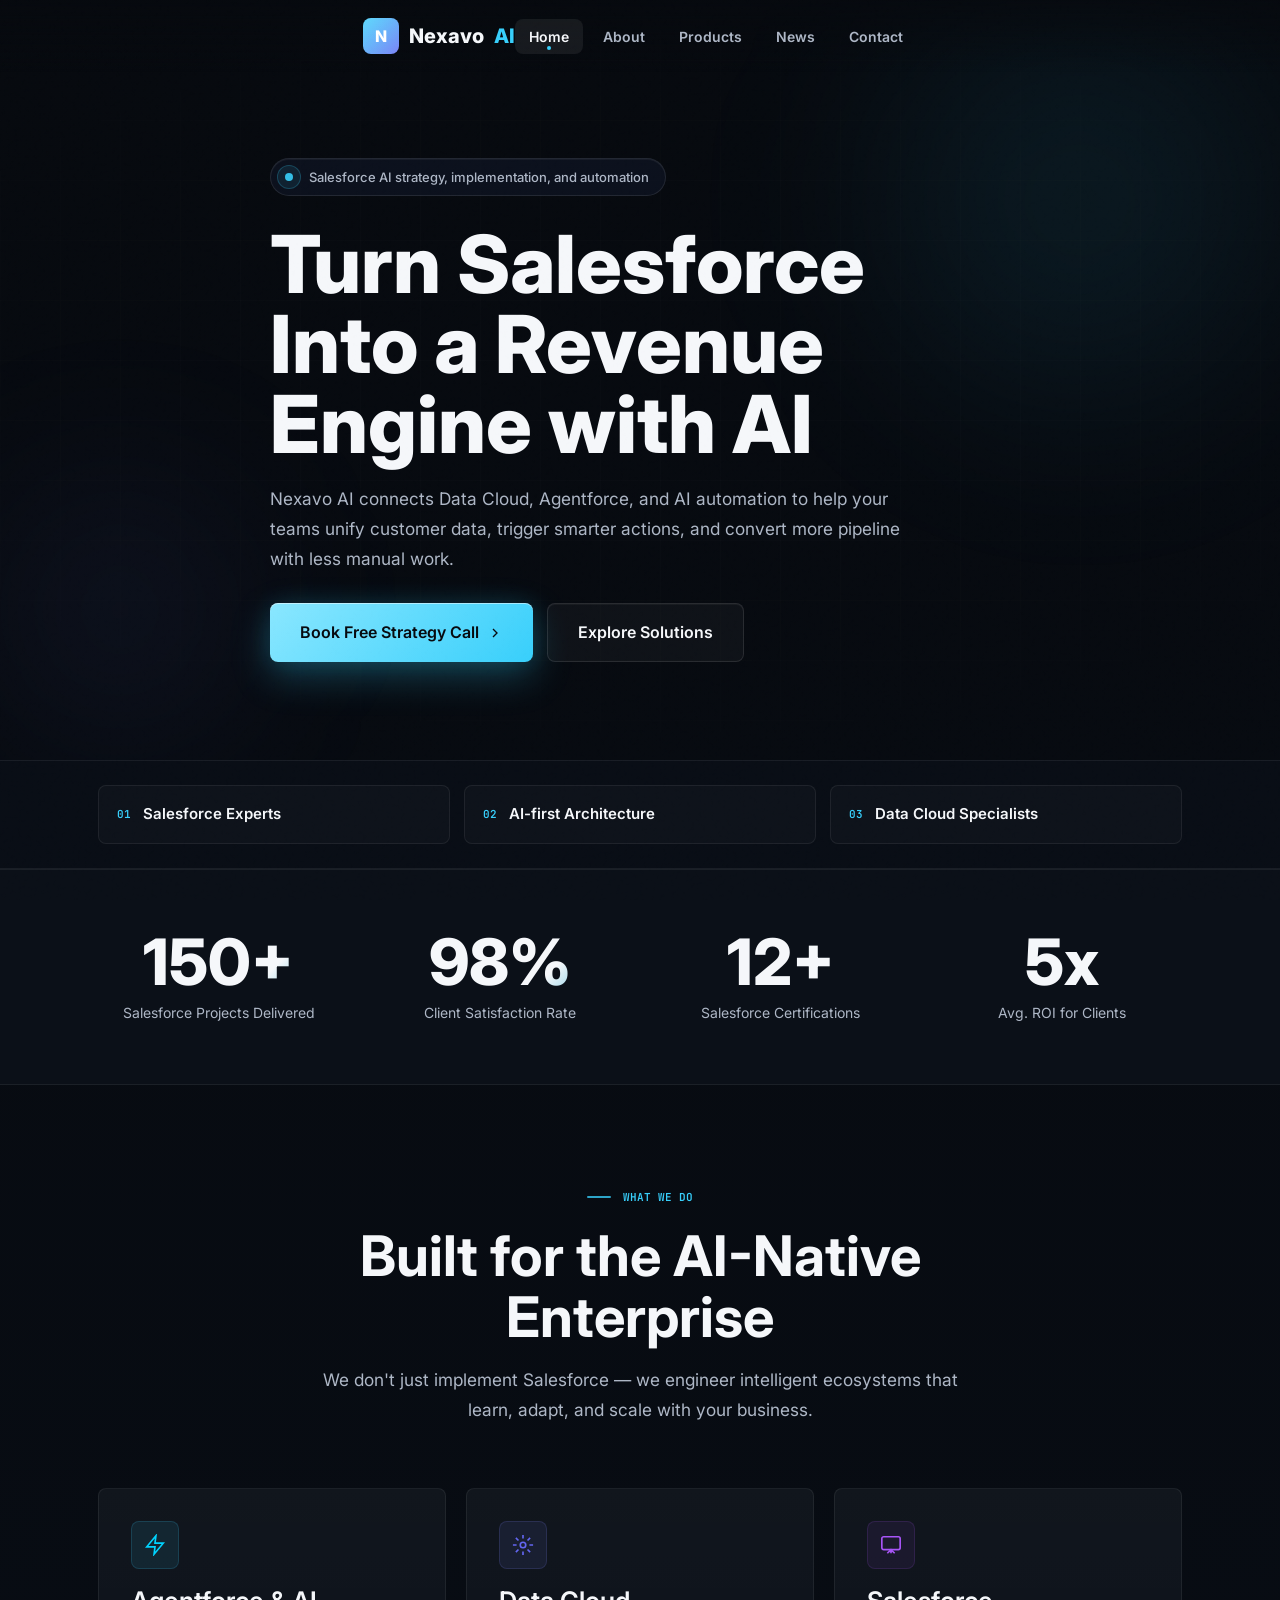
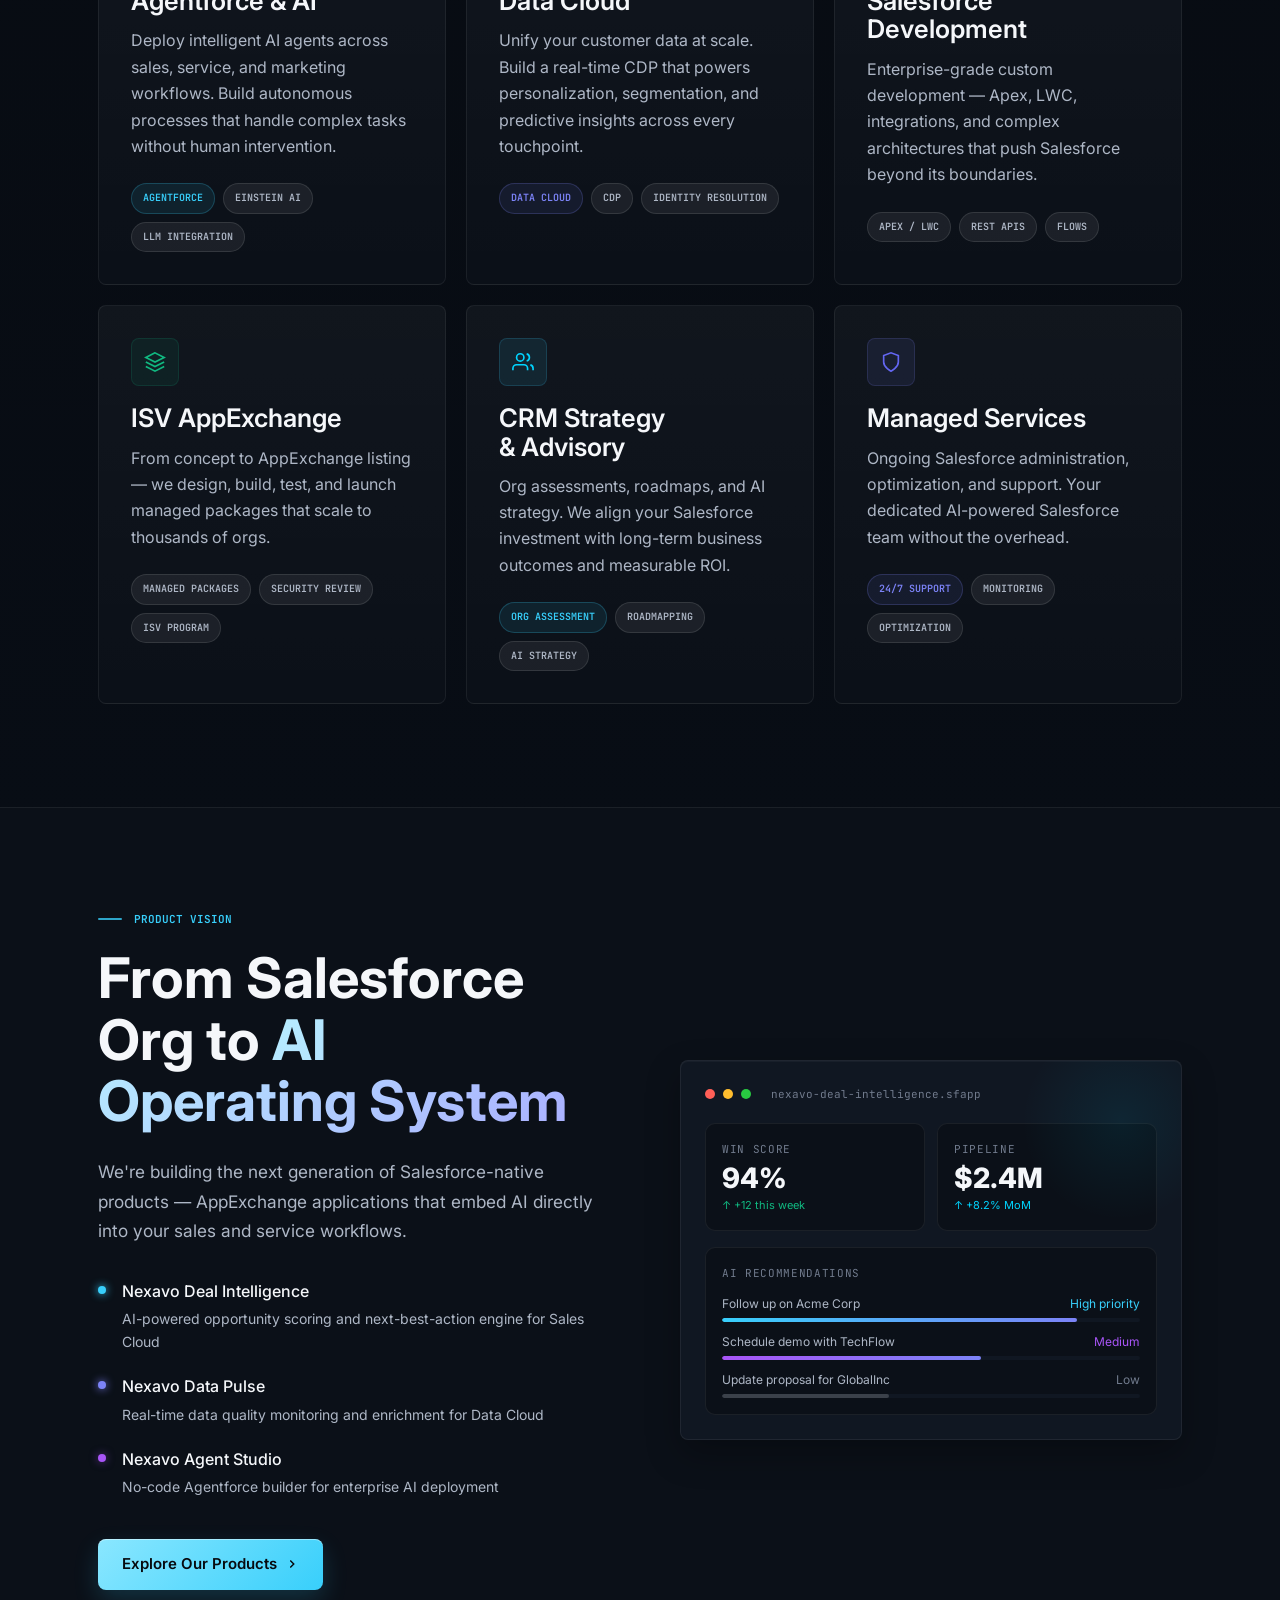
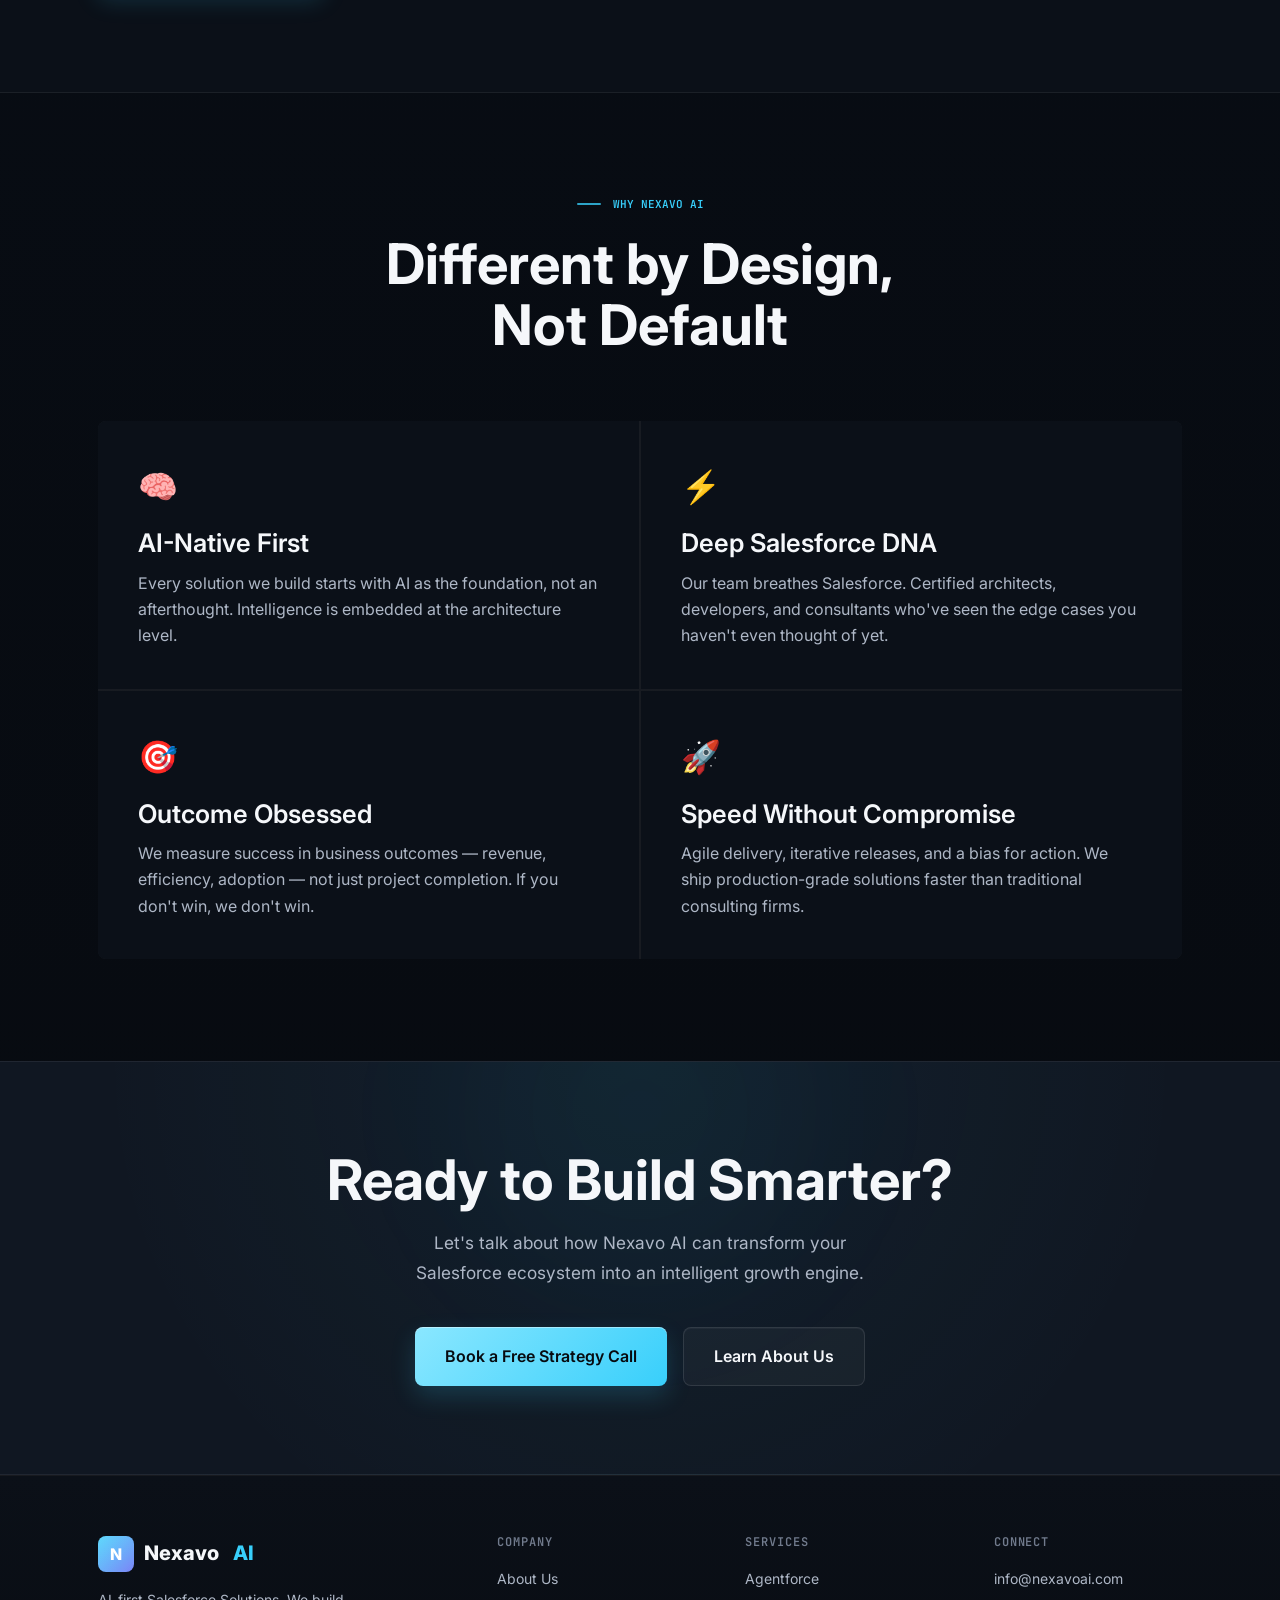
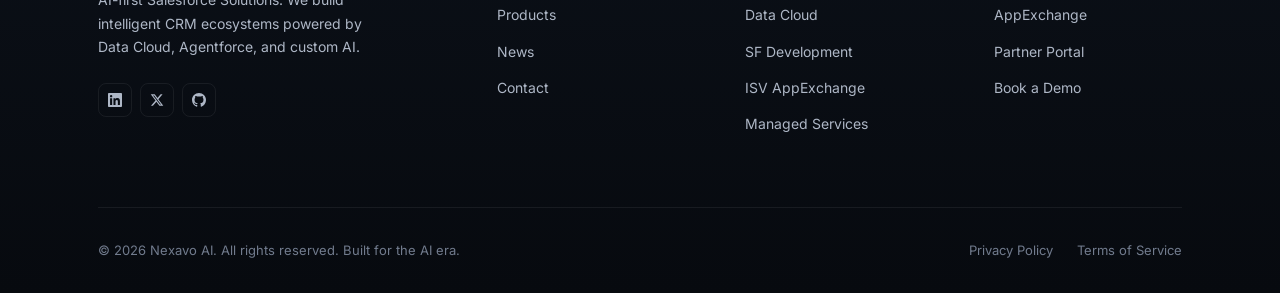
==== commit e6caa342: "year fix" ====
--- a/index.html
+++ b/index.html
@@ -502,7 +502,7 @@
       </div>
 
       <div class="footer-bottom">
-        <p>© 2025 Nexavo AI. All rights reserved. Built for the AI era.</p>
+        <p>© 2026 Nexavo AI. All rights reserved. Built for the AI era.</p>
         <div style="display:flex;gap:24px;">
           <a style="font-size:13px;color:var(--text-muted);" aria-disabled="true">Privacy Policy</a>
           <a style="font-size:13px;color:var(--text-muted);" aria-disabled="true">Terms of Service</a>
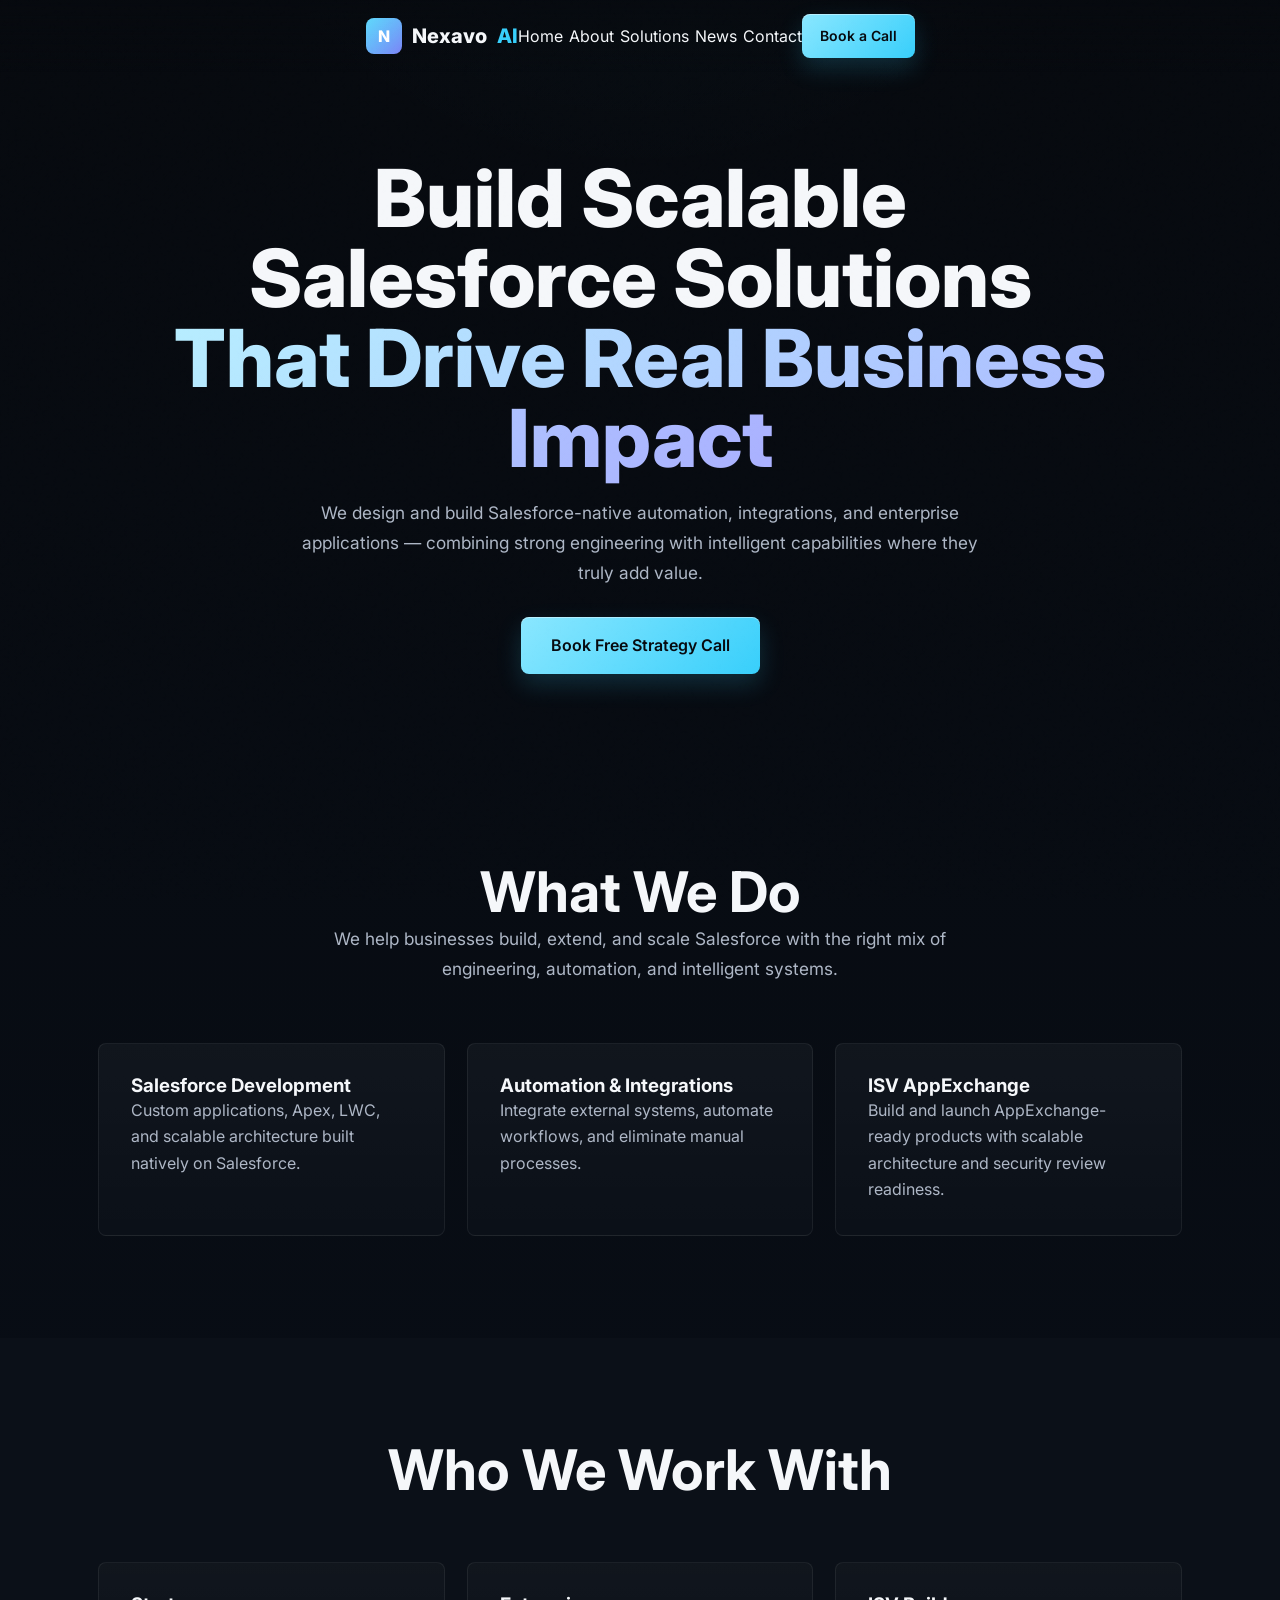
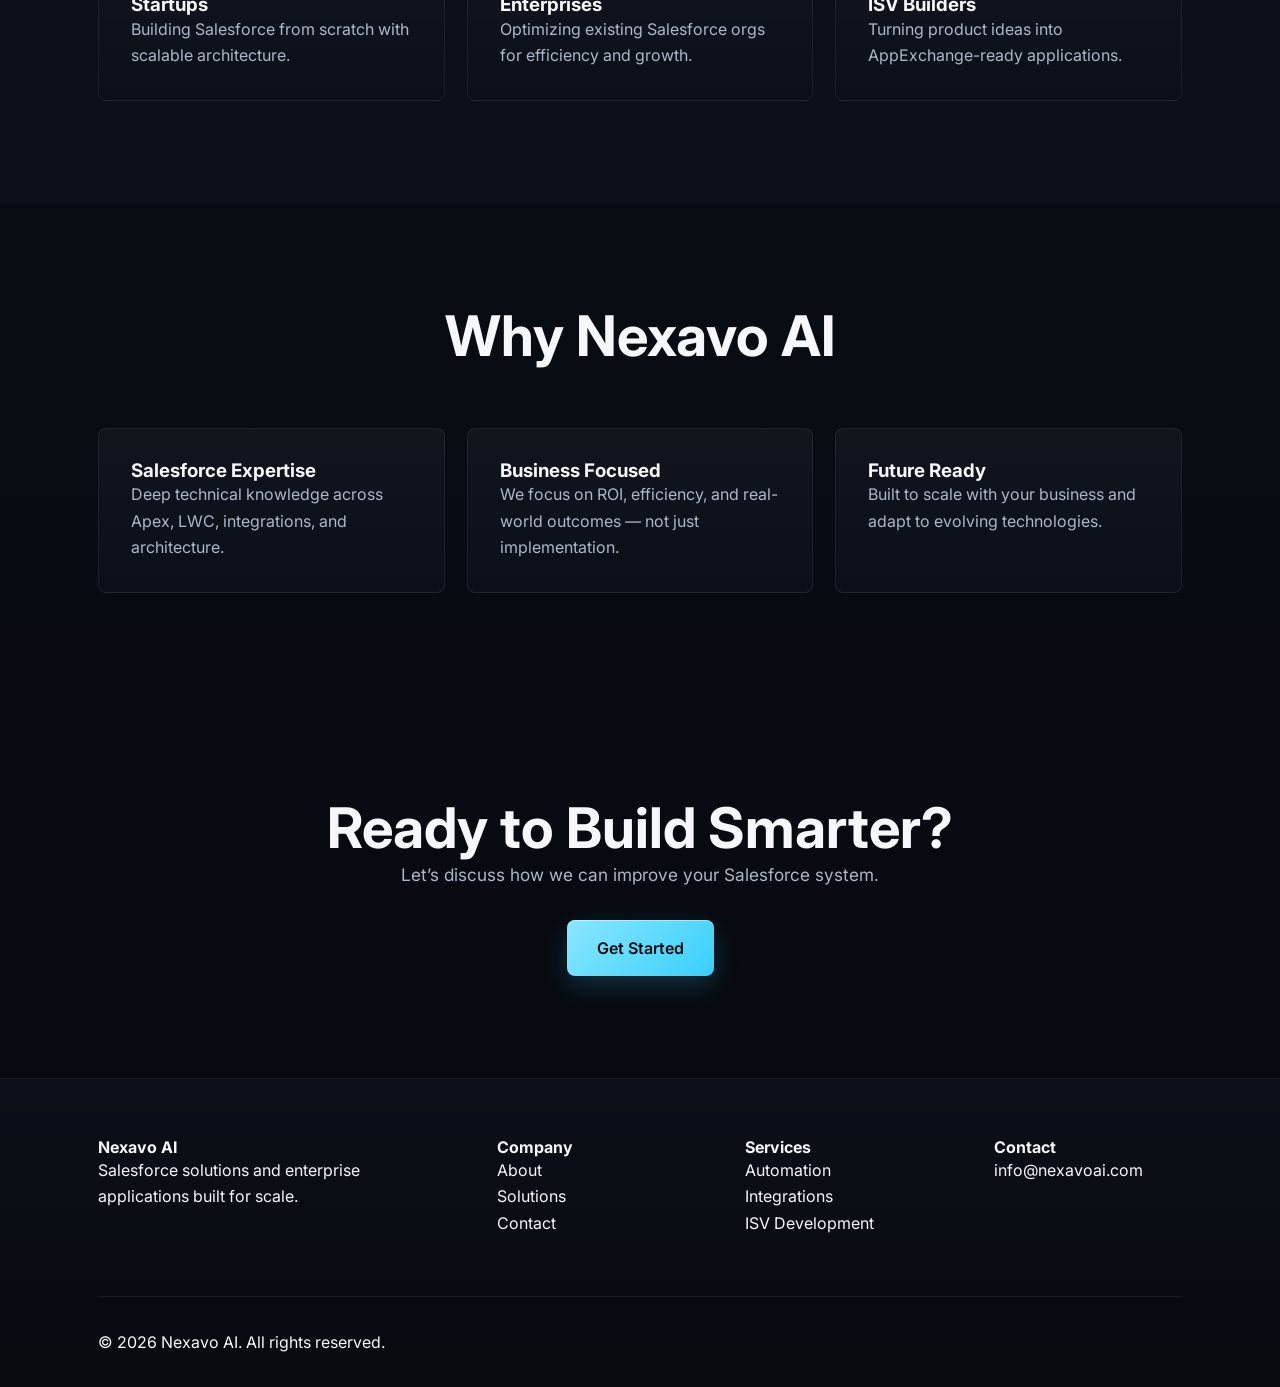
==== commit bdc969a0: "update" ====
--- a/index.html
+++ b/index.html
@@ -3,514 +3,215 @@
 <head>
   <meta charset="UTF-8" />
   <meta name="viewport" content="width=device-width, initial-scale=1.0" />
-  <meta name="description" content="Turn Salesforce into a revenue engine with Data Cloud, Agentforce, and AI automation from Nexavo AI." />
-  <meta property="og:title" content="Nexavo AI — Salesforce Revenue Engine with AI" />
-  <meta property="og:description" content="Connect Data Cloud, Agentforce, and AI automation to unify customer data, trigger smarter actions, and convert more pipeline." />
-  <meta property="og:type" content="website" />
-  <meta name="theme-color" content="#070A0F" />
-  <title>Nexavo AI — AI-First Salesforce Solutions</title>
+  <meta name="description" content="Salesforce solutions, automation, and AppExchange development by Nexavo AI." />
+  <title>Nexavo AI — Salesforce Solutions & Automation</title>
   <link rel="stylesheet" href="style.css" />
-  <link rel="icon" type="image/svg+xml" href="data:image/svg+xml,<svg xmlns='http://www.w3.org/2000/svg' viewBox='0 0 36 36'><rect width='36' height='36' rx='10' fill='url(%23g)'/><defs><linearGradient id='g' x1='0' y1='0' x2='1' y2='1'><stop offset='0' stop-color='%2300D4FF'/><stop offset='1' stop-color='%236366F1'/></linearGradient></defs><text x='8' y='26' font-size='20' font-weight='900' fill='white' font-family='sans-serif'>N</text></svg>" />
 </head>
+
 <body>
 
-  <!-- ═══════════════════════════ NAV ══════════════════════════ -->
-  <nav class="nav" id="nav">
-    <div class="container">
-      <div class="nav-inner">
-        <a href="index.html" class="nav-logo">
-          <div class="logo-mark">N</div>
-          Nexavo <span class="text-accent">AI</span>
-        </a>
-
-        <ul class="nav-links">
-          <li><a href="index.html" class="nav-link">Home</a></li>
-          <li><a href="about.html" class="nav-link">About</a></li>
-          <li><a href="products.html" class="nav-link">Products</a></li>
-          <li><a href="news.html" class="nav-link">News</a></li>
-          <li><a href="contact.html" class="nav-link">Contact</a></li>
+<!-- NAV -->
+<nav class="nav">
+  <div class="container">
+    <div class="nav-inner">
+      <a href="index.html" class="nav-logo">
+        <div class="logo-mark">N</div>
+        Nexavo <span class="text-accent">AI</span>
+      </a>
+
+      <ul class="nav-links">
+        <li><a href="index.html">Home</a></li>
+        <li><a href="about.html">About</a></li>
+        <li><a href="products.html">Solutions</a></li>
+        <li><a href="news.html">News</a></li>
+        <li><a href="contact.html">Contact</a></li>
+      </ul>
+
+      <a href="contact.html" class="btn btn-primary">Book a Call</a>
+    </div>
+  </div>
+</nav>
+
+<!-- HERO -->
+<section class="hero">
+  <div class="container text-center">
+
+    <h1 class="display-xl">
+      Build Scalable Salesforce Solutions<br>
+      <span class="gradient-text">That Drive Real Business Impact</span>
+    </h1>
+
+    <p class="body-lg text-muted" style="max-width:700px;margin:20px auto;">
+      We design and build Salesforce-native automation, integrations, and enterprise applications —
+      combining strong engineering with intelligent capabilities where they truly add value.
+    </p>
+
+    <div style="margin-top:30px;">
+      <a href="contact.html" class="btn btn-primary btn-xl">Book Free Strategy Call</a>
+    </div>
+
+  </div>
+</section>
+
+<!-- WHAT WE DO -->
+<section class="section">
+  <div class="container">
+
+    <div class="text-center" style="max-width:700px;margin:0 auto 60px;">
+      <h2 class="display-lg">What We Do</h2>
+      <p class="body-lg text-muted">
+        We help businesses build, extend, and scale Salesforce with the right mix of engineering, automation, and intelligent systems.
+      </p>
+    </div>
+
+    <div class="grid-3">
+
+      <div class="card">
+        <h3>Salesforce Development</h3>
+        <p class="text-muted">
+          Custom applications, Apex, LWC, and scalable architecture built natively on Salesforce.
+        </p>
+      </div>
+
+      <div class="card">
+        <h3>Automation & Integrations</h3>
+        <p class="text-muted">
+          Integrate external systems, automate workflows, and eliminate manual processes.
+        </p>
+      </div>
+
+      <div class="card">
+        <h3>ISV AppExchange</h3>
+        <p class="text-muted">
+          Build and launch AppExchange-ready products with scalable architecture and security review readiness.
+        </p>
+      </div>
+
+    </div>
+
+  </div>
+</section>
+
+<!-- WHO WE WORK WITH -->
+<section class="section" style="background:var(--bg-surface);">
+  <div class="container">
+
+    <div class="text-center" style="max-width:700px;margin:0 auto 60px;">
+      <h2 class="display-lg">Who We Work With</h2>
+    </div>
+
+    <div class="grid-3">
+
+      <div class="card">
+        <h3>Startups</h3>
+        <p class="text-muted">Building Salesforce from scratch with scalable architecture.</p>
+      </div>
+
+      <div class="card">
+        <h3>Enterprises</h3>
+        <p class="text-muted">Optimizing existing Salesforce orgs for efficiency and growth.</p>
+      </div>
+
+      <div class="card">
+        <h3>ISV Builders</h3>
+        <p class="text-muted">Turning product ideas into AppExchange-ready applications.</p>
+      </div>
+
+    </div>
+
+  </div>
+</section>
+
+<!-- WHY US -->
+<section class="section">
+  <div class="container">
+
+    <div class="text-center" style="max-width:600px;margin:0 auto 60px;">
+      <h2 class="display-lg">Why Nexavo AI</h2>
+    </div>
+
+    <div class="grid-3">
+
+      <div class="card">
+        <h3>Salesforce Expertise</h3>
+        <p class="text-muted">Deep technical knowledge across Apex, LWC, integrations, and architecture.</p>
+      </div>
+
+      <div class="card">
+        <h3>Business Focused</h3>
+        <p class="text-muted">We focus on ROI, efficiency, and real-world outcomes — not just implementation.</p>
+      </div>
+
+      <div class="card">
+        <h3>Future Ready</h3>
+        <p class="text-muted">Built to scale with your business and adapt to evolving technologies.</p>
+      </div>
+
+    </div>
+
+  </div>
+</section>
+
+<!-- CTA -->
+<section class="section text-center">
+  <div class="container">
+
+    <h2 class="display-lg">Ready to Build Smarter?</h2>
+    <p class="body-lg text-muted" style="margin-bottom:30px;">
+      Let’s discuss how we can improve your Salesforce system.
+    </p>
+
+    <a href="contact.html" class="btn btn-primary btn-xl">Get Started</a>
+
+  </div>
+</section>
+
+<!-- FOOTER -->
+<footer class="footer">
+  <div class="container">
+
+    <div class="footer-grid">
+
+      <div>
+        <h4>Nexavo AI</h4>
+        <p>Salesforce solutions and enterprise applications built for scale.</p>
+      </div>
+
+      <div>
+        <h4>Company</h4>
+        <ul>
+          <li><a href="about.html">About</a></li>
+          <li><a href="products.html">Solutions</a></li>
+          <li><a href="contact.html">Contact</a></li>
         </ul>
-
-        <div class="nav-cta nav-cta-minimal">
-          <button class="hamburger" id="hamburger" aria-label="Menu">
-            <span></span><span></span><span></span>
-          </button>
-        </div>
-      </div>
-    </div>
-  </nav>
-
-  <!-- Mobile Menu -->
-  <div class="mobile-menu" id="mobileMenu">
-    <a href="index.html" class="nav-link">Home</a>
-    <a href="about.html" class="nav-link">About</a>
-    <a href="products.html" class="nav-link">Products</a>
-    <a href="news.html" class="nav-link">News</a>
-    <a href="contact.html" class="nav-link">Contact</a>
-  </div>
-
-  <!-- ══════════════════════════ HERO ══════════════════════════ -->
-  <section class="hero">
-    <!-- Background -->
-    <div class="grid-bg"></div>
-    <div class="orb orb-cyan hero-orb" style="width:600px;height:600px;top:-100px;right:-100px;"></div>
-    <div class="orb orb-indigo hero-orb" style="width:400px;height:400px;bottom:-50px;left:-80px;"></div>
-
-    <div class="container hero-container" style="position:relative;z-index:2;padding-top:64px;padding-bottom:76px;">
-      <div class="hero-content">
-        <div class="hero-badge">
-          <div class="hero-badge-dot"></div>
-          Salesforce AI strategy, implementation, and automation
-        </div>
-
-        <div class="hero-headline">
-          <h1 class="display-xl">Turn Salesforce Into a Revenue Engine with AI</h1>
-        </div>
-
-        <p class="hero-sub body-lg">
-          Nexavo AI connects Data Cloud, Agentforce, and AI automation to help your teams unify customer data, trigger smarter actions, and convert more pipeline with less manual work.
-        </p>
-
-        <div class="hero-actions">
-          <a href="contact.html" class="btn btn-primary btn-xl btn-hero-primary">
-            Book Free Strategy Call
-            <svg width="16" height="16" viewBox="0 0 24 24" fill="none" stroke="currentColor" stroke-width="2"><path d="m9 18 6-6-6-6"/></svg>
-          </a>
-          <a href="index.html#services" class="btn btn-secondary btn-xl">Explore Solutions</a>
-        </div>
-
-      </div>
-    </div>
-
-    <!-- Hero visual (abstract AI-themed graphic) -->
-    <div class="hero-visual">
-      <svg viewBox="0 0 500 500" fill="none" xmlns="http://www.w3.org/2000/svg" class="animate-float" style="width:100%;height:100%;opacity:0.6;">
-        <circle cx="250" cy="250" r="180" stroke="rgba(0,212,255,0.12)" stroke-width="1"/>
-        <circle cx="250" cy="250" r="140" stroke="rgba(0,212,255,0.15)" stroke-width="1"/>
-        <circle cx="250" cy="250" r="100" stroke="rgba(99,102,241,0.2)" stroke-width="1"/>
-        <circle cx="250" cy="250" r="60" stroke="rgba(99,102,241,0.3)" stroke-width="1"/>
-        <circle cx="250" cy="250" r="20" fill="rgba(0,212,255,0.15)" stroke="rgba(0,212,255,0.5)" stroke-width="1.5"/>
-        <!-- Node dots -->
-        <circle cx="250" cy="70" r="6" fill="#00D4FF" opacity="0.8"/>
-        <circle cx="415" cy="165" r="6" fill="#6366F1" opacity="0.8"/>
-        <circle cx="415" cy="335" r="6" fill="#00D4FF" opacity="0.6"/>
-        <circle cx="250" cy="430" r="6" fill="#6366F1" opacity="0.6"/>
-        <circle cx="85" cy="335" r="6" fill="#00D4FF" opacity="0.8"/>
-        <circle cx="85" cy="165" r="6" fill="#6366F1" opacity="0.6"/>
-        <!-- Inner nodes -->
-        <circle cx="250" cy="110" r="4" fill="#00D4FF" opacity="0.5"/>
-        <circle cx="375" cy="195" r="4" fill="#6366F1" opacity="0.5"/>
-        <circle cx="375" cy="305" r="4" fill="#00D4FF" opacity="0.4"/>
-        <circle cx="250" cy="390" r="4" fill="#6366F1" opacity="0.5"/>
-        <circle cx="125" cy="305" r="4" fill="#00D4FF" opacity="0.5"/>
-        <circle cx="125" cy="195" r="4" fill="#6366F1" opacity="0.4"/>
-        <!-- Connection lines -->
-        <line x1="250" y1="70" x2="415" y2="165" stroke="rgba(0,212,255,0.2)" stroke-width="1" stroke-dasharray="3 6"/>
-        <line x1="415" y1="165" x2="415" y2="335" stroke="rgba(99,102,241,0.2)" stroke-width="1" stroke-dasharray="3 6"/>
-        <line x1="415" y1="335" x2="250" y2="430" stroke="rgba(0,212,255,0.2)" stroke-width="1" stroke-dasharray="3 6"/>
-        <line x1="250" y1="430" x2="85" y2="335" stroke="rgba(99,102,241,0.2)" stroke-width="1" stroke-dasharray="3 6"/>
-        <line x1="85" y1="335" x2="85" y2="165" stroke="rgba(0,212,255,0.2)" stroke-width="1" stroke-dasharray="3 6"/>
-        <line x1="85" y1="165" x2="250" y2="70" stroke="rgba(99,102,241,0.2)" stroke-width="1" stroke-dasharray="3 6"/>
-        <line x1="250" y1="250" x2="250" y2="70" stroke="rgba(0,212,255,0.15)" stroke-width="1"/>
-        <line x1="250" y1="250" x2="415" y2="165" stroke="rgba(0,212,255,0.15)" stroke-width="1"/>
-        <line x1="250" y1="250" x2="415" y2="335" stroke="rgba(0,212,255,0.15)" stroke-width="1"/>
-        <line x1="250" y1="250" x2="250" y2="430" stroke="rgba(0,212,255,0.15)" stroke-width="1"/>
-        <line x1="250" y1="250" x2="85" y2="335" stroke="rgba(0,212,255,0.15)" stroke-width="1"/>
-        <line x1="250" y1="250" x2="85" y2="165" stroke="rgba(0,212,255,0.15)" stroke-width="1"/>
-        <!-- Rotating ring -->
-        <circle cx="250" cy="250" r="220" stroke="url(#rotGrad)" stroke-width="1.5" stroke-dasharray="12 20" class="animate-spin-slow"/>
-        <defs>
-          <linearGradient id="rotGrad" x1="0" y1="0" x2="1" y2="1">
-            <stop offset="0%" stop-color="#00D4FF" stop-opacity="0.6"/>
-            <stop offset="50%" stop-color="#6366F1" stop-opacity="0.3"/>
-            <stop offset="100%" stop-color="#00D4FF" stop-opacity="0"/>
-          </linearGradient>
-        </defs>
-      </svg>
-    </div>
-  </section>
-
-  <!-- ════════════════════════ STATS ══════════════════════════ -->
-  <section class="trust-section" aria-label="Nexavo AI expertise">
-    <div class="container">
-      <div class="trust-grid">
-        <div class="trust-item reveal">
-          <span>01</span>
-          <strong>Salesforce Experts</strong>
-        </div>
-        <div class="trust-item reveal reveal-delay-1">
-          <span>02</span>
-          <strong>AI-first Architecture</strong>
-        </div>
-        <div class="trust-item reveal reveal-delay-2">
-          <span>03</span>
-          <strong>Data Cloud Specialists</strong>
-        </div>
-      </div>
-    </div>
-  </section>
-
-  <section style="padding:60px 0;background:var(--bg-surface);border-top:1px solid var(--border-subtle);border-bottom:1px solid var(--border-subtle);">
-    <div class="container">
-      <div class="stats-grid" style="display:grid;grid-template-columns:repeat(4,1fr);gap:40px;">
-        <div class="text-center reveal">
-          <div class="stat-number counter" data-target="150" data-suffix="+">0</div>
-          <p class="body-sm text-muted" style="margin-top:8px;">Salesforce Projects Delivered</p>
-        </div>
-        <div class="text-center reveal reveal-delay-1">
-          <div class="stat-number counter" data-target="98" data-suffix="%">0</div>
-          <p class="body-sm text-muted" style="margin-top:8px;">Client Satisfaction Rate</p>
-        </div>
-        <div class="text-center reveal reveal-delay-2">
-          <div class="stat-number counter" data-target="12" data-suffix="+">0</div>
-          <p class="body-sm text-muted" style="margin-top:8px;">Salesforce Certifications</p>
-        </div>
-        <div class="text-center reveal reveal-delay-3">
-          <div class="stat-number counter" data-target="5" data-suffix="x">0</div>
-          <p class="body-sm text-muted" style="margin-top:8px;">Avg. ROI for Clients</p>
-        </div>
-      </div>
-    </div>
-  </section>
-
-  <!-- ═══════════════════════ SERVICES ════════════════════════ -->
-  <section class="section" id="services">
-    <div class="container">
-      <div class="text-center reveal" style="max-width:640px;margin:0 auto 64px;">
-        <div class="section-label" style="justify-content:center;">
-          <span>What We Do</span>
-        </div>
-        <h2 class="display-lg mb-16">Built for the AI-Native<br>Enterprise</h2>
-        <p class="body-lg text-muted">
-          We don't just implement Salesforce — we engineer intelligent ecosystems that learn, adapt, and scale with your business.
-        </p>
-      </div>
-
-      <div class="grid-3" style="gap:20px;">
-        <!-- Service 1 -->
-        <div class="card card-glow reveal">
-          <div class="feature-icon icon-cyan">
-            <svg width="22" height="22" viewBox="0 0 24 24" fill="none" stroke="#00D4FF" stroke-width="1.8"><path d="M13 2L3 14h9l-1 8 10-12h-9l1-8z"/></svg>
-          </div>
-          <h3 class="display-sm mb-12">Agentforce & AI</h3>
-          <p class="body-md text-muted mb-24">
-            Deploy intelligent AI agents across sales, service, and marketing workflows. Build autonomous processes that handle complex tasks without human intervention.
-          </p>
-          <div style="display:flex;flex-wrap:wrap;gap:8px;">
-            <span class="tag tag-cyan">Agentforce</span>
-            <span class="tag tag-white">Einstein AI</span>
-            <span class="tag tag-white">LLM Integration</span>
-          </div>
-        </div>
-
-        <!-- Service 2 -->
-        <div class="card card-glow reveal reveal-delay-1">
-          <div class="feature-icon icon-indigo">
-            <svg width="22" height="22" viewBox="0 0 24 24" fill="none" stroke="#6366F1" stroke-width="1.8"><circle cx="12" cy="12" r="3"/><path d="M12 1v4M12 19v4M4.22 4.22l2.83 2.83M16.95 16.95l2.83 2.83M1 12h4M19 12h4M4.22 19.78l2.83-2.83M16.95 7.05l2.83-2.83"/></svg>
-          </div>
-          <h3 class="display-sm mb-12">Data Cloud</h3>
-          <p class="body-md text-muted mb-24">
-            Unify your customer data at scale. Build a real-time CDP that powers personalization, segmentation, and predictive insights across every touchpoint.
-          </p>
-          <div style="display:flex;flex-wrap:wrap;gap:8px;">
-            <span class="tag tag-indigo">Data Cloud</span>
-            <span class="tag tag-white">CDP</span>
-            <span class="tag tag-white">Identity Resolution</span>
-          </div>
-        </div>
-
-        <!-- Service 3 -->
-        <div class="card card-glow reveal reveal-delay-2">
-          <div class="feature-icon icon-purple">
-            <svg width="22" height="22" viewBox="0 0 24 24" fill="none" stroke="#A855F7" stroke-width="1.8"><rect x="2" y="3" width="20" height="14" rx="2"/><path d="m8 21 4-4 4 4M12 17v4"/></svg>
-          </div>
-          <h3 class="display-sm mb-12">Salesforce Development</h3>
-          <p class="body-md text-muted mb-24">
-            Enterprise-grade custom development — Apex, LWC, integrations, and complex architectures that push Salesforce beyond its boundaries.
-          </p>
-          <div style="display:flex;flex-wrap:wrap;gap:8px;">
-            <span class="tag tag-white">Apex / LWC</span>
-            <span class="tag tag-white">REST APIs</span>
-            <span class="tag tag-white">Flows</span>
-          </div>
-        </div>
-
-        <!-- Service 4 -->
-        <div class="card card-glow reveal reveal-delay-1">
-          <div class="feature-icon icon-emerald">
-            <svg width="22" height="22" viewBox="0 0 24 24" fill="none" stroke="#10B981" stroke-width="1.8"><path d="M12 2L2 7l10 5 10-5-10-5zM2 17l10 5 10-5M2 12l10 5 10-5"/></svg>
-          </div>
-          <h3 class="display-sm mb-12">ISV AppExchange</h3>
-          <p class="body-md text-muted mb-24">
-            From concept to AppExchange listing — we design, build, test, and launch managed packages that scale to thousands of orgs.
-          </p>
-          <div style="display:flex;flex-wrap:wrap;gap:8px;">
-            <span class="tag tag-white">Managed Packages</span>
-            <span class="tag tag-white">Security Review</span>
-            <span class="tag tag-white">ISV Program</span>
-          </div>
-        </div>
-
-        <!-- Service 5 -->
-        <div class="card card-glow reveal reveal-delay-2">
-          <div class="feature-icon icon-cyan">
-            <svg width="22" height="22" viewBox="0 0 24 24" fill="none" stroke="#00D4FF" stroke-width="1.8"><path d="M17 21v-2a4 4 0 0 0-4-4H5a4 4 0 0 0-4 4v2"/><circle cx="9" cy="7" r="4"/><path d="M23 21v-2a4 4 0 0 0-3-3.87"/><path d="M16 3.13a4 4 0 0 1 0 7.75"/></svg>
-          </div>
-          <h3 class="display-sm mb-12">CRM Strategy & Advisory</h3>
-          <p class="body-md text-muted mb-24">
-            Org assessments, roadmaps, and AI strategy. We align your Salesforce investment with long-term business outcomes and measurable ROI.
-          </p>
-          <div style="display:flex;flex-wrap:wrap;gap:8px;">
-            <span class="tag tag-cyan">Org Assessment</span>
-            <span class="tag tag-white">Roadmapping</span>
-            <span class="tag tag-white">AI Strategy</span>
-          </div>
-        </div>
-
-        <!-- Service 6 -->
-        <div class="card card-glow reveal reveal-delay-3">
-          <div class="feature-icon icon-indigo">
-            <svg width="22" height="22" viewBox="0 0 24 24" fill="none" stroke="#6366F1" stroke-width="1.8"><path d="M12 22s8-4 8-10V5l-8-3-8 3v7c0 6 8 10 8 10z"/></svg>
-          </div>
-          <h3 class="display-sm mb-12">Managed Services</h3>
-          <p class="body-md text-muted mb-24">
-            Ongoing Salesforce administration, optimization, and support. Your dedicated AI-powered Salesforce team without the overhead.
-          </p>
-          <div style="display:flex;flex-wrap:wrap;gap:8px;">
-            <span class="tag tag-indigo">24/7 Support</span>
-            <span class="tag tag-white">Monitoring</span>
-            <span class="tag tag-white">Optimization</span>
-          </div>
-        </div>
-      </div>
-    </div>
-  </section>
-
-  <!-- ══════════════════════ PRODUCT VISION ════════════════════ -->
-  <section class="section" style="background:var(--bg-surface);border-top:1px solid var(--border-subtle);border-bottom:1px solid var(--border-subtle);">
-    <div class="container">
-      <div class="grid-2" style="gap:80px;">
-        <div class="reveal">
-          <div class="section-label">
-            <span>Product Vision</span>
-          </div>
-          <h2 class="display-lg mb-24">
-            From Salesforce Org to
-            <span class="gradient-text">AI Operating System</span>
-          </h2>
-          <p class="body-lg text-muted mb-32">
-            We're building the next generation of Salesforce-native products — AppExchange applications that embed AI directly into your sales and service workflows.
-          </p>
-          <div style="display:flex;flex-direction:column;gap:20px;margin-bottom:40px;">
-            <div style="display:flex;gap:16px;align-items:flex-start;">
-              <div style="width:8px;height:8px;border-radius:50%;background:var(--cyan);margin-top:8px;flex-shrink:0;box-shadow:0 0 8px var(--cyan);"></div>
-              <div>
-                <p class="body-md" style="font-weight:500;margin-bottom:4px;">Nexavo Deal Intelligence</p>
-                <p class="body-sm text-muted">AI-powered opportunity scoring and next-best-action engine for Sales Cloud</p>
-              </div>
-            </div>
-            <div style="display:flex;gap:16px;align-items:flex-start;">
-              <div style="width:8px;height:8px;border-radius:50%;background:var(--indigo);margin-top:8px;flex-shrink:0;box-shadow:0 0 8px var(--indigo);"></div>
-              <div>
-                <p class="body-md" style="font-weight:500;margin-bottom:4px;">Nexavo Data Pulse</p>
-                <p class="body-sm text-muted">Real-time data quality monitoring and enrichment for Data Cloud</p>
-              </div>
-            </div>
-            <div style="display:flex;gap:16px;align-items:flex-start;">
-              <div style="width:8px;height:8px;border-radius:50%;background:#A855F7;margin-top:8px;flex-shrink:0;box-shadow:0 0 8px rgba(168,85,247,0.5);"></div>
-              <div>
-                <p class="body-md" style="font-weight:500;margin-bottom:4px;">Nexavo Agent Studio</p>
-                <p class="body-sm text-muted">No-code Agentforce builder for enterprise AI deployment</p>
-              </div>
-            </div>
-          </div>
-          <a href="products.html" class="btn btn-primary btn-lg">
-            Explore Our Products
-            <svg width="14" height="14" viewBox="0 0 24 24" fill="none" stroke="currentColor" stroke-width="2.5"><path d="m9 18 6-6-6-6"/></svg>
-          </a>
-        </div>
-
-        <!-- Visual -->
-        <div class="reveal reveal-delay-2" style="position:relative;">
-          <div class="dashboard-preview" style="background:var(--bg-elevated);border:1px solid var(--border-subtle);border-radius:var(--radius-lg);padding:24px;position:relative;overflow:hidden;">
-            <!-- Mock dashboard header -->
-            <div style="display:flex;align-items:center;gap:8px;margin-bottom:20px;">
-              <div style="width:10px;height:10px;border-radius:50%;background:#FF5F57;"></div>
-              <div style="width:10px;height:10px;border-radius:50%;background:#FFBD2E;"></div>
-              <div style="width:10px;height:10px;border-radius:50%;background:#28CA41;"></div>
-              <div style="margin-left:12px;font-family:var(--font-mono);font-size:11px;color:var(--text-muted);">nexavo-deal-intelligence.sfapp</div>
-            </div>
-            <!-- Mock metric cards -->
-            <div class="dashboard-metrics" style="display:grid;grid-template-columns:1fr 1fr;gap:12px;margin-bottom:16px;">
-              <div style="background:var(--bg-surface);border:1px solid var(--border-subtle);border-radius:10px;padding:16px;">
-                <p style="font-size:11px;color:var(--text-muted);margin-bottom:6px;font-family:var(--font-mono);text-transform:uppercase;letter-spacing:0.06em;">Win Score</p>
-                <p class="stat-number" style="font-size:28px;">94%</p>
-                <p style="font-size:11px;color:#10B981;margin-top:4px;">↑ +12 this week</p>
-              </div>
-              <div style="background:var(--bg-surface);border:1px solid var(--border-subtle);border-radius:10px;padding:16px;">
-                <p style="font-size:11px;color:var(--text-muted);margin-bottom:6px;font-family:var(--font-mono);text-transform:uppercase;letter-spacing:0.06em;">Pipeline</p>
-                <p class="stat-number" style="font-size:28px;">$2.4M</p>
-                <p style="font-size:11px;color:#00D4FF;margin-top:4px;">↑ +8.2% MoM</p>
-              </div>
-            </div>
-            <!-- Mock chart bars -->
-            <div style="background:var(--bg-surface);border:1px solid var(--border-subtle);border-radius:10px;padding:16px;">
-              <p style="font-size:11px;color:var(--text-muted);margin-bottom:12px;font-family:var(--font-mono);text-transform:uppercase;letter-spacing:0.06em;">AI Recommendations</p>
-              <div style="display:flex;flex-direction:column;gap:10px;">
-                <div>
-                  <div style="display:flex;justify-content:space-between;margin-bottom:4px;">
-                    <span style="font-size:12px;color:var(--text-secondary);">Follow up on Acme Corp</span>
-                    <span style="font-size:12px;color:var(--cyan);">High priority</span>
-                  </div>
-                  <div style="height:4px;background:var(--bg-elevated);border-radius:2px;overflow:hidden;">
-                    <div style="width:85%;height:100%;background:linear-gradient(90deg,var(--cyan),var(--indigo));border-radius:2px;"></div>
-                  </div>
-                </div>
-                <div>
-                  <div style="display:flex;justify-content:space-between;margin-bottom:4px;">
-                    <span style="font-size:12px;color:var(--text-secondary);">Schedule demo with TechFlow</span>
-                    <span style="font-size:12px;color:#A855F7;">Medium</span>
-                  </div>
-                  <div style="height:4px;background:var(--bg-elevated);border-radius:2px;overflow:hidden;">
-                    <div style="width:62%;height:100%;background:linear-gradient(90deg,#A855F7,var(--indigo));border-radius:2px;"></div>
-                  </div>
-                </div>
-                <div>
-                  <div style="display:flex;justify-content:space-between;margin-bottom:4px;">
-                    <span style="font-size:12px;color:var(--text-secondary);">Update proposal for GlobalInc</span>
-                    <span style="font-size:12px;color:var(--text-muted);">Low</span>
-                  </div>
-                  <div style="height:4px;background:var(--bg-elevated);border-radius:2px;overflow:hidden;">
-                    <div style="width:40%;height:100%;background:var(--border-strong);border-radius:2px;"></div>
-                  </div>
-                </div>
-              </div>
-            </div>
-            <!-- Glow overlay -->
-            <div style="position:absolute;top:-40px;right:-40px;width:200px;height:200px;background:radial-gradient(circle,rgba(0,212,255,0.08),transparent 70%);pointer-events:none;"></div>
-          </div>
-        </div>
-      </div>
-    </div>
-  </section>
-
-  <!-- ════════════════════════ WHY US ═════════════════════════ -->
-  <section class="section">
-    <div class="container">
-      <div class="text-center reveal" style="max-width:600px;margin:0 auto 64px;">
-        <div class="section-label" style="justify-content:center;">
-          <span>Why Nexavo AI</span>
-        </div>
-        <h2 class="display-lg">Different by Design,<br>Not Default</h2>
-      </div>
-
-      <div class="why-us-grid" style="display:grid;grid-template-columns:1fr 1fr;gap:2px;background:var(--border-subtle);border-radius:var(--radius-lg);overflow:hidden;">
-        <div style="background:var(--bg-surface);padding:40px;" class="reveal">
-          <div style="font-size:32px;margin-bottom:16px;">🧠</div>
-          <h3 class="display-sm mb-12">AI-Native First</h3>
-          <p class="body-md text-muted">Every solution we build starts with AI as the foundation, not an afterthought. Intelligence is embedded at the architecture level.</p>
-        </div>
-        <div style="background:var(--bg-surface);padding:40px;" class="reveal reveal-delay-1">
-          <div style="font-size:32px;margin-bottom:16px;">⚡</div>
-          <h3 class="display-sm mb-12">Deep Salesforce DNA</h3>
-          <p class="body-md text-muted">Our team breathes Salesforce. Certified architects, developers, and consultants who've seen the edge cases you haven't even thought of yet.</p>
-        </div>
-        <div style="background:var(--bg-surface);padding:40px;" class="reveal reveal-delay-2">
-          <div style="font-size:32px;margin-bottom:16px;">🎯</div>
-          <h3 class="display-sm mb-12">Outcome Obsessed</h3>
-          <p class="body-md text-muted">We measure success in business outcomes — revenue, efficiency, adoption — not just project completion. If you don't win, we don't win.</p>
-        </div>
-        <div style="background:var(--bg-surface);padding:40px;" class="reveal reveal-delay-3">
-          <div style="font-size:32px;margin-bottom:16px;">🚀</div>
-          <h3 class="display-sm mb-12">Speed Without Compromise</h3>
-          <p class="body-md text-muted">Agile delivery, iterative releases, and a bias for action. We ship production-grade solutions faster than traditional consulting firms.</p>
-        </div>
-      </div>
-    </div>
-  </section>
-
-  <!-- ═══════════════════════════ CTA ══════════════════════════ -->
-  <section class="cta-strip" style="position:relative;overflow:hidden;">
-    <div class="orb orb-cyan" style="width:500px;height:500px;top:-200px;left:50%;transform:translateX(-50%);opacity:0.5;"></div>
-    <div class="container">
-      <div class="text-center reveal" style="position:relative;z-index:2;">
-        <h2 class="display-lg mb-16">Ready to Build Smarter?</h2>
-        <p class="body-lg text-muted mb-40" style="max-width:500px;margin-left:auto;margin-right:auto;">
-          Let's talk about how Nexavo AI can transform your Salesforce ecosystem into an intelligent growth engine.
-        </p>
-        <div style="display:flex;gap:16px;justify-content:center;flex-wrap:wrap;">
-          <a href="contact.html" class="btn btn-primary btn-xl">Book a Free Strategy Call</a>
-          <a href="about.html" class="btn btn-secondary btn-xl">Learn About Us</a>
-        </div>
-      </div>
-    </div>
-  </section>
-
-  <!-- ══════════════════════════ FOOTER ════════════════════════ -->
-  <footer class="footer">
-    <div class="container">
-      <div class="footer-grid">
-        <div class="footer-brand">
-          <a href="index.html" class="nav-logo" style="display:inline-flex;margin-bottom:16px;">
-            <div class="logo-mark">N</div>
-            Nexavo <span class="text-accent" style="margin-left:4px;">AI</span>
-          </a>
-          <p>AI-first Salesforce Solutions. We build intelligent CRM ecosystems powered by Data Cloud, Agentforce, and custom AI.</p>
-          <div class="social-links">
-            <a class="social-link" aria-label="LinkedIn" aria-disabled="true">
-              <svg width="14" height="14" viewBox="0 0 24 24" fill="currentColor"><path d="M20.447 20.452h-3.554v-5.569c0-1.328-.027-3.037-1.852-3.037-1.853 0-2.136 1.445-2.136 2.939v5.667H9.351V9h3.414v1.561h.046c.477-.9 1.637-1.85 3.37-1.85 3.601 0 4.267 2.37 4.267 5.455v6.286zM5.337 7.433a2.062 2.062 0 0 1-2.063-2.065 2.064 2.064 0 1 1 2.063 2.065zm1.782 13.019H3.555V9h3.564v11.452zM22.225 0H1.771C.792 0 0 .774 0 1.729v20.542C0 23.227.792 24 1.771 24h20.451C23.2 24 24 23.227 24 22.271V1.729C24 .774 23.2 0 22.222 0h.003z"/></svg>
-            </a>
-            <a class="social-link" aria-label="Twitter/X" aria-disabled="true">
-              <svg width="14" height="14" viewBox="0 0 24 24" fill="currentColor"><path d="M18.244 2.25h3.308l-7.227 8.26 8.502 11.24H16.17l-5.214-6.817L4.99 21.75H1.68l7.73-8.835L1.254 2.25H8.08l4.713 6.231zm-1.161 17.52h1.833L7.084 4.126H5.117z"/></svg>
-            </a>
-            <a class="social-link" aria-label="GitHub" aria-disabled="true">
-              <svg width="14" height="14" viewBox="0 0 24 24" fill="currentColor"><path d="M12 0C5.374 0 0 5.373 0 12c0 5.302 3.438 9.8 8.207 11.387.599.111.793-.261.793-.577v-2.234c-3.338.726-4.033-1.416-4.033-1.416-.546-1.387-1.333-1.756-1.333-1.756-1.089-.745.083-.729.083-.729 1.205.084 1.839 1.237 1.839 1.237 1.07 1.834 2.807 1.304 3.492.997.107-.775.418-1.305.762-1.604-2.665-.305-5.467-1.334-5.467-5.931 0-1.311.469-2.381 1.236-3.221-.124-.303-.535-1.524.117-3.176 0 0 1.008-.322 3.301 1.23A11.509 11.509 0 0 1 12 5.803c1.02.005 2.047.138 3.006.404 2.291-1.552 3.297-1.23 3.297-1.23.653 1.653.242 2.874.118 3.176.77.84 1.235 1.911 1.235 3.221 0 4.609-2.807 5.624-5.479 5.921.43.372.823 1.102.823 2.222v3.293c0 .319.192.694.801.576C20.566 21.797 24 17.3 24 12c0-6.627-5.373-12-12-12z"/></svg>
-            </a>
-          </div>
-        </div>
-
-        <div class="footer-col">
-          <h4>Company</h4>
-          <ul>
-            <li><a href="about.html">About Us</a></li>
-            <li><a href="products.html">Products</a></li>
-            <li><a href="news.html">News</a></li>
-            <li><a href="contact.html">Contact</a></li>
-          </ul>
-        </div>
-
-        <div class="footer-col">
-          <h4>Services</h4>
-          <ul>
-            <li><a href="index.html#services">Agentforce</a></li>
-            <li><a href="index.html#services">Data Cloud</a></li>
-            <li><a href="index.html#services">SF Development</a></li>
-            <li><a href="products.html">ISV AppExchange</a></li>
-            <li><a href="index.html#services">Managed Services</a></li>
-          </ul>
-        </div>
-
-        <div class="footer-col">
-          <h4>Connect</h4>
-          <ul>
-            <li><a href="mailto:info@nexavoai.com">info@nexavoai.com</a></li>
-            <li><a href="products.html">AppExchange</a></li>
-            <li><a href="contact.html">Partner Portal</a></li>
-            <li><a href="contact.html">Book a Demo</a></li>
-          </ul>
-        </div>
-      </div>
-
-      <div class="footer-bottom">
-        <p>© 2026 Nexavo AI. All rights reserved. Built for the AI era.</p>
-        <div style="display:flex;gap:24px;">
-          <a style="font-size:13px;color:var(--text-muted);" aria-disabled="true">Privacy Policy</a>
-          <a style="font-size:13px;color:var(--text-muted);" aria-disabled="true">Terms of Service</a>
-        </div>
-      </div>
-    </div>
-  </footer>
-
-  <script src="main.js"></script>
+      </div>
+
+      <div>
+        <h4>Services</h4>
+        <ul>
+          <li><a href="#">Automation</a></li>
+          <li><a href="#">Integrations</a></li>
+          <li><a href="#">ISV Development</a></li>
+        </ul>
+      </div>
+
+      <div>
+        <h4>Contact</h4>
+        <ul>
+          <li><a href="mailto:info@nexavoai.com">info@nexavoai.com</a></li>
+        </ul>
+      </div>
+
+    </div>
+
+    <div class="footer-bottom">
+      © 2026 Nexavo AI. All rights reserved.
+    </div>
+
+  </div>
+</footer>
+
+<script src="main.js"></script>
+
 </body>
-</html>
+</html>
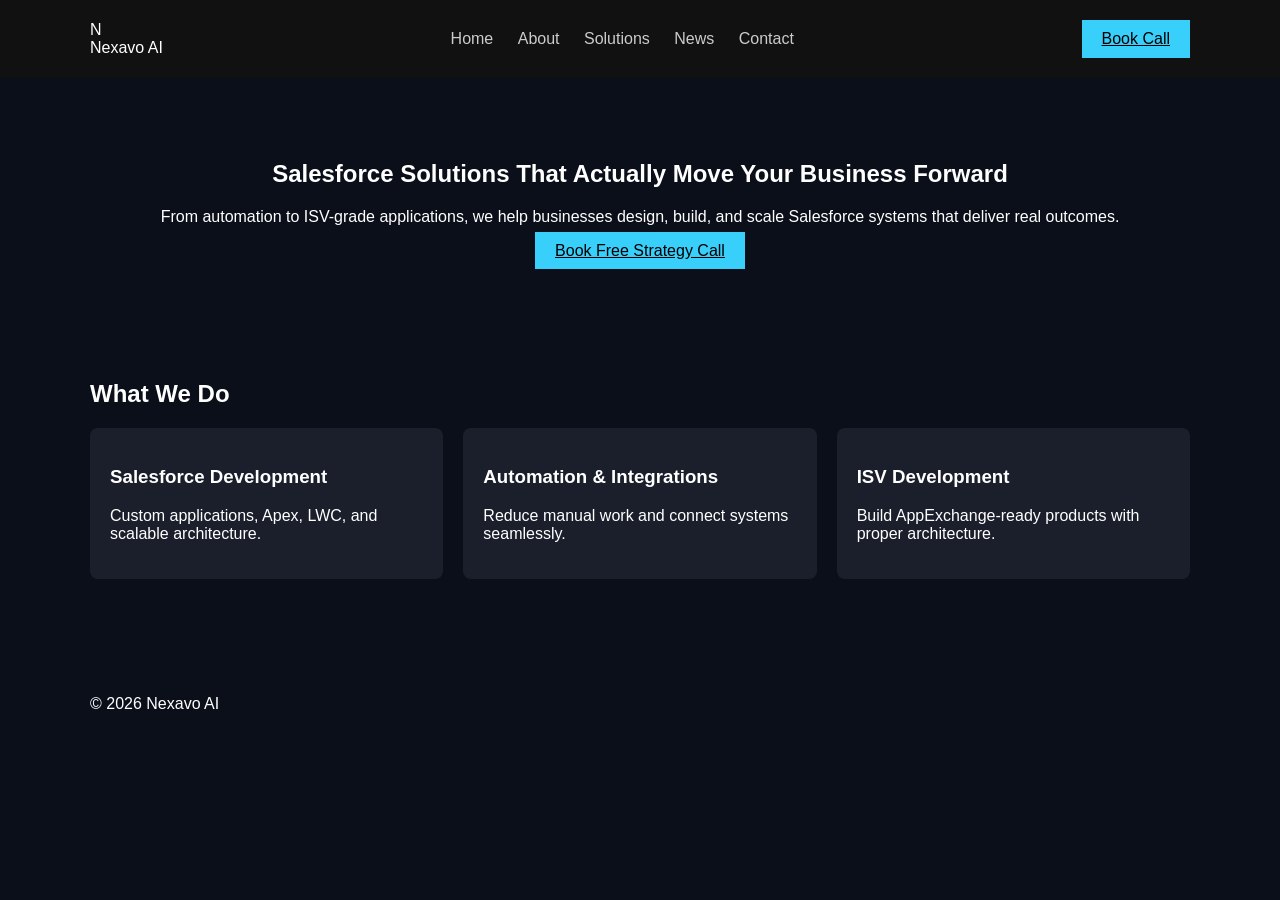
==== commit 76bf49f6: "update" ====
--- a/index.html
+++ b/index.html
@@ -4,87 +4,69 @@
   <meta charset="UTF-8" />
   <meta name="viewport" content="width=device-width, initial-scale=1.0" />
   <meta name="description" content="Salesforce solutions, automation, and AppExchange development by Nexavo AI." />
-  <title>Nexavo AI — Salesforce Solutions & Automation</title>
+  <title>Nexavo AI — Salesforce Solutions</title>
   <link rel="stylesheet" href="style.css" />
 </head>
 
 <body>
 
-<!-- NAV -->
-<nav class="nav">
-  <div class="container">
-    <div class="nav-inner">
-      <a href="index.html" class="nav-logo">
-        <div class="logo-mark">N</div>
-        Nexavo <span class="text-accent">AI</span>
-      </a>
+<nav class="nav" id="nav">
+  <div class="container nav-inner">
 
-      <ul class="nav-links">
-        <li><a href="index.html">Home</a></li>
-        <li><a href="about.html">About</a></li>
-        <li><a href="products.html">Solutions</a></li>
-        <li><a href="news.html">News</a></li>
-        <li><a href="contact.html">Contact</a></li>
-      </ul>
+    <div class="nav-logo">
+      <div class="logo-mark">N</div>
+      Nexavo <span class="text-accent">AI</span>
+    </div>
 
-      <a href="contact.html" class="btn btn-primary">Book a Call</a>
+    <div class="nav-links">
+      <a href="index.html" class="nav-link active">Home</a>
+      <a href="about.html" class="nav-link">About</a>
+      <a href="products.html" class="nav-link">Solutions</a>
+      <a href="news.html" class="nav-link">News</a>
+      <a href="contact.html" class="nav-link">Contact</a>
     </div>
+
+    <a href="contact.html" class="btn btn-primary">Book Call</a>
+
   </div>
 </nav>
 
-<!-- HERO -->
 <section class="hero">
-  <div class="container text-center">
+  <div class="container">
 
     <h1 class="display-xl">
-      Build Scalable Salesforce Solutions<br>
-      <span class="gradient-text">That Drive Real Business Impact</span>
+      Salesforce Solutions That Actually Move Your Business Forward
     </h1>
 
-    <p class="body-lg text-muted" style="max-width:700px;margin:20px auto;">
-      We design and build Salesforce-native automation, integrations, and enterprise applications —
-      combining strong engineering with intelligent capabilities where they truly add value.
+    <p class="text-muted hero-sub">
+      From automation to ISV-grade applications, we help businesses design, build, and scale Salesforce systems that deliver real outcomes.
     </p>
 
-    <div style="margin-top:30px;">
-      <a href="contact.html" class="btn btn-primary btn-xl">Book Free Strategy Call</a>
-    </div>
+    <a href="contact.html" class="btn btn-primary btn-xl">Book Free Strategy Call</a>
 
   </div>
 </section>
 
-<!-- WHAT WE DO -->
 <section class="section">
-  <div class="container">
+  <div class="container text-center">
 
-    <div class="text-center" style="max-width:700px;margin:0 auto 60px;">
-      <h2 class="display-lg">What We Do</h2>
-      <p class="body-lg text-muted">
-        We help businesses build, extend, and scale Salesforce with the right mix of engineering, automation, and intelligent systems.
-      </p>
-    </div>
+    <h2 class="display-lg">What We Do</h2>
 
     <div class="grid-3">
 
       <div class="card">
         <h3>Salesforce Development</h3>
-        <p class="text-muted">
-          Custom applications, Apex, LWC, and scalable architecture built natively on Salesforce.
-        </p>
+        <p class="text-muted">Custom applications, Apex, LWC, and scalable architecture.</p>
       </div>
 
       <div class="card">
         <h3>Automation & Integrations</h3>
-        <p class="text-muted">
-          Integrate external systems, automate workflows, and eliminate manual processes.
-        </p>
+        <p class="text-muted">Reduce manual work and connect systems seamlessly.</p>
       </div>
 
       <div class="card">
-        <h3>ISV AppExchange</h3>
-        <p class="text-muted">
-          Build and launch AppExchange-ready products with scalable architecture and security review readiness.
-        </p>
+        <h3>ISV Development</h3>
+        <p class="text-muted">Build AppExchange-ready products with proper architecture.</p>
       </div>
 
     </div>
@@ -92,126 +74,12 @@
   </div>
 </section>
 
-<!-- WHO WE WORK WITH -->
-<section class="section" style="background:var(--bg-surface);">
-  <div class="container">
-
-    <div class="text-center" style="max-width:700px;margin:0 auto 60px;">
-      <h2 class="display-lg">Who We Work With</h2>
-    </div>
-
-    <div class="grid-3">
-
-      <div class="card">
-        <h3>Startups</h3>
-        <p class="text-muted">Building Salesforce from scratch with scalable architecture.</p>
-      </div>
-
-      <div class="card">
-        <h3>Enterprises</h3>
-        <p class="text-muted">Optimizing existing Salesforce orgs for efficiency and growth.</p>
-      </div>
-
-      <div class="card">
-        <h3>ISV Builders</h3>
-        <p class="text-muted">Turning product ideas into AppExchange-ready applications.</p>
-      </div>
-
-    </div>
-
-  </div>
-</section>
-
-<!-- WHY US -->
-<section class="section">
-  <div class="container">
-
-    <div class="text-center" style="max-width:600px;margin:0 auto 60px;">
-      <h2 class="display-lg">Why Nexavo AI</h2>
-    </div>
-
-    <div class="grid-3">
-
-      <div class="card">
-        <h3>Salesforce Expertise</h3>
-        <p class="text-muted">Deep technical knowledge across Apex, LWC, integrations, and architecture.</p>
-      </div>
-
-      <div class="card">
-        <h3>Business Focused</h3>
-        <p class="text-muted">We focus on ROI, efficiency, and real-world outcomes — not just implementation.</p>
-      </div>
-
-      <div class="card">
-        <h3>Future Ready</h3>
-        <p class="text-muted">Built to scale with your business and adapt to evolving technologies.</p>
-      </div>
-
-    </div>
-
-  </div>
-</section>
-
-<!-- CTA -->
-<section class="section text-center">
-  <div class="container">
-
-    <h2 class="display-lg">Ready to Build Smarter?</h2>
-    <p class="body-lg text-muted" style="margin-bottom:30px;">
-      Let’s discuss how we can improve your Salesforce system.
-    </p>
-
-    <a href="contact.html" class="btn btn-primary btn-xl">Get Started</a>
-
-  </div>
-</section>
-
-<!-- FOOTER -->
 <footer class="footer">
   <div class="container">
-
-    <div class="footer-grid">
-
-      <div>
-        <h4>Nexavo AI</h4>
-        <p>Salesforce solutions and enterprise applications built for scale.</p>
-      </div>
-
-      <div>
-        <h4>Company</h4>
-        <ul>
-          <li><a href="about.html">About</a></li>
-          <li><a href="products.html">Solutions</a></li>
-          <li><a href="contact.html">Contact</a></li>
-        </ul>
-      </div>
-
-      <div>
-        <h4>Services</h4>
-        <ul>
-          <li><a href="#">Automation</a></li>
-          <li><a href="#">Integrations</a></li>
-          <li><a href="#">ISV Development</a></li>
-        </ul>
-      </div>
-
-      <div>
-        <h4>Contact</h4>
-        <ul>
-          <li><a href="mailto:info@nexavoai.com">info@nexavoai.com</a></li>
-        </ul>
-      </div>
-
-    </div>
-
-    <div class="footer-bottom">
-      © 2026 Nexavo AI. All rights reserved.
-    </div>
-
+    <p>© 2026 Nexavo AI</p>
   </div>
 </footer>
 
 <script src="main.js"></script>
-
 </body>
 </html>
--- a/style.css
+++ b/style.css
@@ -1,1284 +1,63 @@
-/* ============================================================
-   NEXAVO AI — Main Stylesheet
-   Design: Dark premium SaaS, electric cyan accent
-   Fonts: Inter (display/body) + JetBrains Mono
-   ============================================================ */
-
-@import url('https://fonts.googleapis.com/css2?family=Inter:wght@400;500;600;700;800&family=JetBrains+Mono:wght@400;500&display=swap');
-
-/* ─── CSS Variables ─────────────────────────────────────── */
-:root {
-  /* Colors */
-  --bg-base:        #070A0F;
-  --bg-surface:     #0B1018;
-  --bg-elevated:    #101722;
-  --bg-glass:       rgba(11, 17, 27, 0.76);
-
-  --border-subtle:  rgba(255,255,255,0.065);
-  --border-default: rgba(255,255,255,0.105);
-  --border-strong:  rgba(255,255,255,0.18);
-
-  --cyan:           #38CFFB;
-  --cyan-dim:       rgba(56, 207, 251, 0.09);
-  --cyan-glow:      rgba(56, 207, 251, 0.22);
-  --indigo:         #7C83F7;
-  --indigo-dim:     rgba(124, 131, 247, 0.09);
-
-  --text-primary:   #F5F7FA;
-  --text-secondary: #AEB7C6;
-  --text-muted:     #717B8D;
-
-  /* Typography */
-  --font-display:   'Inter', sans-serif;
-  --font-body:      'Inter', sans-serif;
-  --font-mono:      'JetBrains Mono', monospace;
-
-  /* Spacing */
-  --nav-height:     72px;
-  --section-y:      clamp(72px, 8vw, 112px);
-  --container-max:  1180px;
-  --container-pad:  clamp(20px, 4vw, 48px);
-
-  /* Effects */
-  --radius-sm:      8px;
-  --radius-md:      8px;
-  --radius-lg:      8px;
-  --radius-xl:      12px;
-
-  --shadow-card:    0 1px 0 rgba(255,255,255,0.035) inset, 0 14px 34px rgba(0,0,0,0.28);
-  --shadow-glow:    0 18px 46px rgba(0,0,0,0.32), 0 0 34px rgba(56,207,251,0.09);
-  --transition:     all 0.22s cubic-bezier(0.2, 0.8, 0.2, 1);
+body {
+  margin:0;
+  font-family: Arial;
+  background:#0b0f1a;
+  color:white;
 }
 
-/* ─── Reset & Base ──────────────────────────────────────── */
-*, *::before, *::after { box-sizing: border-box; margin: 0; padding: 0; }
-
-html {
-  scroll-behavior: smooth;
-  -webkit-font-smoothing: antialiased;
-  -moz-osx-font-smoothing: grayscale;
-  text-rendering: optimizeLegibility;
+.container {
+  max-width:1100px;
+  margin:auto;
+  padding:20px;
 }
 
-body {
-  background:
-    radial-gradient(circle at 50% -10%, rgba(56,207,251,0.045), transparent 30rem),
-    linear-gradient(180deg, #070A0F 0%, #080D15 48%, #070A0F 100%);
-  color: var(--text-primary);
-  font-family: var(--font-body);
-  font-size: 16px;
-  line-height: 1.65;
-  overflow-x: hidden;
-}
-
-/* Noise texture overlay */
-body::before {
-  content: '';
-  position: fixed;
-  inset: 0;
-  background-image: url("data:image/svg+xml,%3Csvg viewBox='0 0 256 256' xmlns='http://www.w3.org/2000/svg'%3E%3Cfilter id='noise'%3E%3CfeTurbulence type='fractalNoise' baseFrequency='0.9' numOctaves='4' stitchTiles='stitch'/%3E%3C/filter%3E%3Crect width='100%25' height='100%25' filter='url(%23noise)' opacity='0.03'/%3E%3C/svg%3E");
-  pointer-events: none;
-  z-index: 9999;
-  opacity: 0.22;
-}
-
-img { max-width: 100%; display: block; }
-a { color: inherit; text-decoration: none; }
-ul { list-style: none; }
-button { cursor: pointer; border: none; background: none; font: inherit; }
-::selection { background: rgba(56,207,251,0.24); color: #fff; }
-
-a:focus-visible,
-button:focus-visible,
-input:focus-visible,
-textarea:focus-visible,
-select:focus-visible {
-  outline: 2px solid rgba(56,207,251,0.62);
-  outline-offset: 3px;
-}
-
-/* ─── Typography ────────────────────────────────────────── */
-h1, h2, h3, h4, h5 {
-  font-family: var(--font-display);
-  font-weight: 700;
-  line-height: 1.1;
-  letter-spacing: 0;
-  text-wrap: balance;
-}
-
-.display-xl {
-  font-size: clamp(44px, 7vw, 80px);
-  font-weight: 800;
-  letter-spacing: 0;
-  line-height: 1;
-}
-.display-lg {
-  font-size: clamp(34px, 4.5vw, 56px);
-  font-weight: 700;
-  letter-spacing: 0;
-}
-.display-md {
-  font-size: clamp(25px, 3vw, 38px);
-  font-weight: 700;
-}
-.display-sm {
-  font-size: clamp(18px, 2vw, 26px);
-  font-weight: 600;
-}
-
-.body-lg { font-size: clamp(16px, 1.35vw, 19px); line-height: 1.72; }
-.body-md { font-size: 16px; line-height: 1.65; }
-.body-sm { font-size: 14px; line-height: 1.6; }
-
-.text-muted { color: var(--text-secondary); }
-.text-accent { color: var(--cyan); }
-.mono { font-family: var(--font-mono); font-size: 13px; }
-
-/* ─── Layout ────────────────────────────────────────────── */
-.container {
-  max-width: var(--container-max);
-  margin: 0 auto;
-  padding: 0 var(--container-pad);
-}
-
-.section { padding: var(--section-y) 0; }
-
-.grid-2 { display: grid; grid-template-columns: 1fr 1fr; gap: clamp(36px, 6vw, 72px); align-items: center; }
-.grid-3 { display: grid; grid-template-columns: repeat(3, 1fr); gap: 22px; }
-.grid-4 { display: grid; grid-template-columns: repeat(4, 1fr); gap: 20px; }
-
-/* ─── Navigation ────────────────────────────────────────── */
 .nav {
-  position: fixed;
-  top: 0;
-  left: 0;
-  right: 0;
-  z-index: 1000;
-  height: var(--nav-height);
-  display: flex;
-  align-items: center;
-  transition: var(--transition);
-}
-
-.nav::before {
-  content: '';
-  position: absolute;
-  inset: 0;
-  background: linear-gradient(180deg, rgba(7,10,15,0.78), transparent);
-  pointer-events: none;
-  transition: var(--transition);
-}
-
-.nav.scrolled {
-  background: rgba(7, 10, 15, 0.82);
-  backdrop-filter: blur(18px) saturate(160%);
-  -webkit-backdrop-filter: blur(18px) saturate(160%);
-  border-bottom: 1px solid var(--border-subtle);
-  box-shadow: 0 14px 36px rgba(0,0,0,0.18);
+  background:#111;
+  position:fixed;
+  width:100%;
+  top:0;
 }
 
 .nav-inner {
-  display: flex;
-  align-items: center;
-  justify-content: space-between;
-  width: 100%;
-  position: relative;
-  z-index: 1;
+  display:flex;
+  justify-content:space-between;
+  align-items:center;
 }
 
-.nav-logo {
-  display: flex;
-  align-items: center;
-  gap: 10px;
-  font-family: var(--font-display);
-  font-weight: 800;
-  font-size: 20px;
-  letter-spacing: 0;
-  color: var(--text-primary);
-  transition: var(--transition);
-}
-.nav-logo:hover { color: var(--cyan); }
-
-.logo-mark {
-  width: 36px;
-  height: 36px;
-  background: linear-gradient(135deg, var(--cyan), var(--indigo));
-  border-radius: 8px;
-  display: flex;
-  align-items: center;
-  justify-content: center;
-  font-size: 16px;
-  font-weight: 800;
-  color: #fff;
-  flex-shrink: 0;
-  position: relative;
-  overflow: hidden;
+.nav-links a {
+  margin:0 10px;
+  color:#ccc;
+  text-decoration:none;
 }
 
-.logo-mark::before {
-  content: '';
-  position: absolute;
-  inset: 0;
-  background: linear-gradient(135deg, rgba(255,255,255,0.2), transparent);
+.nav-links a:hover {
+  color:white;
 }
 
-.nav-links {
-  display: flex;
-  align-items: center;
-  gap: 6px;
+.hero {
+  padding-top:120px;
+  text-align:center;
 }
 
-.nav-link {
-  font-size: 14px;
-  font-weight: 600;
-  color: var(--text-secondary);
-  padding: 9px 14px;
-  border-radius: var(--radius-sm);
-  transition: var(--transition);
-  position: relative;
+.grid-3 {
+  display:grid;
+  grid-template-columns:1fr 1fr 1fr;
+  gap:20px;
 }
 
-.nav-link:hover,
-.nav-link.active {
-  color: var(--text-primary);
-  background: rgba(255,255,255,0.065);
+.card {
+  background:#1a1f2b;
+  padding:20px;
+  border-radius:8px;
 }
 
-.nav-link.active::after {
-  content: '';
-  position: absolute;
-  bottom: 4px;
-  left: 50%;
-  transform: translateX(-50%);
-  width: 4px;
-  height: 4px;
-  border-radius: 50%;
-  background: var(--cyan);
+.btn {
+  padding:10px 20px;
+  background:#38CFFB;
+  color:black;
+  border:none;
 }
 
-.nav-cta {
-  display: flex;
-  align-items: center;
-  gap: 10px;
-}
-
-/* Hamburger */
-.hamburger {
-  display: none;
-  flex-direction: column;
-  gap: 5px;
-  padding: 8px;
-  cursor: pointer;
-}
-.hamburger span {
-  display: block;
-  width: 22px;
-  height: 2px;
-  background: var(--text-primary);
-  border-radius: 2px;
-  transition: var(--transition);
-}
-.hamburger.open span:nth-child(1) { transform: translateY(7px) rotate(45deg); }
-.hamburger.open span:nth-child(2) { opacity: 0; }
-.hamburger.open span:nth-child(3) { transform: translateY(-7px) rotate(-45deg); }
-
-.mobile-menu {
-  display: none;
-  position: fixed;
-  inset: 0;
-  top: var(--nav-height);
-  background: rgba(7, 10, 15, 0.96);
-  backdrop-filter: blur(22px) saturate(150%);
-  z-index: 999;
-  flex-direction: column;
-  align-items: center;
-  justify-content: flex-start;
-  gap: 16px;
-  padding: 48px 24px;
-}
-.mobile-menu.open { display: flex; }
-.mobile-menu .nav-link {
-  width: min(100%, 360px);
-  font-size: 22px;
-  font-family: var(--font-display);
-  font-weight: 600;
-  padding: 14px 18px;
-  text-align: center;
-}
-
-/* ─── Buttons ───────────────────────────────────────────── */
-.btn {
-  display: inline-flex;
-  align-items: center;
-  gap: 8px;
-  font-family: var(--font-body);
-  font-size: 14px;
-  font-weight: 600;
-  padding: 10px 18px;
-  border-radius: var(--radius-sm);
-  transition: var(--transition);
-  white-space: nowrap;
-  position: relative;
-  overflow: hidden;
-}
-
-.btn::after {
-  content: '';
-  position: absolute;
-  inset: 0;
-  background: linear-gradient(120deg, transparent 20%, rgba(255,255,255,0.14), transparent 80%);
-  transform: translateX(-120%);
-  transition: transform 0.55s ease;
-  pointer-events: none;
-}
-
-.btn:hover::after { transform: translateX(120%); }
-
-.btn-primary {
-  background: linear-gradient(135deg, #8AE7FF, var(--cyan));
-  color: #070A0F;
-  box-shadow: 0 1px 0 rgba(255,255,255,0.42) inset, 0 10px 24px rgba(56,207,251,0.18);
-}
-.btn-primary:hover {
-  transform: translateY(-1px);
-  box-shadow: 0 1px 0 rgba(255,255,255,0.5) inset, 0 14px 30px rgba(56,207,251,0.24);
-}
-.btn-primary:active { transform: translateY(0); }
-
-.btn-hero-primary {
-  box-shadow:
-    0 1px 0 rgba(255,255,255,0.5) inset,
-    0 14px 38px rgba(56,207,251,0.26),
-    0 0 26px rgba(56,207,251,0.12);
-}
-
-.btn-hero-primary:hover {
-  box-shadow:
-    0 1px 0 rgba(255,255,255,0.56) inset,
-    0 18px 44px rgba(56,207,251,0.31),
-    0 0 30px rgba(56,207,251,0.16);
-}
-
-.btn-secondary {
-  background: rgba(255,255,255,0.035);
-  color: var(--text-primary);
-  border: 1px solid var(--border-default);
-  box-shadow: 0 1px 0 rgba(255,255,255,0.04) inset;
-}
-.btn-secondary:hover {
-  border-color: rgba(56,207,251,0.22);
-  background: rgba(56,207,251,0.055);
-  transform: translateY(-1px);
-}
-
-.btn-ghost {
-  color: var(--text-secondary);
-  padding: 10px 16px;
-}
-.btn-ghost:hover { color: var(--text-primary); }
-
-.btn-lg { font-size: 15px; padding: 13px 24px; border-radius: var(--radius-md); }
-.btn-xl { font-size: 16px; padding: 15px 30px; border-radius: var(--radius-md); }
-
-.btn-icon {
-  display: inline-flex;
-  align-items: center;
-  justify-content: center;
-  width: 36px;
-  height: 36px;
-  padding: 0;
-  border-radius: var(--radius-sm);
-}
-
-/* ─── Cards ─────────────────────────────────────────────── */
-.card {
-  background: linear-gradient(180deg, rgba(255,255,255,0.025), transparent), var(--bg-surface);
-  border: 1px solid var(--border-subtle);
-  border-radius: var(--radius-lg);
-  padding: clamp(24px, 3vw, 32px);
-  transition: var(--transition);
-  position: relative;
-  overflow: hidden;
-}
-
-.card:hover {
-  border-color: rgba(255,255,255,0.13);
-  transform: translateY(-2px);
-  box-shadow: var(--shadow-card);
-}
-
-.card-glow:hover {
-  border-color: rgba(56,207,251,0.2);
-  box-shadow: var(--shadow-glow);
-}
-
-.card::before {
-  content: '';
-  position: absolute;
-  inset: 0;
-  background: linear-gradient(135deg, rgba(56,207,251,0.018) 0%, transparent 60%);
-  opacity: 0;
-  transition: var(--transition);
-}
-.card:hover::before { opacity: 1; }
-
-/* ─── Tags / Badges ─────────────────────────────────────── */
-.tag {
-  display: inline-flex;
-  align-items: center;
-  gap: 6px;
-  font-family: var(--font-mono);
-  font-size: 10px;
-  font-weight: 600;
-  letter-spacing: 0;
-  text-transform: uppercase;
-  padding: 6px 11px;
-  border-radius: 100px;
-  border: 1px solid;
-}
-
-.tag-cyan {
-  color: var(--cyan);
-  border-color: rgba(56,207,251,0.22);
-  background: var(--cyan-dim);
-}
-.tag-indigo {
-  color: var(--indigo);
-  border-color: rgba(124,131,247,0.22);
-  background: var(--indigo-dim);
-}
-.tag-white {
-  color: var(--text-secondary);
-  border-color: var(--border-default);
-  background: var(--border-subtle);
-}
-
-/* ─── Section Labels ────────────────────────────────────── */
-.section-label {
-  display: flex;
-  align-items: center;
-  gap: 12px;
-  margin-bottom: 20px;
-}
-
-.section-label::before {
-  content: '';
-  display: block;
-  width: 24px;
-  height: 2px;
-  background: rgba(56,207,251,0.78);
-  border-radius: 2px;
-}
-
-.section-label span {
-  font-family: var(--font-mono);
-  font-size: 11px;
-  letter-spacing: 0;
-  text-transform: uppercase;
-  color: var(--cyan);
-  font-weight: 600;
-}
-
-/* ─── Dividers ──────────────────────────────────────────── */
-.divider {
-  height: 1px;
-  background: linear-gradient(90deg, transparent, var(--border-default), transparent);
-  margin: 0;
-}
-
-/* ─── Background Orbs / Gradients ───────────────────────── */
-.orb {
-  position: absolute;
-  border-radius: 50%;
-  filter: blur(80px);
-  pointer-events: none;
-  will-change: transform;
-}
-
-.orb-cyan {
-  background: radial-gradient(circle, rgba(56,207,251,0.1) 0%, transparent 70%);
-}
-
-.orb-indigo {
-  background: radial-gradient(circle, rgba(124,131,247,0.085) 0%, transparent 70%);
-}
-
-/* ─── Grid Background Pattern ───────────────────────────── */
-.grid-bg {
-  position: absolute;
-  inset: 0;
-  background-image:
-    linear-gradient(rgba(255,255,255,0.016) 1px, transparent 1px),
-    linear-gradient(90deg, rgba(255,255,255,0.016) 1px, transparent 1px);
-  background-size: 60px 60px;
-  mask-image: radial-gradient(ellipse 80% 60% at 50% 50%, black 40%, transparent 100%);
-  opacity: 0.7;
-  pointer-events: none;
-}
-
-/* ─── Stat Numbers ──────────────────────────────────────── */
-.stat-number {
-  font-family: var(--font-display);
-  font-size: clamp(36px, 5vw, 64px);
-  font-weight: 800;
-  letter-spacing: 0;
-  line-height: 1;
-  background: linear-gradient(135deg, var(--text-primary) 70%, rgba(56,207,251,0.86));
-  -webkit-background-clip: text;
-  -webkit-text-fill-color: transparent;
-  background-clip: text;
-}
-
-/* ─── Gradient Text ─────────────────────────────────────── */
-.gradient-text {
-  background: linear-gradient(135deg, #B7EEFF 0%, #AAB0FF 100%);
-  -webkit-background-clip: text;
-  -webkit-text-fill-color: transparent;
-  background-clip: text;
-}
-
-/* ─── Hero Section ──────────────────────────────────────── */
-.hero {
-  min-height: min(760px, 100svh);
-  display: flex;
-  align-items: center;
-  position: relative;
-  overflow: hidden;
-  padding-top: var(--nav-height);
-}
-
-.hero-content {
-  position: relative;
-  z-index: 2;
-  max-width: 760px;
-}
-
-.hero-badge {
-  display: inline-flex;
-  align-items: center;
-  gap: 8px;
-  background: rgba(17,24,39,0.62);
-  border: 1px solid rgba(255,255,255,0.095);
-  border-radius: 100px;
-  padding: 6px 16px 6px 6px;
-  font-size: 13px;
-  font-weight: 500;
-  color: var(--text-secondary);
-  margin-bottom: 28px;
-  animation: fadeSlideUp 0.6s ease both;
-  box-shadow: 0 1px 0 rgba(255,255,255,0.05) inset;
-}
-
-.hero-badge-dot {
-  width: 24px;
-  height: 24px;
-  background: var(--cyan-dim);
-  border: 1px solid rgba(56,207,251,0.22);
-  border-radius: 50%;
-  display: flex;
-  align-items: center;
-  justify-content: center;
-  font-size: 10px;
-  color: var(--cyan);
-}
-
-.hero-badge-dot::before {
-  content: '';
-  width: 8px;
-  height: 8px;
-  background: rgba(56,207,251,0.9);
-  border-radius: 50%;
-  animation: pulse 2s infinite;
-}
-
-.hero-headline {
-  margin-bottom: 20px;
-  animation: fadeSlideUp 0.6s 0.1s ease both;
-}
-
-.hero-headline .display-xl {
-  max-width: 740px;
-}
-
-.hero-sub {
-  max-width: 640px;
-  color: var(--text-secondary);
-  margin-bottom: 30px;
-  animation: fadeSlideUp 0.6s 0.2s ease both;
-}
-
-.hero-actions {
-  display: flex;
-  gap: 14px;
-  flex-wrap: wrap;
-  animation: fadeSlideUp 0.6s 0.3s ease both;
-}
-
-.hero-visual {
-  display: none;
-}
-
-.trust-section {
-  padding: 24px 0;
-  background: rgba(11,17,27,0.56);
-  border-top: 1px solid var(--border-subtle);
-  border-bottom: 1px solid var(--border-subtle);
-}
-
-.trust-grid {
-  display: grid;
-  grid-template-columns: repeat(3, 1fr);
-  gap: 14px;
-}
-
-.trust-item {
-  display: flex;
-  align-items: center;
-  gap: 12px;
-  padding: 16px 18px;
-  background: rgba(255,255,255,0.024);
-  border: 1px solid var(--border-subtle);
-  border-radius: var(--radius-md);
-}
-
-.trust-item span {
-  font-family: var(--font-mono);
-  font-size: 11px;
-  font-weight: 600;
-  color: var(--cyan);
-}
-
-.trust-item strong {
-  font-size: 15px;
-  font-weight: 600;
-  color: var(--text-primary);
-}
-
-/* ─── Feature Icon ──────────────────────────────────────── */
-.feature-icon {
-  width: 48px;
-  height: 48px;
-  border-radius: var(--radius-md);
-  display: flex;
-  align-items: center;
-  justify-content: center;
-  font-size: 22px;
-  margin-bottom: 18px;
-  flex-shrink: 0;
-}
-
-.icon-cyan { background: var(--cyan-dim); border: 1px solid rgba(56,207,251,0.16); }
-.icon-indigo { background: var(--indigo-dim); border: 1px solid rgba(124,131,247,0.16); }
-.icon-purple { background: rgba(168,85,247,0.075); border: 1px solid rgba(168,85,247,0.14); }
-.icon-emerald { background: rgba(16,185,129,0.075); border: 1px solid rgba(16,185,129,0.14); }
-
-/* ─── CTA Strip ─────────────────────────────────────────── */
-.cta-strip {
-  background:
-    radial-gradient(circle at 50% 0%, rgba(56,207,251,0.055), transparent 34rem),
-    var(--bg-elevated);
-  border-top: 1px solid var(--border-subtle);
-  border-bottom: 1px solid var(--border-subtle);
-  padding: clamp(64px, 8vw, 88px) 0;
-  position: relative;
-  overflow: hidden;
-}
-
-.cta-strip-inner {
-  display: flex;
-  align-items: center;
-  justify-content: space-between;
-  gap: 40px;
-  flex-wrap: wrap;
-}
-
-/* ─── Testimonials / Logos ──────────────────────────────── */
-.logo-strip {
-  display: flex;
-  align-items: center;
-  gap: 48px;
-  flex-wrap: wrap;
-  justify-content: center;
-  opacity: 0.45;
-  filter: grayscale(1);
-}
-
-/* ─── Timeline ──────────────────────────────────────────── */
-.timeline {
-  position: relative;
-  padding-left: 32px;
-}
-.timeline::before {
-  content: '';
-  position: absolute;
-  left: 0;
-  top: 8px;
-  bottom: 0;
-  width: 2px;
-  background: linear-gradient(180deg, var(--cyan), transparent);
-}
-.timeline-item {
-  position: relative;
-  padding-bottom: 40px;
-}
-.timeline-item::before {
-  content: '';
-  position: absolute;
-  left: -36px;
-  top: 8px;
-  width: 10px;
-  height: 10px;
-  border-radius: 50%;
-  background: var(--cyan);
-  box-shadow: 0 0 12px var(--cyan-glow);
-}
-
-/* ─── Footer ────────────────────────────────────────────── */
-.footer {
-  background: linear-gradient(180deg, var(--bg-surface), #070A0F);
-  border-top: 1px solid var(--border-subtle);
-  padding: 60px 0 32px;
-}
-
-.footer-grid {
-  display: grid;
-  grid-template-columns: 1.8fr 1fr 1fr 1fr;
-  gap: 60px;
-  margin-bottom: 60px;
-}
-
-.footer-brand h3 {
-  font-family: var(--font-display);
-  font-size: 20px;
-  font-weight: 800;
-  margin-bottom: 12px;
-}
-
-.footer-brand p {
-  color: var(--text-secondary);
-  font-size: 14px;
-  line-height: 1.7;
-  max-width: 280px;
-  margin-bottom: 24px;
-}
-
-.footer-col h4 {
-  font-size: 12px;
-  font-weight: 600;
-  letter-spacing: 0.08em;
-  text-transform: uppercase;
-  color: var(--text-muted);
-  margin-bottom: 16px;
-  font-family: var(--font-mono);
-}
-
-.footer-col ul li {
-  margin-bottom: 10px;
-}
-
-.footer-col ul a {
-  font-size: 14px;
-  color: var(--text-secondary);
-  transition: var(--transition);
-}
-
-.footer-col ul a:hover { color: var(--cyan); padding-left: 3px; }
-
-.footer-bottom {
-  padding-top: 32px;
-  border-top: 1px solid var(--border-subtle);
-  display: flex;
-  align-items: center;
-  justify-content: space-between;
-  flex-wrap: wrap;
-  gap: 16px;
-}
-
-.footer-bottom p {
-  font-size: 13px;
-  color: var(--text-muted);
-}
-
-.social-links {
-  display: flex;
-  gap: 8px;
-}
-
-.social-link {
-  width: 34px;
-  height: 34px;
-  border-radius: var(--radius-sm);
-  border: 1px solid var(--border-subtle);
-  display: flex;
-  align-items: center;
-  justify-content: center;
-  font-size: 14px;
-  color: var(--text-secondary);
-  transition: var(--transition);
-}
-
-.social-link:hover {
-  border-color: var(--border-strong);
-  color: var(--text-primary);
-  background: rgba(56,207,251,0.055);
-  transform: translateY(-1px);
-}
-
-/* ─── Form ──────────────────────────────────────────────── */
-.form-group {
-  display: flex;
-  flex-direction: column;
-  gap: 8px;
-  margin-bottom: 20px;
-}
-
-.form-label {
-  font-size: 13px;
-  font-weight: 500;
-  color: var(--text-secondary);
-}
-
-.form-input,
-.form-textarea,
-.form-select {
-  background: rgba(17,24,39,0.72);
-  border: 1px solid var(--border-default);
-  border-radius: var(--radius-md);
-  color: var(--text-primary);
-  font-family: var(--font-body);
-  font-size: 15px;
-  padding: 13px 15px;
-  width: 100%;
-  transition: var(--transition);
-  outline: none;
-}
-
-.form-input::placeholder,
-.form-textarea::placeholder { color: var(--text-muted); }
-
-.form-input:focus,
-.form-textarea:focus,
-.form-select:focus {
-  border-color: var(--cyan);
-  background: rgba(17,24,39,0.95);
-  box-shadow: 0 0 0 4px rgba(56,207,251,0.09);
-}
-
-.form-textarea { resize: vertical; min-height: 140px; }
-
-.form-select {
-  appearance: none;
-  cursor: pointer;
-  background-image: url("data:image/svg+xml,%3Csvg xmlns='http://www.w3.org/2000/svg' width='12' height='12' viewBox='0 0 24 24' fill='none' stroke='%238A94A8' stroke-width='2'%3E%3Cpath d='m6 9 6 6 6-6'/%3E%3C/svg%3E");
-  background-repeat: no-repeat;
-  background-position: right 16px center;
-  padding-right: 40px;
-}
-
-.contact-hero {
-  min-height: 100svh;
-  display: flex;
-  align-items: center;
-}
-
-.contact-layout {
-  display: grid;
-  grid-template-columns: minmax(0, 1.05fr) minmax(360px, 0.95fr);
-  gap: clamp(36px, 6vw, 80px);
-  align-items: center;
-  position: relative;
-  z-index: 1;
-}
-
-.contact-copy {
-  max-width: 620px;
-}
-
-.contact-highlights {
-  display: grid;
-  gap: 12px;
-  margin-top: 36px;
-}
-
-.contact-highlights div {
-  display: grid;
-  grid-template-columns: 44px 1fr;
-  gap: 14px;
-  align-items: start;
-  padding: 16px;
-  background: rgba(255,255,255,0.026);
-  border: 1px solid var(--border-subtle);
-  border-radius: var(--radius-md);
-}
-
-.contact-highlights span {
-  display: inline-flex;
-  align-items: center;
-  justify-content: center;
-  width: 34px;
-  height: 34px;
-  border-radius: var(--radius-sm);
-  background: var(--cyan-dim);
-  border: 1px solid rgba(56,207,251,0.16);
-  color: var(--cyan);
-  font-family: var(--font-mono);
-  font-size: 12px;
-  font-weight: 600;
-}
-
-.contact-highlights p {
-  color: var(--text-secondary);
-  font-size: 14px;
-  line-height: 1.6;
-}
-
-.contact-panel {
-  background:
-    linear-gradient(180deg, rgba(255,255,255,0.026), transparent),
-    rgba(11,17,27,0.86);
-  border: 1px solid rgba(255,255,255,0.105);
-  border-radius: var(--radius-xl);
-  padding: clamp(24px, 4vw, 40px);
-  box-shadow: var(--shadow-card);
-  backdrop-filter: blur(18px);
-}
-
-.contact-form .form-group:last-of-type {
-  margin-bottom: 24px;
-}
-
-.form-status {
-  min-height: 22px;
-  margin-top: 14px;
-  font-size: 14px;
-  color: var(--text-secondary);
-  text-align: center;
-}
-
-.form-status-success {
-  color: #34D399;
-}
-
-.form-status-error {
-  color: #F87171;
-}
-
-/* ─── Page Hero (inner pages) ───────────────────────────── */
-.page-hero {
-  padding-top: calc(var(--nav-height) + clamp(56px, 8vw, 88px));
-  padding-bottom: clamp(64px, 8vw, 92px);
-  position: relative;
-  overflow: hidden;
-}
-
-/* ─── Product Cards ─────────────────────────────────────── */
-.product-card {
-  background: linear-gradient(180deg, rgba(255,255,255,0.025), transparent), var(--bg-surface);
-  border: 1px solid var(--border-subtle);
-  border-radius: var(--radius-lg);
-  overflow: hidden;
-  transition: var(--transition);
-  position: relative;
-}
-
-.product-card:hover {
-  border-color: rgba(56,207,251,0.18);
-  transform: translateY(-3px);
-  box-shadow: 0 20px 48px rgba(0,0,0,0.34), 0 0 30px rgba(56,207,251,0.055);
-}
-
-.product-card-header {
-  padding: 28px 28px 22px;
-  background: linear-gradient(135deg, var(--bg-elevated), var(--bg-surface));
-  border-bottom: 1px solid var(--border-subtle);
-}
-
-.product-card-body { padding: 28px; }
-
-.product-badge {
-  position: absolute;
-  top: 20px;
-  right: 20px;
-  font-family: var(--font-mono);
-  font-size: 10px;
-  letter-spacing: 0;
-  text-transform: uppercase;
-  background: rgba(56,207,251,0.1);
-  color: var(--cyan);
-  border: 1px solid rgba(56,207,251,0.18);
-  padding: 4px 10px;
-  border-radius: 100px;
-}
-
-/* ─── Blog Cards ────────────────────────────────────────── */
-.blog-card {
-  background: linear-gradient(180deg, rgba(255,255,255,0.022), transparent), var(--bg-surface);
-  border: 1px solid var(--border-subtle);
-  border-radius: var(--radius-lg);
-  overflow: hidden;
-  transition: var(--transition);
-}
-
-.blog-card:hover {
-  border-color: rgba(255,255,255,0.13);
-  transform: translateY(-2px);
-  box-shadow: var(--shadow-card);
-}
-
-.blog-card-thumb {
-  height: 200px;
-  position: relative;
-  overflow: hidden;
-}
-
-.blog-card-thumb::after {
-  content: '';
-  position: absolute;
-  inset: 0;
-  background: linear-gradient(180deg, transparent 45%, rgba(7,10,15,0.22));
-  pointer-events: none;
-}
-
-.blog-card-body { padding: 24px; }
-
-.blog-meta {
-  display: flex;
-  align-items: center;
-  gap: 12px;
-  margin-bottom: 12px;
-}
-
-.blog-meta time {
-  font-size: 12px;
-  color: var(--text-muted);
-  font-family: var(--font-mono);
-}
-
-/* ─── Scroll Animations ─────────────────────────────────── */
-.reveal {
-  opacity: 0;
-  transform: translateY(24px);
-  transition: opacity 0.6s ease, transform 0.6s ease;
-}
-.reveal.visible {
-  opacity: 1;
-  transform: translateY(0);
-}
-.reveal-delay-1 { transition-delay: 0.1s; }
-.reveal-delay-2 { transition-delay: 0.2s; }
-.reveal-delay-3 { transition-delay: 0.3s; }
-.reveal-delay-4 { transition-delay: 0.4s; }
-
-/* ─── Animations ────────────────────────────────────────── */
-@keyframes fadeSlideUp {
-  from { opacity: 0; transform: translateY(20px); }
-  to { opacity: 1; transform: translateY(0); }
-}
-
-@keyframes fadeIn {
-  from { opacity: 0; }
-  to { opacity: 1; }
-}
-
-@keyframes pulse {
-  0%, 100% { box-shadow: 0 0 0 0 rgba(56,207,251,0.42); }
-  50% { box-shadow: 0 0 0 6px rgba(56,207,251,0); }
-}
-
-@keyframes float {
-  0%, 100% { transform: translateY(0px); }
-  50% { transform: translateY(-12px); }
-}
-
-@keyframes spin-slow {
-  from { transform: rotate(0deg); }
-  to { transform: rotate(360deg); }
-}
-
-@keyframes shimmer {
-  0% { background-position: -200% center; }
-  100% { background-position: 200% center; }
-}
-
-.animate-float { animation: float 6s ease-in-out infinite; }
-.animate-spin-slow { animation: spin-slow 20s linear infinite; }
-
-/* Premium layout helpers */
-.dashboard-preview,
-.featured-product,
-.featured-post-grid {
-  box-shadow: var(--shadow-card);
-}
-
-.featured-product,
-.featured-post-grid {
-  background:
-    linear-gradient(180deg, rgba(255,255,255,0.025), transparent),
-    var(--bg-surface) !important;
-}
-
-/* ─── Responsive ────────────────────────────────────────── */
-@media (max-width: 1024px) {
-  .grid-4 { grid-template-columns: repeat(2, 1fr); }
-  .footer-grid { grid-template-columns: 1fr 1fr; gap: 40px; }
-  .hero-visual { display: none; }
-  .stats-grid,
-  .certification-grid {
-    grid-template-columns: repeat(2, 1fr) !important;
-  }
-  .featured-post-grid,
-  .product-feature-grid {
-    grid-template-columns: 1fr !important;
-  }
-  .product-visual-panel {
-    border-left: 0 !important;
-    border-top: 1px solid var(--border-subtle);
-  }
-  .contact-layout {
-    grid-template-columns: 1fr;
-  }
-  .contact-copy {
-    max-width: 760px;
-  }
-}
-
-@media (max-width: 768px) {
-  :root {
-    --nav-height: 68px;
-    --section-y: 68px;
-    --container-pad: 20px;
-  }
-  body { font-size: 15px; }
-  .nav-links, .nav-cta .btn-secondary { display: none; }
-  .hamburger { display: flex; }
-  .grid-2, .grid-3 { grid-template-columns: 1fr; }
-  .grid-4 { grid-template-columns: 1fr; }
-  .footer-grid { grid-template-columns: 1fr; gap: 32px; }
-  .dashboard-metrics,
-  .why-us-grid {
-    grid-template-columns: 1fr !important;
-  }
-  .stats-grid {
-    gap: 24px !important;
-  }
-  .hero-container {
-    padding-top: 44px !important;
-    padding-bottom: 58px !important;
-  }
-  .hero-badge {
-    max-width: 100%;
-    align-items: flex-start;
-    border-radius: var(--radius-md);
-    padding: 10px 14px;
-  }
-  .hero-badge-dot { display: none; }
-  .cta-strip-inner { flex-direction: column; text-align: center; }
-  .footer-bottom { flex-direction: column; text-align: center; }
-  .hero-actions { flex-direction: column; align-items: flex-start; }
-  .hero-actions .btn,
-  .mobile-menu .btn,
-  .product-feature-copy .btn,
-  .featured-post-copy .btn,
-  .cta-strip .btn {
-    width: 100%;
-    justify-content: center;
-  }
-  .product-feature-copy,
-  .featured-post-copy {
-    padding: 32px !important;
-  }
-  .product-visual-panel {
-    padding: 28px !important;
-  }
-  .blog-meta {
-    flex-wrap: wrap;
-    gap: 8px;
-  }
-  .footer-grid { margin-bottom: 40px; }
-  .trust-grid {
-    grid-template-columns: 1fr;
-  }
-  .trust-item {
-    padding: 15px 16px;
-  }
-  .contact-hero {
-    min-height: auto;
-  }
-  .contact-panel {
-    padding: 28px;
-  }
-}
-
-@media (max-width: 480px) {
-  .display-xl { font-size: clamp(38px, 12vw, 48px); }
-  .display-lg { font-size: clamp(30px, 10vw, 38px); }
-  .hero {
-    min-height: auto;
-  }
-  .hero-sub {
-    margin-bottom: 24px;
-  }
-  .hero-actions {
-    gap: 10px;
-  }
-  .btn-xl,
-  .btn-lg {
-    padding: 13px 18px;
-    font-size: 15px;
-  }
-  .card,
-  .product-card-body,
-  .blog-card-body {
-    padding: 22px;
-  }
-  .stats-grid,
-  .certification-grid {
-    grid-template-columns: 1fr !important;
-  }
-  .dashboard-preview,
-  .product-feature-copy,
-  .featured-post-copy {
-    padding: 24px !important;
-  }
-  .page-hero {
-    padding-top: calc(var(--nav-height) + 40px);
-    padding-bottom: 56px;
-  }
-  .mobile-menu {
-    align-items: stretch;
-  }
-  .contact-highlights div {
-    grid-template-columns: 1fr;
-  }
-  .contact-panel {
-    padding: 22px;
-  }
-}
-
-/* ─── Utility ───────────────────────────────────────────── */
-.text-center { text-align: center; }
-.text-right { text-align: right; }
-.flex { display: flex; }
-.flex-col { flex-direction: column; }
-.items-center { align-items: center; }
-.justify-between { justify-content: space-between; }
-.justify-center { justify-content: center; }
-.gap-4 { gap: 4px; }
-.gap-8 { gap: 8px; }
-.gap-12 { gap: 12px; }
-.gap-16 { gap: 16px; }
-.gap-24 { gap: 24px; }
-.gap-32 { gap: 32px; }
-.gap-40 { gap: 40px; }
-.mb-8 { margin-bottom: 8px; }
-.mb-12 { margin-bottom: 12px; }
-.mb-16 { margin-bottom: 16px; }
-.mb-24 { margin-bottom: 24px; }
-.mb-32 { margin-bottom: 32px; }
-.mb-40 { margin-bottom: 40px; }
-.mb-60 { margin-bottom: 60px; }
-.mt-auto { margin-top: auto; }
-.w-full { width: 100%; }
-.relative { position: relative; }
-.overflow-hidden { overflow: hidden; }
-.hidden { display: none !important; }
+.section {
+  padding:60px 0;
+}
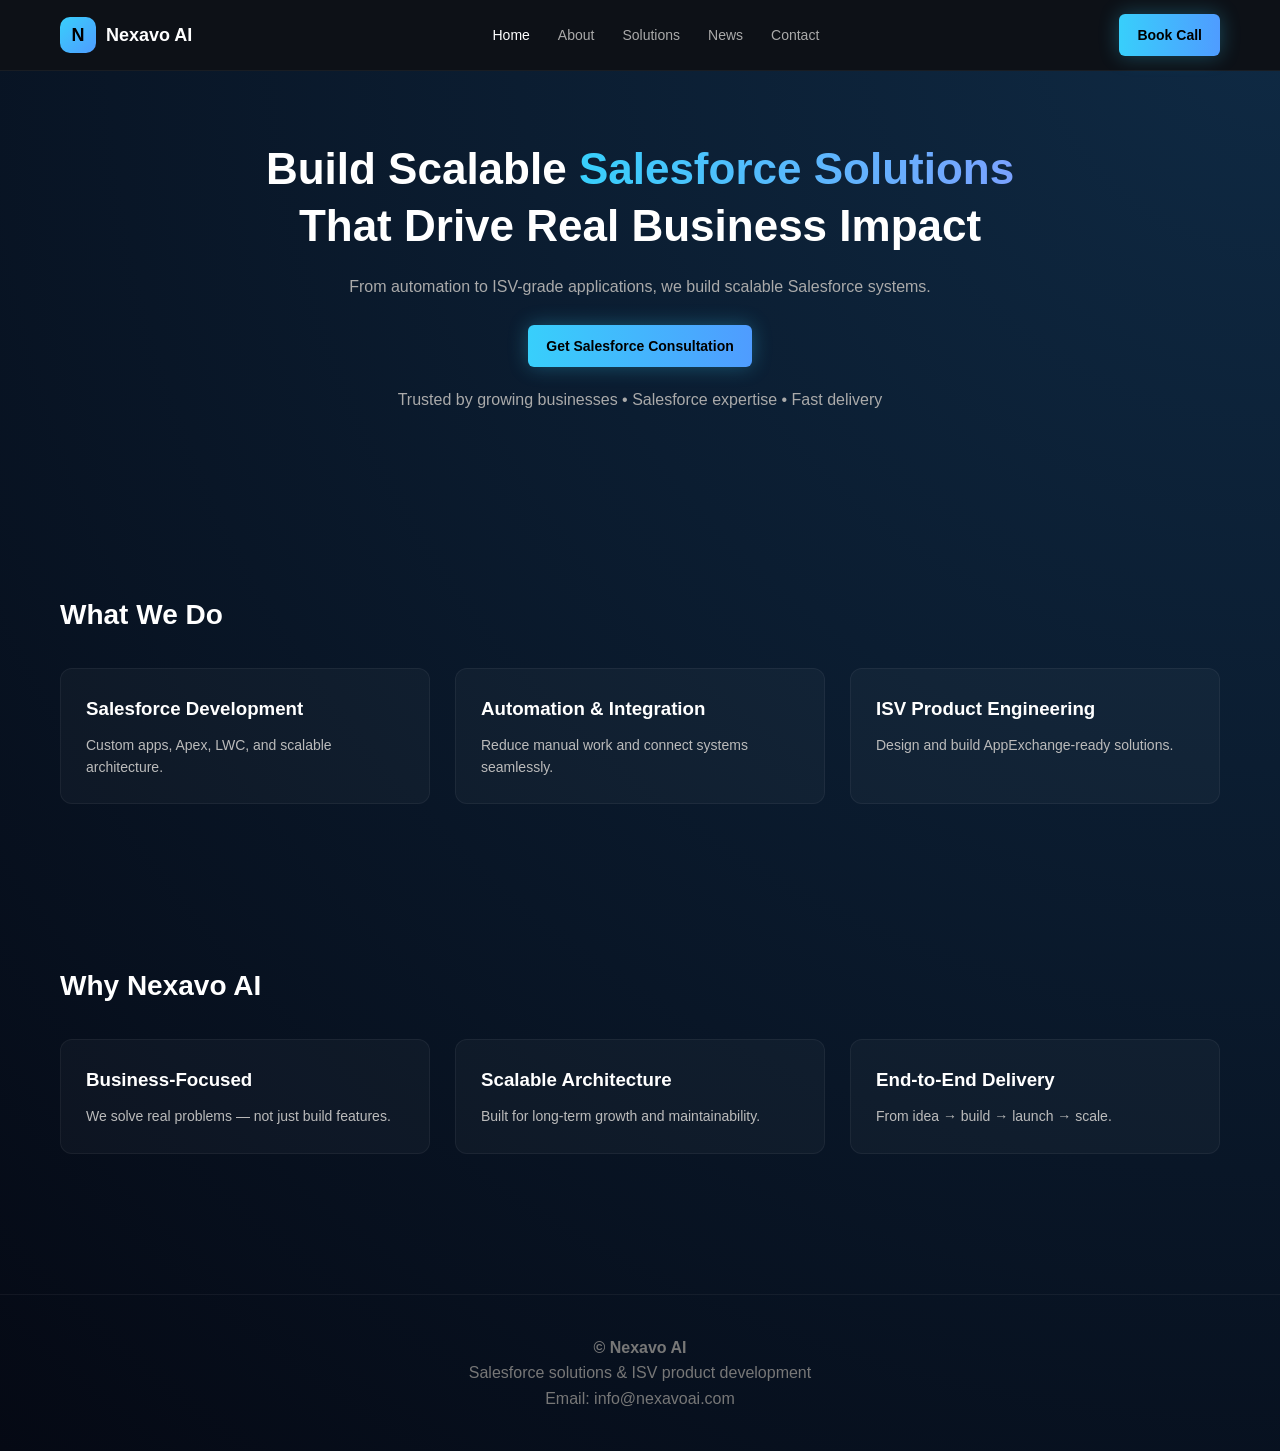
==== commit 83353cd3: "updated fix" ====
--- a/index.html
+++ b/index.html
@@ -1,85 +1,134 @@
 <!DOCTYPE html>
+
 <html lang="en">
+
 <head>
-  <meta charset="UTF-8" />
-  <meta name="viewport" content="width=device-width, initial-scale=1.0" />
-  <meta name="description" content="Salesforce solutions, automation, and AppExchange development by Nexavo AI." />
-  <title>Nexavo AI — Salesforce Solutions</title>
-  <link rel="stylesheet" href="style.css" />
+    <meta charset="UTF-8">
+    <meta name="viewport" content="width=device-width, initial-scale=1.0">
+    <title>Nexavo AI</title>
+    <link rel="stylesheet" href="style.css">
 </head>
 
 <body>
 
-<nav class="nav" id="nav">
-  <div class="container nav-inner">
+<!-- NAVBAR -->
+
+<nav class="nav">
+    <div class="container nav-inner">
 
     <div class="nav-logo">
-      <div class="logo-mark">N</div>
-      Nexavo <span class="text-accent">AI</span>
+        <div class="logo-mark">N</div>
+        Nexavo AI
     </div>
 
     <div class="nav-links">
-      <a href="index.html" class="nav-link active">Home</a>
-      <a href="about.html" class="nav-link">About</a>
-      <a href="products.html" class="nav-link">Solutions</a>
-      <a href="news.html" class="nav-link">News</a>
-      <a href="contact.html" class="nav-link">Contact</a>
+        <a href="index.html" class="active">Home</a>
+        <a href="about.html">About</a>
+        <a href="products.html">Solutions</a>
+        <a href="news.html">News</a>
+        <a href="contact.html">Contact</a>
     </div>
 
     <a href="contact.html" class="btn btn-primary">Book Call</a>
 
-  </div>
+</div>
+
 </nav>
 
+<!-- HERO -->
+
 <section class="hero">
-  <div class="container">
-
-    <h1 class="display-xl">
-      Salesforce Solutions That Actually Move Your Business Forward
+    <div class="container">
+    <h1>
+        Build Scalable <span class="highlight">Salesforce Solutions</span><br>
+        That Drive Real Business Impact
     </h1>
 
-    <p class="text-muted hero-sub">
-      From automation to ISV-grade applications, we help businesses design, build, and scale Salesforce systems that deliver real outcomes.
+    <p>
+        From automation to ISV-grade applications, we build scalable Salesforce systems.
     </p>
 
-    <a href="contact.html" class="btn btn-primary btn-xl">Book Free Strategy Call</a>
+    <a href="contact.html" class="btn btn-primary">
+        Get Salesforce Consultation
+    </a>
 
-  </div>
+    <p class="hero-trust">
+        Trusted by growing businesses • Salesforce expertise • Fast delivery
+    </p>
+
+</div>
+
 </section>
 
+<!-- WHAT WE DO -->
+
 <section class="section">
-  <div class="container text-center">
+    <div class="container">
 
-    <h2 class="display-lg">What We Do</h2>
+    <h2>What We Do</h2>
 
     <div class="grid-3">
 
-      <div class="card">
-        <h3>Salesforce Development</h3>
-        <p class="text-muted">Custom applications, Apex, LWC, and scalable architecture.</p>
-      </div>
+        <div class="card">
+            <h3>Salesforce Development</h3>
+            <p>Custom apps, Apex, LWC, and scalable architecture.</p>
+        </div>
 
-      <div class="card">
-        <h3>Automation & Integrations</h3>
-        <p class="text-muted">Reduce manual work and connect systems seamlessly.</p>
-      </div>
+        <div class="card">
+            <h3>Automation & Integration</h3>
+            <p>Reduce manual work and connect systems seamlessly.</p>
+        </div>
 
-      <div class="card">
-        <h3>ISV Development</h3>
-        <p class="text-muted">Build AppExchange-ready products with proper architecture.</p>
-      </div>
+        <div class="card">
+            <h3>ISV Product Engineering</h3>
+            <p>Design and build AppExchange-ready solutions.</p>
+        </div>
 
     </div>
 
-  </div>
+</div>
+
 </section>
 
+<!-- WHY NEXAVO -->
+
+<section class="section">
+    <div class="container">
+
+    <h2>Why Nexavo AI</h2>
+
+    <div class="grid-3">
+
+        <div class="card">
+            <h3>Business-Focused</h3>
+            <p>We solve real problems — not just build features.</p>
+        </div>
+
+        <div class="card">
+            <h3>Scalable Architecture</h3>
+            <p>Built for long-term growth and maintainability.</p>
+        </div>
+
+        <div class="card">
+            <h3>End-to-End Delivery</h3>
+            <p>From idea → build → launch → scale.</p>
+        </div>
+
+    </div>
+
+</div>
+
+</section>
+
+<!-- FOOTER -->
+
 <footer class="footer">
-  <div class="container">
-    <p>© 2026 Nexavo AI</p>
-  </div>
+    <div class="container">
+        <p><strong>© Nexavo AI</strong></p>
+        <p>Salesforce solutions & ISV product development</p>
+        <p>Email: info@nexavoai.com</p>
+    </div>
 </footer>
 
-<script src="main.js"></script>
 </body>
-</html>+</html>
--- a/style.css
+++ b/style.css
@@ -1,63 +1,230 @@
+/* ================= RESET ================= */
+* {
+  margin: 0;
+  padding: 0;
+  box-sizing: border-box;
+}
+
+/* ================= BODY ================= */
 body {
-  margin:0;
-  font-family: Arial;
-  background:#0b0f1a;
-  color:white;
-}
-
+  font-family: 'Segoe UI', sans-serif;
+  background: radial-gradient(circle at top right, #0f2a44, #050914);
+  color: white;
+  line-height: 1.6;
+  overflow-x: hidden;
+}
+
+/* ================= CONTAINER ================= */
 .container {
-  max-width:1100px;
-  margin:auto;
-  padding:20px;
-}
-
+  max-width: 1200px;
+  margin: auto;
+  padding: 0 20px;
+}
+
+/* ================= NAVBAR ================= */
 .nav {
-  background:#111;
-  position:fixed;
-  width:100%;
-  top:0;
+  position: fixed;
+  top: 0;
+  width: 100%;
+  background: #0d1117;
+  border-bottom: 1px solid rgba(255,255,255,0.05);
+  z-index: 1000;
 }
 
 .nav-inner {
-  display:flex;
-  justify-content:space-between;
-  align-items:center;
+  display: flex;
+  justify-content: space-between;
+  align-items: center;
+  height: 70px;
+}
+
+/* LOGO */
+.nav-logo {
+  display: flex;
+  align-items: center;
+  font-weight: 600;
+  font-size: 18px;
+}
+
+.logo-mark {
+  width: 36px;
+  height: 36px;
+  background: linear-gradient(135deg, #38CFFB, #4f9cff);
+  color: #000;
+  display: flex;
+  align-items: center;
+  justify-content: center;
+  border-radius: 10px;
+  margin-right: 10px;
+  font-weight: bold;
+}
+
+/* NAV LINKS */
+.nav-links {
+  display: flex;
+  gap: 28px;
+  align-items: center;
 }
 
 .nav-links a {
-  margin:0 10px;
-  color:#ccc;
-  text-decoration:none;
-}
-
-.nav-links a:hover {
-  color:white;
-}
-
+  color: #aaa;
+  text-decoration: none;
+  font-size: 14px;
+  transition: 0.2s;
+}
+
+.nav-links a:hover,
+.nav-links .active {
+  color: #fff;
+}
+
+/* BUTTON */
+.btn {
+  padding: 10px 18px;
+  border-radius: 6px;
+  text-decoration: none;
+  font-size: 14px;
+  transition: 0.3s;
+  display: inline-block;
+}
+
+.btn-primary {
+  background: linear-gradient(90deg,#38CFFB,#4f9cff);
+  color: #000;
+  font-weight: 600;
+  box-shadow: 0 0 20px rgba(56,207,251,0.3);
+}
+
+.btn-primary:hover {
+  transform: translateY(-2px);
+}
+
+/* ================= HERO ================= */
 .hero {
-  padding-top:120px;
-  text-align:center;
-}
-
+  padding-top: 140px;
+  padding-bottom: 100px;
+  text-align: center;
+}
+
+.hero h1 {
+  font-size: 44px;
+  max-width: 800px;
+  margin: 0 auto;
+  line-height: 1.3;
+}
+
+.hero p {
+  color: #aaa;
+  margin-top: 20px;
+  font-size: 16px;
+  max-width: 600px;
+  margin-left: auto;
+  margin-right: auto;
+}
+
+.hero .btn {
+  margin-top: 25px;
+}
+
+/* TRUST TEXT */
+.hero-trust {
+  margin-top: 15px;
+  font-size: 14px;
+  color: #9ca3af;
+}
+
+/* TEXT GRADIENT */
+.highlight {
+  background: linear-gradient(90deg, #38CFFB, #7aa2ff);
+  -webkit-background-clip: text;
+  -webkit-text-fill-color: transparent;
+}
+
+/* ================= SECTION ================= */
+.section {
+  padding: 80px 0;
+}
+
+/* HEADINGS */
+h2 {
+  font-size: 28px;
+  margin-bottom: 30px;
+}
+
+/* ================= GRID ================= */
 .grid-3 {
-  display:grid;
-  grid-template-columns:1fr 1fr 1fr;
-  gap:20px;
-}
-
+  display: grid;
+  grid-template-columns: repeat(3,1fr);
+  gap: 25px;
+  margin-top: 20px;
+}
+
+/* ================= CARD ================= */
 .card {
-  background:#1a1f2b;
-  padding:20px;
-  border-radius:8px;
-}
-
-.btn {
-  padding:10px 20px;
-  background:#38CFFB;
-  color:black;
-  border:none;
-}
-
-.section {
-  padding:60px 0;
+  background: rgba(255,255,255,0.03);
+  padding: 25px;
+  border-radius: 12px;
+  border: 1px solid rgba(255,255,255,0.05);
+  transition: 0.3s;
+}
+
+.card h3 {
+  margin-bottom: 10px;
+}
+
+.card p {
+  color: #bbb;
+  font-size: 14px;
+}
+
+.card:hover {
+  transform: translateY(-6px);
+  box-shadow: 0 10px 30px rgba(0,0,0,0.5);
+}
+
+/* ================= CONTACT FORM ================= */
+form input,
+form textarea,
+form select {
+  width: 100%;
+  padding: 10px;
+  margin-top: 10px;
+  margin-bottom: 15px;
+  border-radius: 6px;
+  border: none;
+  background: #0f1626;
+  color: white;
+}
+
+form textarea {
+  min-height: 100px;
+}
+
+/* ================= FOOTER ================= */
+.footer {
+  padding: 40px 0;
+  text-align: center;
+  color: #777;
+  border-top: 1px solid rgba(255,255,255,0.05);
+  margin-top: 60px;
+}
+
+/* ================= RESPONSIVE ================= */
+@media(max-width: 768px){
+
+  .grid-3 {
+    grid-template-columns: 1fr;
+  }
+
+  .nav-links {
+    display: none;
+  }
+
+  .hero h1 {
+    font-size: 30px;
+  }
+
+  .hero {
+    padding-top: 120px;
+  }
 }
